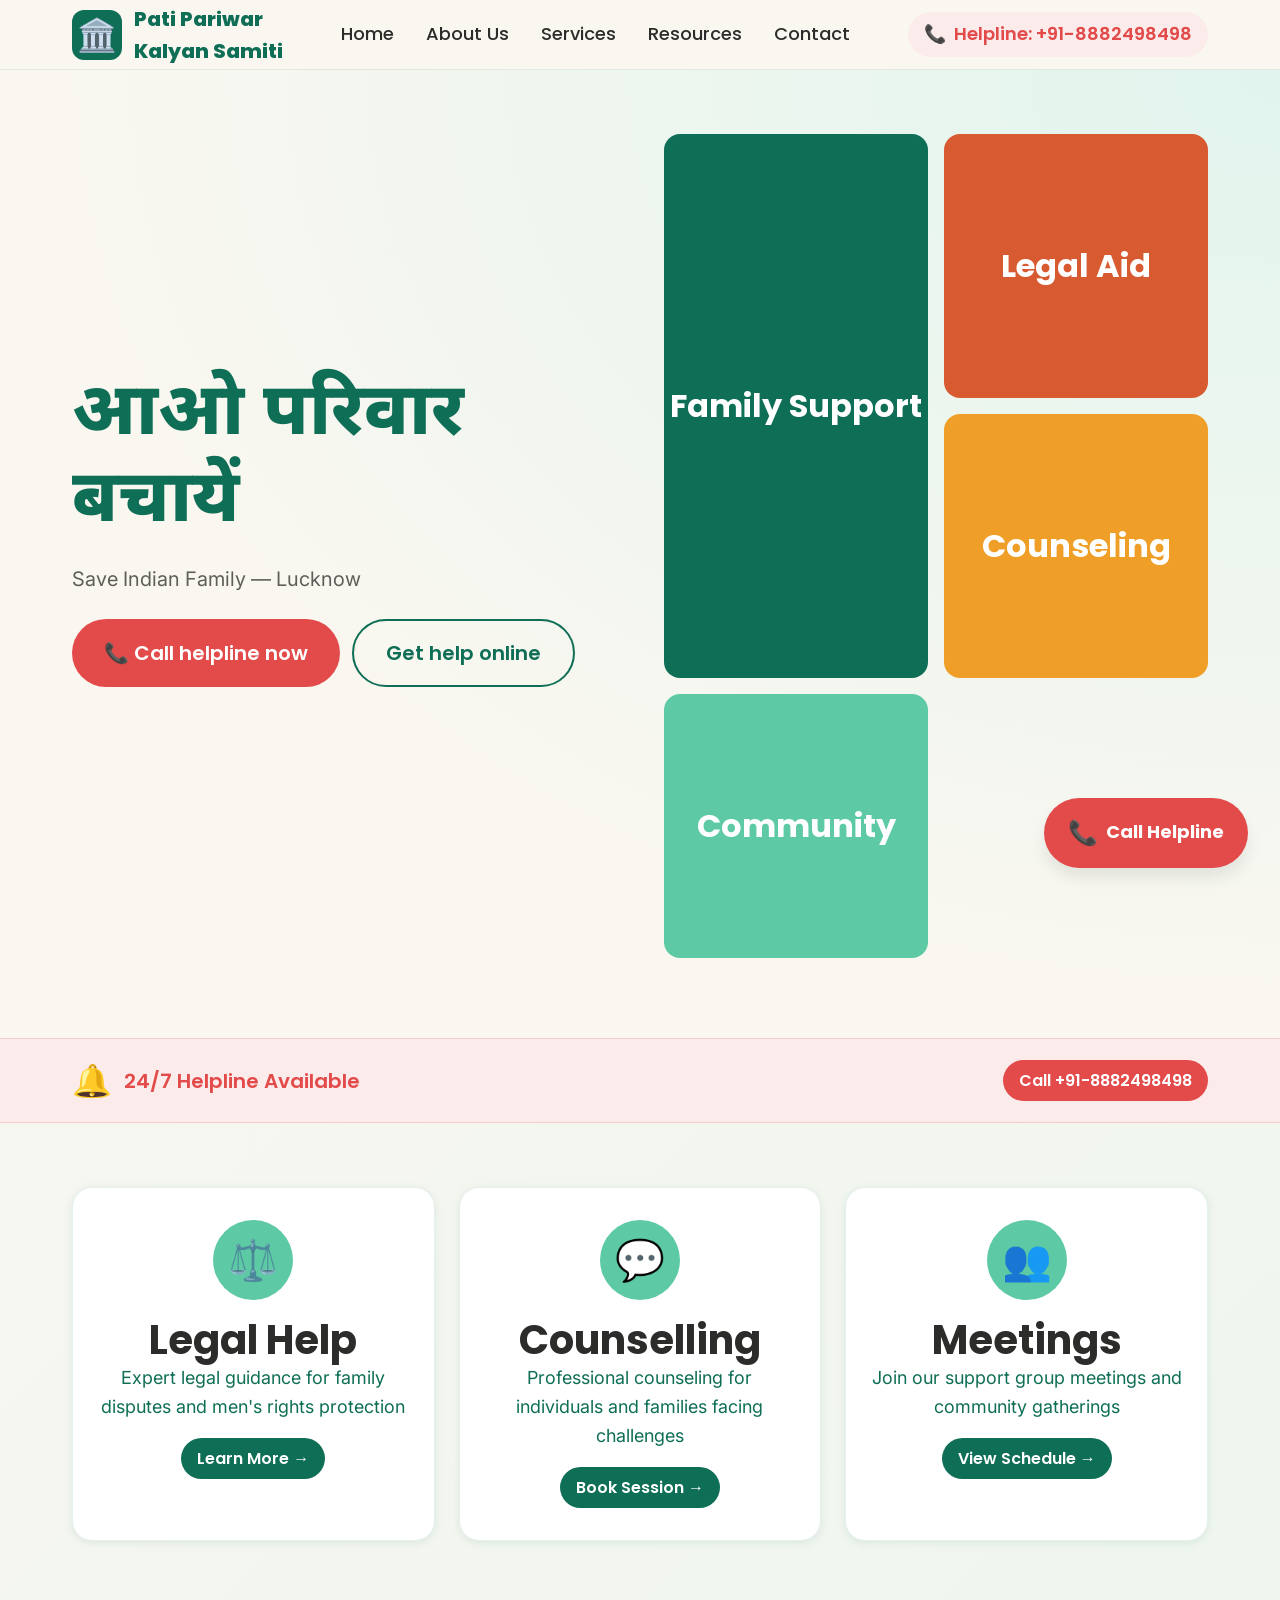
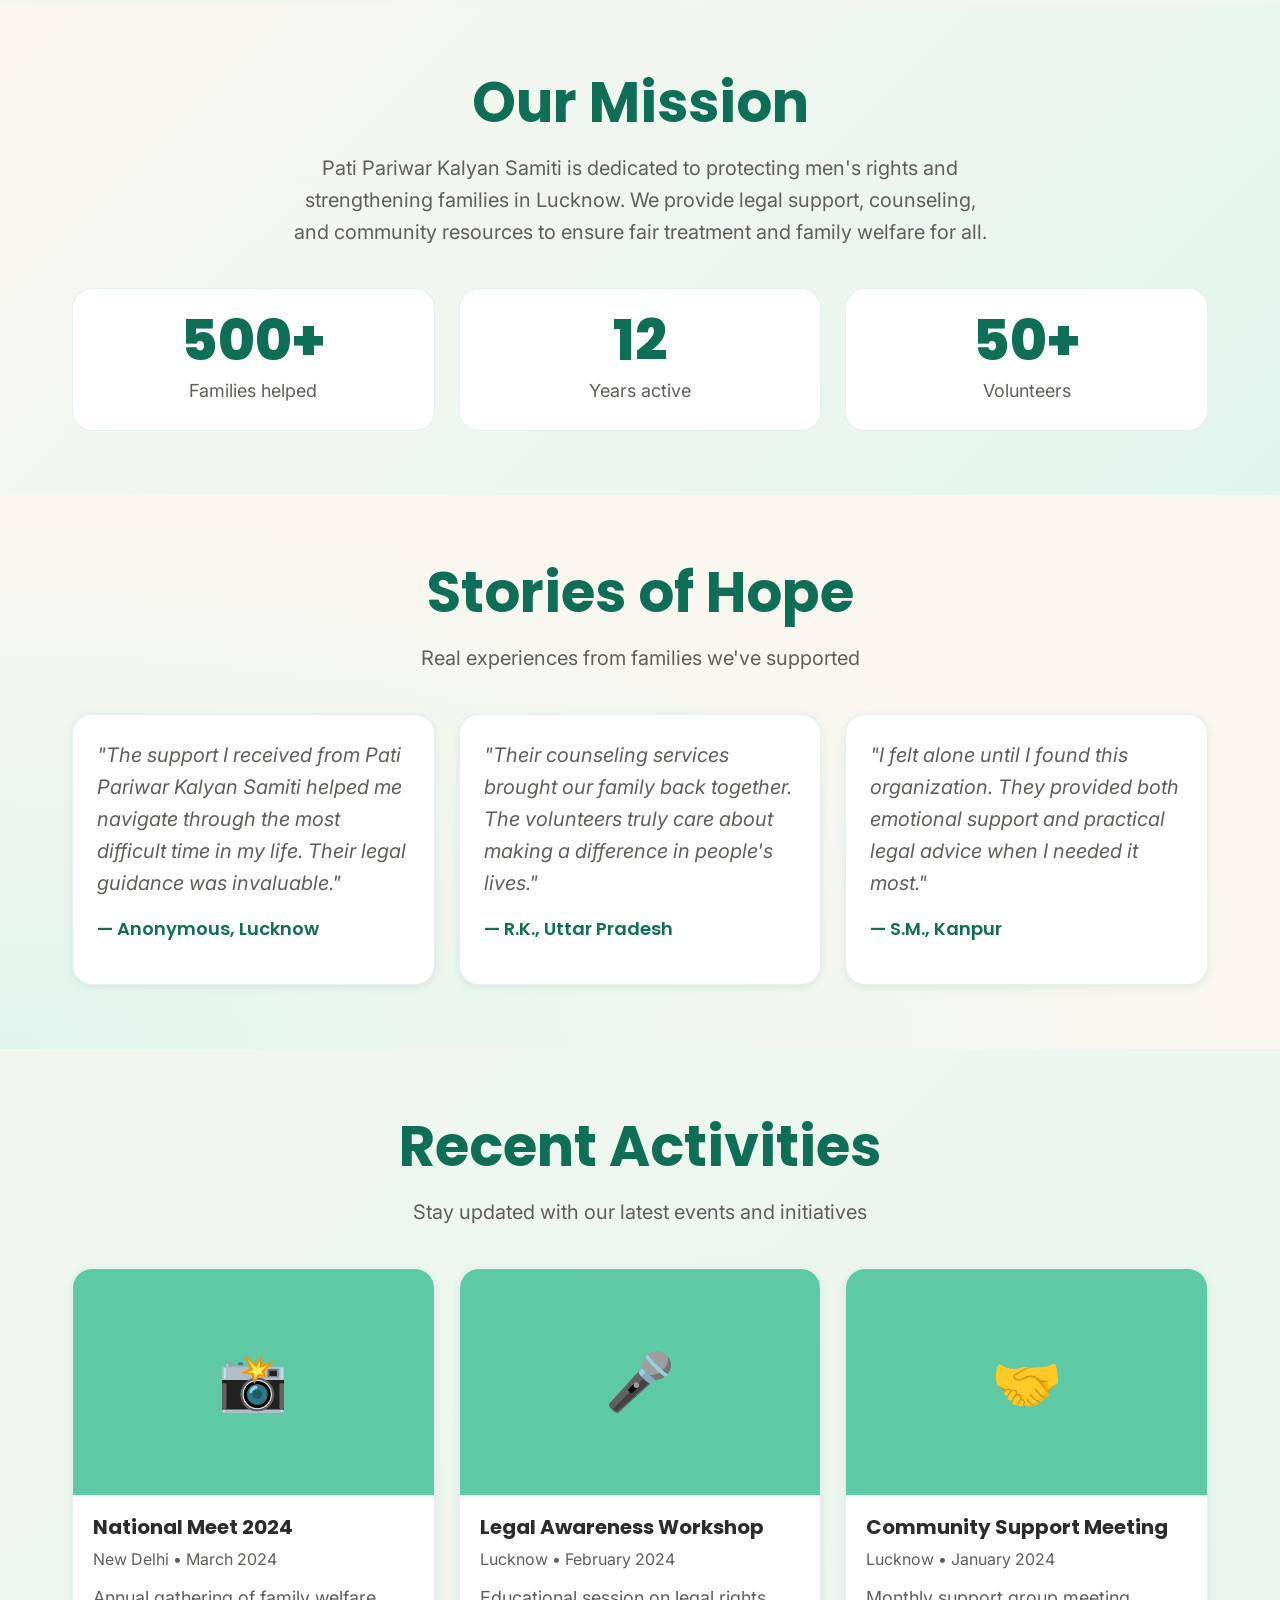
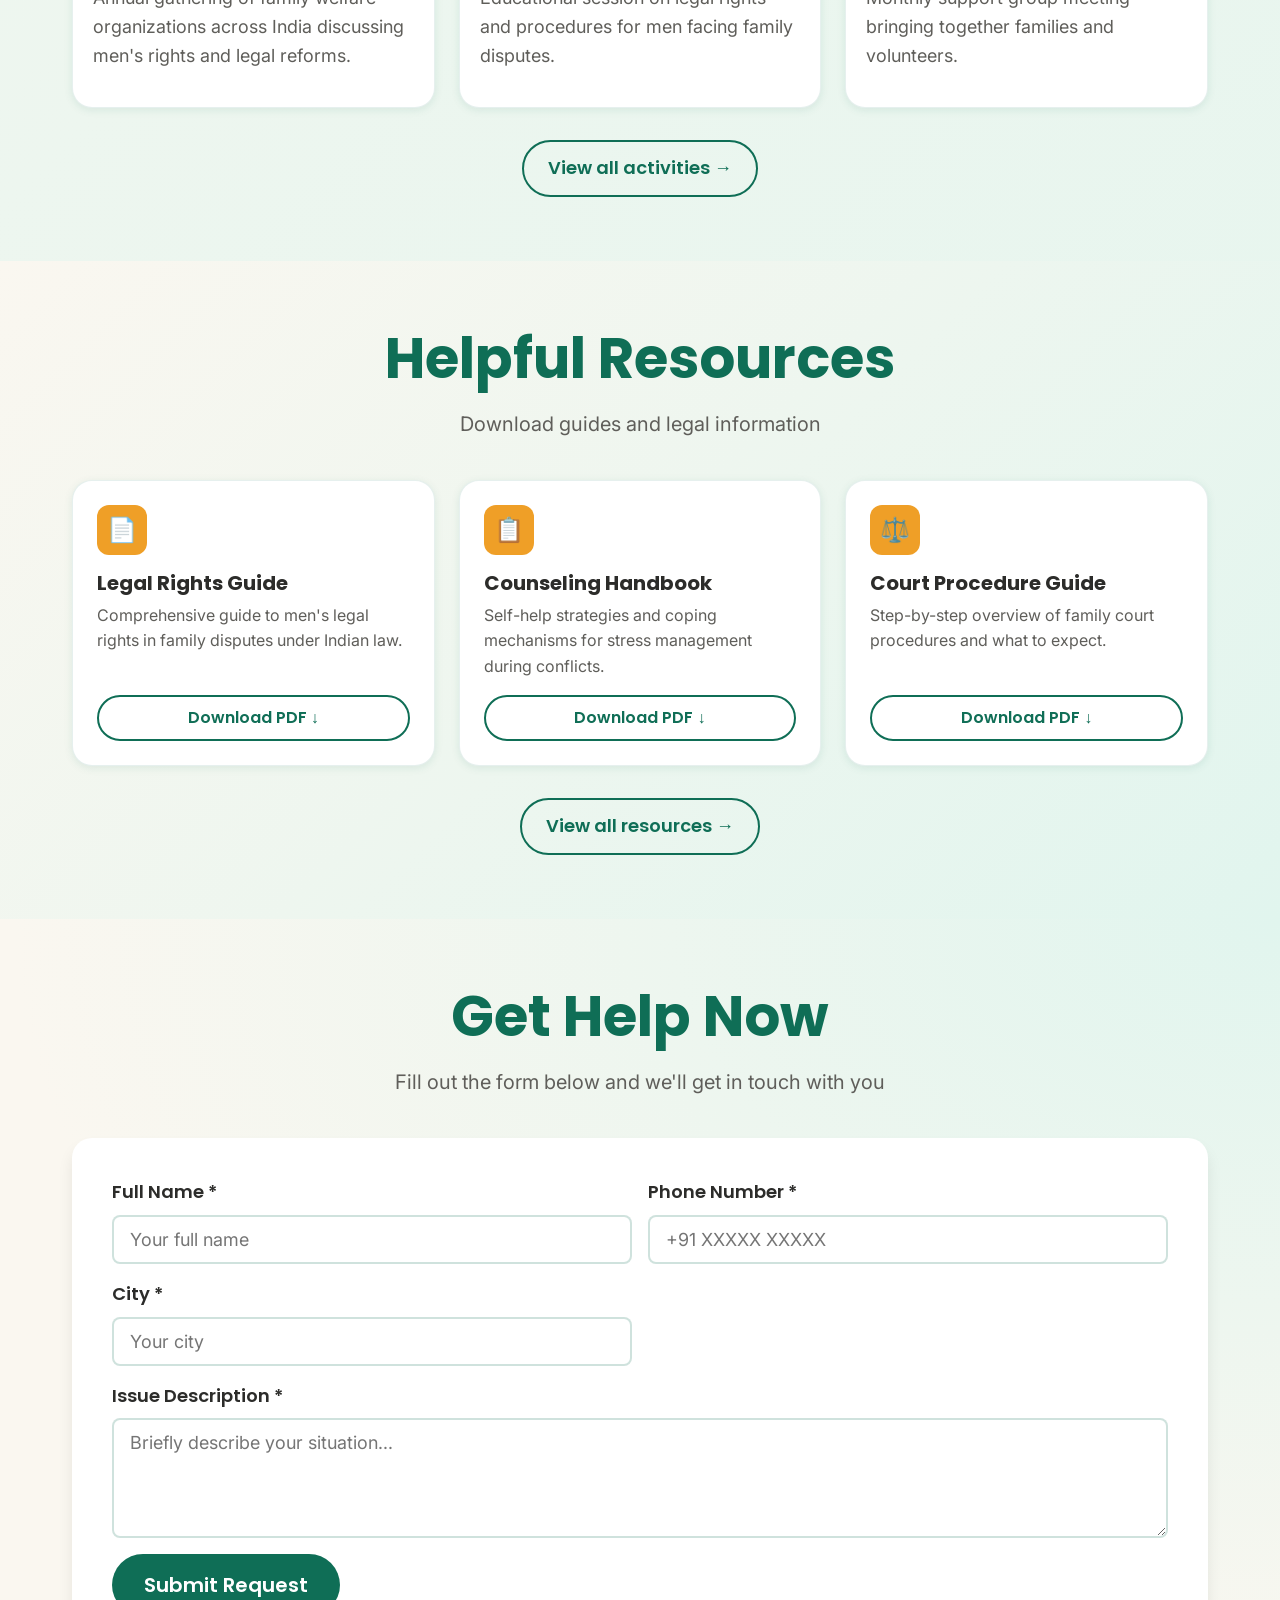
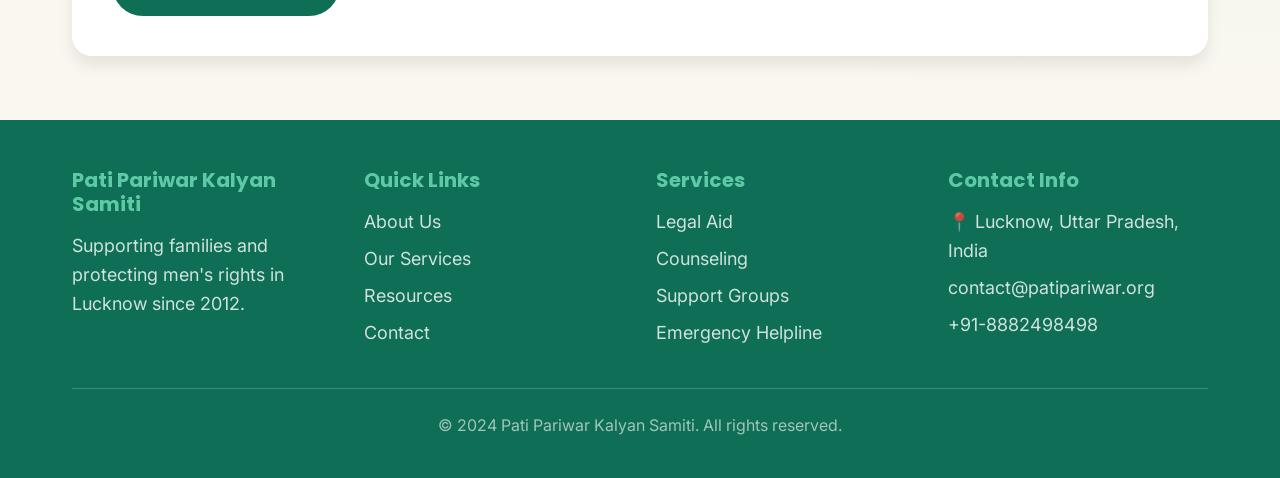
==== pati-pariwar-kalyan-samiti/index.html @ 97df4955 "### Build Pati Pariwar Kalyan Samiti Homepage with Design System Integration **Title:** Complete hom" ====
<!DOCTYPE html>
<html lang="en">
<head>
  <meta charset="UTF-8">
  <meta name="viewport" content="width=device-width, initial-scale=1.0">
  <meta name="description" content="Pati Pariwar Kalyan Samiti - Men's Rights and Family Welfare Support Organization in Lucknow, India. Helpline: 8882498498">
  <title>Pati Pariwar Kalyan Samiti | Save Indian Family — Lucknow</title>
  <link rel="preconnect" href="https://fonts.googleapis.com">
  <link rel="preconnect" href="https://fonts.gstatic.com" crossorigin>
  <link href="https://fonts.googleapis.com/css2?family=Inter:wght@400;500;600&family=Noto+Sans+Devanagari:wght@400;500;600;700&family=Poppins:wght@400;500;600;700;800&family=Sora:wght@400;500;600;700;800&family=Work+Sans:wght@400;500;600&display=swap" rel="stylesheet">
  <link rel="stylesheet" href="css/style.css">
  <style>
    .hero{padding:var(--space-12) 0;position:relative;overflow:hidden}
    @media(min-width:768px){.hero{padding:var(--space-16) 0 var(--space-20)}}
    .hero-grid{display:grid;grid-template-columns:1fr;gap:var(--space-8);align-items:center}
    @media(min-width:1024px){.hero-grid{grid-template-columns:1fr 1fr;gap:var(--space-12)}}
    .hero-content{order:1}
    .hero-tagline{font-family:var(--font-devanagari),var(--font-heading);font-size:var(--text-hero);font-weight:var(--weight-extrabold);color:var(--color-primary);line-height:var(--leading-tight);margin-bottom:var(--space-4)}
    .hero-subheading{font-size:var(--text-lg);color:var(--color-text-secondary);margin-bottom:var(--space-6)}
    .hero-buttons{display:flex;flex-direction:column;gap:var(--space-3);margin-bottom:var(--space-8)}
    @media(min-width:480px){.hero-buttons{flex-direction:row;flex-wrap:wrap}}
    .hero-image-grid{order:2;display:grid;grid-template-columns:repeat(2,1fr);gap:var(--space-3);width:100%}
    @media(min-width:768px){.hero-image-grid{gap:var(--space-4)}}
    .hero-image-block{aspect-ratio:1/1;border-radius:var(--radius-lg);display:flex;align-items:center;justify-content:center;font-family:var(--font-heading);font-weight:var(--weight-bold);color:white;font-size:var(--text-2xl);overflow:hidden;position:relative}
    .hero-image-block.placeholder{background:var(--color-primary)}
    .hero-image-block.placeholder-secondary{background:var(--color-secondary)}
    .hero-image-block.placeholder-accent{background:var(--color-accent)}
    .hero-image-block.placeholder-light{background:var(--color-primary-light)}
    .hero-image-block:nth-child(1){grid-row:span 2;aspect-ratio:auto}
    .helpline-bar{background:var(--color-urgent-bg);border-top:1px solid rgba(226,75,74,0.2);border-bottom:1px solid rgba(226,75,74,0.2);padding:var(--space-4) 0}
    .helpline-bar-inner{display:flex;flex-direction:column;align-items:center;gap:var(--space-3);text-align:center}
    @media(min-width:768px){.helpline-bar-inner{flex-direction:row;justify-content:space-between;text-align:left}}
    .helpline-bar-text{display:flex;align-items:center;gap:var(--space-3);font-family:var(--font-heading);font-weight:var(--weight-semibold);color:var(--color-urgent);font-size:var(--text-lg)}
    .helpline-bar-icon{font-size:var(--text-2xl);animation:ring 1s ease infinite}
    @keyframes ring{0%,100%{transform:rotate(0deg)}25%{transform:rotate(15deg)}75%{transform:rotate(-15deg)}}
    .quick-links-grid{display:grid;grid-template-columns:1fr;gap:var(--space-6)}
    @media(min-width:768px){.quick-links-grid{grid-template-columns:repeat(3,1fr)}}
    .quick-link-card{text-align:center;padding:var(--space-8) var(--space-6)}
    .quick-link-icon{width:80px;height:80px;margin:0 auto var(--space-4);background:var(--color-primary-light);border-radius:50%;display:flex;align-items:center;justify-content:center;font-size:var(--text-3xl)}
    .stats-grid{display:grid;grid-template-columns:1fr;gap:var(--space-6);margin-top:var(--space-8)}
    @media(min-width:768px){.stats-grid{grid-template-columns:repeat(3,1fr)}}
    .stat-card{text-align:center;padding:var(--space-6);background:white;border-radius:var(--radius-xl);border:1px solid rgba(15,110,86,0.1)}
    .stat-number{font-family:var(--font-heading);font-size:var(--text-4xl);font-weight:var(--weight-extrabold);color:var(--color-primary);line-height:1;margin-bottom:var(--space-2)}
    .stat-label{color:var(--color-text-secondary);font-size:var(--text-base)}
    .testimonials-grid{display:grid;grid-template-columns:1fr;gap:var(--space-6)}
    @media(min-width:768px){.testimonials-grid{grid-template-columns:repeat(3,1fr)}}
    .testimonial-quote{font-size:var(--text-lg);font-style:italic;color:var(--color-text-secondary);line-height:var(--leading-relaxed)}
    .testimonial-author{margin-top:var(--space-4);font-family:var(--font-heading);font-weight:var(--weight-semibold);color:var(--color-primary)}
    .activities-grid{display:grid;grid-template-columns:1fr;gap:var(--space-6)}
    @media(min-width:768px){.activities-grid{grid-template-columns:repeat(3,1fr)}}
    .activity-card{padding:0;overflow:hidden}
    .activity-image{width:100%;aspect-ratio:16/10;background:var(--color-primary-light);display:flex;align-items:center;justify-content:center;font-size:var(--text-4xl);color:white}
    .activity-content{padding:var(--space-5)}
    .activity-title{font-size:var(--text-lg);margin-bottom:var(--space-2)}
    .activity-meta{font-size:var(--text-sm);color:var(--color-text-secondary);margin-bottom:var(--space-3)}
    .resources-grid{display:grid;grid-template-columns:1fr;gap:var(--space-6)}
    @media(min-width:768px){.resources-grid{grid-template-columns:repeat(3,1fr)}}
    .resource-card{display:flex;flex-direction:column}
    .resource-icon{width:50px;height:50px;background:var(--color-accent);border-radius:var(--radius-md);display:flex;align-items:center;justify-content:center;font-size:var(--text-xl);margin-bottom:var(--space-4)}
    .resource-title{font-size:var(--text-lg);margin-bottom:var(--space-2)}
    .resource-desc{color:var(--color-text-secondary);font-size:var(--text-sm);margin-bottom:var(--space-4);flex-grow:1}
    .contact-form-section{background:white;border-radius:var(--radius-xl);padding:var(--space-8);box-shadow:var(--shadow-lg)}
    @media(min-width:768px){.contact-form-section{padding:var(--space-10)}}
    .form-grid{display:grid;grid-template-columns:1fr;gap:var(--space-4)}
    @media(min-width:768px){.form-grid{grid-template-columns:repeat(2,1fr)}}
    .form-group{display:flex;flex-direction:column}
    .form-group.full-width{grid-column:1/-1}
    .form-label{font-family:var(--font-heading);font-weight:var(--weight-semibold);margin-bottom:var(--space-2);color:var(--color-text-primary)}
    .form-input,.form-textarea{padding:var(--space-3) var(--space-4);border:2px solid rgba(15,110,86,0.2);border-radius:var(--radius-sm);font-family:var(--font-body);font-size:var(--text-base);transition:border-color var(--transition-fast);background:white}
    .form-input:focus,.form-textarea:focus{outline:none;border-color:var(--color-primary)}
    .form-input.error,.form-textarea.error{border-color:var(--color-urgent)}
    .form-error{font-size:var(--text-sm);color:var(--color-urgent);margin-top:var(--space-1);display:none}
    .form-input.error+.form-error,.form-textarea.error+.form-error{display:block}
    .form-textarea{min-height:120px;resize:vertical}
    .form-submit{margin-top:var(--space-4);width:100%;justify-content:center}
    @media(min-width:768px){.form-submit{width:auto;align-self:start}}
    .section-header{text-align:center;max-width:700px;margin:0 auto var(--space-10)}
    .section-title{color:var(--color-primary);margin-bottom:var(--space-4)}
    .section-subtitle{font-size:var(--text-lg);color:var(--color-text-secondary)}
    .view-all-link{display:inline-flex;align-items:center;gap:var(--space-2);font-family:var(--font-heading);font-weight:var(--weight-semibold);color:var(--color-primary);margin-top:var(--space-8);padding:var(--space-3) var(--space-6);border:2px solid var(--color-primary);border-radius:var(--radius-pill);transition:all var(--transition-normal)}
    .view-all-link:hover{background:var(--color-primary);color:white}
  </style>
</head>
<body class="gradient-diagonal">
  <header class="header">
    <div class="container">
      <div class="header-inner">
        <a href="#" class="logo"><div class="logo-icon">🏛️</div><span>Pati Pariwar<br>Kalyan Samiti</span></a>
        <nav class="nav">
          <a href="#" class="nav-link">Home</a>
          <a href="#" class="nav-link">About Us</a>
          <a href="#" class="nav-link">Services</a>
          <a href="#" class="nav-link">Resources</a>
          <a href="#get-help" class="nav-link">Contact</a>
        </nav>
        <div class="header-actions">
          <a href="tel:+918882498498" class="helpline-desktop"><span>📞</span><span>Helpline: +91-8882498498</span></a>
          <button class="hamburger" aria-label="Toggle menu"><span></span><span></span><span></span></button>
        </div>
      </div>
    </div>
  </header>
  <nav class="mobile-nav">
    <ul>
      <li><a href="#" class="mobile-nav-link">Home</a></li>
      <li><a href="#" class="mobile-nav-link">About Us</a></li>
      <li><a href="#" class="mobile-nav-link">Services</a></li>
      <li><a href="#" class="mobile-nav-link">Resources</a></li>
      <li><a href="#get-help" class="mobile-nav-link">Contact</a></li>
      <li style="margin-top:var(--space-6);"><a href="tel:+918882498498" class="btn btn-urgent" style="width:100%;justify-content:center;">📞 Call Helpline</a></li>
    </ul>
  </nav>
  <a href="tel:+918882498498" class="floating-helpline"><span class="floating-helpline-icon">📞</span><span>Call Helpline</span></a>

  <main>
    <section class="hero gradient-radial">
      <div class="container">
        <div class="hero-grid">
          <div class="hero-content">
            <h1 class="hero-tagline hindi">आओ परिवार बचायें</h1>
            <p class="hero-subheading">Save Indian Family — Lucknow</p>
            <div class="hero-buttons">
              <a href="tel:+918882498498" class="btn btn-urgent btn-lg">📞 Call helpline now</a>
              <a href="#get-help" class="btn btn-outline btn-lg">Get help online</a>
            </div>
          </div>
          <div class="hero-image-grid">
            <div class="hero-image-block placeholder"><span>Family Support</span></div>
            <div class="hero-image-block placeholder-secondary"><span>Legal Aid</span></div>
            <div class="hero-image-block placeholder-accent"><span>Counseling</span></div>
            <div class="hero-image-block placeholder-light"><span>Community</span></div>
          </div>
        </div>
      </div>
    </section>

    <div class="helpline-bar">
      <div class="container">
        <div class="helpline-bar-inner">
          <div class="helpline-bar-text"><span class="helpline-bar-icon">🔔</span><span>24/7 Helpline Available</span></div>
          <a href="tel:+918882498498" class="btn btn-urgent btn-sm">Call +91-8882498498</a>
        </div>
      </div>
    </div>

    <section class="section">
      <div class="container">
        <div class="quick-links-grid">
          <a href="#" class="card quick-link-card">
            <div class="quick-link-icon">⚖️</div>
            <h3>Legal Help</h3>
            <p>Expert legal guidance for family disputes and men's rights protection</p>
            <span class="btn btn-primary btn-sm">Learn More →</span>
          </a>
          <a href="#" class="card quick-link-card">
            <div class="quick-link-icon">💬</div>
            <h3>Counselling</h3>
            <p>Professional counseling for individuals and families facing challenges</p>
            <span class="btn btn-primary btn-sm">Book Session →</span>
          </a>
          <a href="#" class="card quick-link-card">
            <div class="quick-link-icon">👥</div>
            <h3>Meetings</h3>
            <p>Join our support group meetings and community gatherings</p>
            <span class="btn btn-primary btn-sm">View Schedule →</span>
          </a>
        </div>
      </div>
    </section>

    <section class="section gradient-diagonal">
      <div class="container">
        <div class="section-header">
          <h2 class="section-title">Our Mission</h2>
          <p class="section-subtitle">Pati Pariwar Kalyan Samiti is dedicated to protecting men's rights and strengthening families in Lucknow. We provide legal support, counseling, and community resources to ensure fair treatment and family welfare for all.</p>
        </div>
        <!-- Stats Cards - PLACEHOLDER DATA (client to supply real numbers) -->
        <div class="stats-grid">
          <div class="stat-card"><!-- TODO: Replace with actual statistics from client --><div class="stat-number">500+</div><div class="stat-label">Families helped</div></div>
          <div class="stat-card"><!-- TODO: Replace with actual statistics from client --><div class="stat-number">12</div><div class="stat-label">Years active</div></div>
          <div class="stat-card"><!-- TODO: Replace with actual statistics from client --><div class="stat-number">50+</div><div class="stat-label">Volunteers</div></div>
        </div>
      </div>
    </section>

    <section class="section gradient-radial-alt">
      <div class="container">
        <div class="section-header">
          <h2 class="section-title">Stories of Hope</h2>
          <p class="section-subtitle">Real experiences from families we've supported</p>
        </div>
        <div class="testimonials-grid">
          <!-- Testimonial cards - PLACEHOLDER CONTENT (client to supply real testimonials) -->
          <div class="card testimonial-card"><p class="testimonial-quote">"The support I received from Pati Pariwar Kalyan Samiti helped me navigate through the most difficult time in my life. Their legal guidance was invaluable."</p><p class="testimonial-author">— Anonymous, Lucknow</p></div>
          <div class="card testimonial-card"><p class="testimonial-quote">"Their counseling services brought our family back together. The volunteers truly care about making a difference in people's lives."</p><p class="testimonial-author">— R.K., Uttar Pradesh</p></div>
          <div class="card testimonial-card"><p class="testimonial-quote">"I felt alone until I found this organization. They provided both emotional support and practical legal advice when I needed it most."</p><p class="testimonial-author">— S.M., Kanpur</p></div>
        </div>
      </div>
    </section>

    <section class="section">
      <div class="container">
        <div class="section-header">
          <h2 class="section-title">Recent Activities</h2>
          <p class="section-subtitle">Stay updated with our latest events and initiatives</p>
        </div>
        <div class="activities-grid">
          <div class="card activity-card">
            <div class="activity-image">📸</div>
            <div class="activity-content">
              <h3 class="activity-title">National Meet 2024</h3>
              <p class="activity-meta">New Delhi • March 2024</p>
              <p class="text-secondary">Annual gathering of family welfare organizations across India discussing men's rights and legal reforms.</p>
            </div>
          </div>
          <div class="card activity-card">
            <div class="activity-image">🎤</div>
            <div class="activity-content">
              <h3 class="activity-title">Legal Awareness Workshop</h3>
              <p class="activity-meta">Lucknow • February 2024</p>
              <p class="text-secondary">Educational session on legal rights and procedures for men facing family disputes.</p>
            </div>
          </div>
          <div class="card activity-card">
            <div class="activity-image">🤝</div>
            <div class="activity-content">
              <h3 class="activity-title">Community Support Meeting</h3>
              <p class="activity-meta">Lucknow • January 2024</p>
              <p class="text-secondary">Monthly support group meeting bringing together families and volunteers.</p>
            </div>
          </div>
        </div>
        <div class="text-center"><a href="#" class="view-all-link">View all activities →</a></div>
      </div>
    </section>

    <section class="section gradient-diagonal">
      <div class="container">
        <div class="section-header">
          <h2 class="section-title">Helpful Resources</h2>
          <p class="section-subtitle">Download guides and legal information</p>
        </div>
        <div class="resources-grid">
          <a href="#" class="card resource-card">
            <div class="resource-icon">📄</div>
            <h3 class="resource-title">Legal Rights Guide</h3>
            <p class="resource-desc">Comprehensive guide to men's legal rights in family disputes under Indian law.</p>
            <span class="btn btn-outline btn-sm">Download PDF ↓</span>
          </a>
          <a href="#" class="card resource-card">
            <div class="resource-icon">📋</div>
            <h3 class="resource-title">Counseling Handbook</h3>
            <p class="resource-desc">Self-help strategies and coping mechanisms for stress management during conflicts.</p>
            <span class="btn btn-outline btn-sm">Download PDF ↓</span>
          </a>
          <a href="#" class="card resource-card">
            <div class="resource-icon">⚖️</div>
            <h3 class="resource-title">Court Procedure Guide</h3>
            <p class="resource-desc">Step-by-step overview of family court procedures and what to expect.</p>
            <span class="btn btn-outline btn-sm">Download PDF ↓</span>
          </a>
        </div>
        <div class="text-center"><a href="#" class="view-all-link">View all resources →</a></div>
      </div>
    </section>

    <section id="get-help" class="section gradient-radial">
      <div class="container">
        <div class="section-header">
          <h2 class="section-title">Get Help Now</h2>
          <p class="section-subtitle">Fill out the form below and we'll get in touch with you</p>
        </div>
        <div class="contact-form-section">
          <form id="helpForm" novalidate>
            <div class="form-grid">
              <div class="form-group"><label for="name" class="form-label">Full Name *</label><input type="text" id="name" name="name" class="form-input" required placeholder="Your full name"><span class="form-error">Please enter your name</span></div>
              <div class="form-group"><label for="phone" class="form-label">Phone Number *</label><input type="tel" id="phone" name="phone" class="form-input" required placeholder="+91 XXXXX XXXXX" pattern="[0-9+\-\s()]{10,15}"><span class="form-error">Please enter a valid phone number (10+ digits)</span></div>
              <div class="form-group"><label for="city" class="form-label">City *</label><input type="text" id="city" name="city" class="form-input" required placeholder="Your city"><span class="form-error">Please enter your city</span></div>
              <div class="form-group full-width"><label for="issue" class="form-label">Issue Description *</label><textarea id="issue" name="issue" class="form-textarea" required placeholder="Briefly describe your situation..."></textarea><span class="form-error">Please describe your issue</span></div>
            </div>
            <button type="submit" class="btn btn-primary btn-lg form-submit">Submit Request</button>
          </form>
        </div>
      </div>
    </section>
  </main>

  <footer class="footer">
    <div class="container">
      <div class="footer-grid">
        <div class="footer-section"><h4>Pati Pariwar Kalyan Samiti</h4><p>Supporting families and protecting men's rights in Lucknow since 2012.</p></div>
        <div class="footer-section"><h4>Quick Links</h4><p><a href="#">About Us</a></p><p><a href="#">Our Services</a></p><p><a href="#">Resources</a></p><p><a href="#get-help">Contact</a></p></div>
        <div class="footer-section"><h4>Services</h4><p><a href="#">Legal Aid</a></p><p><a href="#">Counseling</a></p><p><a href="#">Support Groups</a></p><p><a href="#">Emergency Helpline</a></p></div>
        <div class="footer-section"><h4>Contact Info</h4><p>📍 Lucknow, Uttar Pradesh, India</p><p><a href="mailto:contact@patipariwar.org">contact@patipariwar.org</a></p><p><a href="tel:+918882498498">+91-8882498498</a></p></div>
      </div>
      <div class="footer-bottom"><p>&copy; 2024 Pati Pariwar Kalyan Samiti. All rights reserved.</p></div>
    </div>
  </footer>

  <script src="js/main.js"></script>
  <script>
    document.addEventListener('DOMContentLoaded', function() {
      const form = document.getElementById('helpForm');
      if (form) {
        form.addEventListener('submit', function(e) {
          e.preventDefault();
          let isValid = true;
          const inputs = form.querySelectorAll('.form-input, .form-textarea');
          inputs.forEach(input => {
            const value = input.value.trim();
            input.classList.remove('error');
            if (!value && input.hasAttribute('required')) {
              input.classList.add('error');
              isValid = false;
              return;
            }
            if (input.id === 'phone' && value) {
              const phoneRegex = /^[0-9+\-\s()]{10,15}$/;
              if (!phoneRegex.test(value)) {
                input.classList.add('error');
                isValid = false;
              }
            }
          });
          if (isValid) {
            alert('Thank you for contacting us. We will get in touch with you soon.');
            form.reset();
          } else {
            const firstError = form.querySelector('.error');
            if (firstError) firstError.scrollIntoView({ behavior: 'smooth', block: 'center' });
          }
        });
        form.querySelectorAll('.form-input, .form-textarea').forEach(input => {
          input.addEventListener('input', function() { this.classList.remove('error'); });
        });
      }
    });
  </script>
</body>
</html>
---- pati-pariwar-kalyan-samiti/css/style.css ----
/* ============================================
   PATI PARIWAR KALYAN SAMITI - DESIGN SYSTEM
   Mobile-First Responsive CSS
   ============================================ */

/* --- CSS Custom Properties (Design Tokens) --- */
:root {
  /* Colors */
  --color-primary: #0F6E56;
  --color-primary-light: #5DCAA5;
  --color-secondary: #D85A30;
  --color-accent: #EF9F27;
  
  --color-bg-cream: #FAF7F0;
  --color-bg-mint: #E1F5EE;
  
  --color-text-primary: #2C2C2A;
  --color-text-secondary: #5F5E5A;
  
  --color-urgent: #E24B4A;
  --color-urgent-bg: #FCEBEB;
  
  /* Typography */
  --font-heading: 'Poppins', 'Sora', sans-serif;
  --font-body: 'Inter', 'Work Sans', sans-serif;
  --font-devanagari: 'Noto Sans Devanagari', sans-serif;
  
  /* Font Sizes - Fluid Scale */
  --text-xs: clamp(0.75rem, 0.7rem + 0.25vw, 0.875rem);
  --text-sm: clamp(0.875rem, 0.8rem + 0.375vw, 1rem);
  --text-base: clamp(1rem, 0.95rem + 0.25vw, 1.125rem);
  --text-lg: clamp(1.125rem, 1rem + 0.625vw, 1.25rem);
  --text-xl: clamp(1.25rem, 1.1rem + 0.75vw, 1.5rem);
  --text-2xl: clamp(1.5rem, 1.25rem + 1.25vw, 2rem);
  --text-3xl: clamp(1.75rem, 1.4rem + 1.75vw, 2.5rem);
  --text-4xl: clamp(2rem, 1.5rem + 2.5vw, 3.5rem);
  --text-hero: clamp(2.5rem, 1.75rem + 3.5vw, 5rem);
  
  /* Font Weights */
  --weight-normal: 400;
  --weight-medium: 500;
  --weight-semibold: 600;
  --weight-bold: 700;
  --weight-extrabold: 800;
  
  /* Line Heights */
  --leading-tight: 1.2;
  --leading-normal: 1.5;
  --leading-relaxed: 1.6;
  
  /* Spacing Scale */
  --space-1: 0.25rem;
  --space-2: 0.5rem;
  --space-3: 0.75rem;
  --space-4: 1rem;
  --space-5: 1.25rem;
  --space-6: 1.5rem;
  --space-8: 2rem;
  --space-10: 2.5rem;
  --space-12: 3rem;
  --space-16: 4rem;
  --space-20: 5rem;
  
  /* Border Radius */
  --radius-sm: 8px;
  --radius-md: 12px;
  --radius-lg: 16px;
  --radius-xl: 20px;
  --radius-pill: 9999px;
  
  /* Shadows */
  --shadow-sm: 0 1px 2px rgba(0, 0, 0, 0.05);
  --shadow-md: 0 4px 6px rgba(0, 0, 0, 0.07);
  --shadow-lg: 0 10px 15px rgba(0, 0, 0, 0.08);
  --shadow-soft: 0 2px 8px rgba(15, 110, 86, 0.1);
  
  /* Transitions */
  --transition-fast: 150ms ease;
  --transition-normal: 250ms ease;
  --transition-slow: 350ms ease;
  
  /* Header Height */
  --header-height: 70px;
  --header-height-mobile: 60px;
}

/* --- Reset & Base Styles --- */
*,
*::before,
*::after {
  box-sizing: border-box;
  margin: 0;
  padding: 0;
}

html {
  font-size: 16px;
  scroll-behavior: smooth;
  -webkit-text-size-adjust: 100%;
}

body {
  font-family: var(--font-body);
  font-size: var(--text-base);
  font-weight: var(--weight-normal);
  line-height: var(--leading-relaxed);
  color: var(--color-text-primary);
  background-color: var(--color-bg-cream);
  min-height: 100vh;
  overflow-x: hidden;
}

/* Hindi Text Support */
.hindi,
[lang="hi"] {
  font-family: var(--font-devanagari), var(--font-body);
}

/* Headings */
h1, h2, h3, h4, h5, h6 {
  font-family: var(--font-heading);
  font-weight: var(--weight-bold);
  line-height: var(--leading-tight);
  color: var(--color-text-primary);
}

h1 { font-size: var(--text-hero); }
h2 { font-size: var(--text-4xl); }
h3 { font-size: var(--text-3xl); }
h4 { font-size: var(--text-2xl); }
h5 { font-size: var(--text-xl); }
h6 { font-size: var(--text-lg); }

p {
  margin-bottom: var(--space-4);
}

a {
  color: var(--color-primary);
  text-decoration: none;
  transition: color var(--transition-fast);
}

a:hover {
  color: var(--color-secondary);
}

img {
  max-width: 100%;
  height: auto;
  display: block;
}

ul, ol {
  list-style: none;
}

button {
  font-family: inherit;
  cursor: pointer;
  border: none;
  background: none;
}

/* --- Utility Classes --- */
.container {
  width: 100%;
  max-width: 1200px;
  margin: 0 auto;
  padding: 0 var(--space-4);
}

@media (min-width: 768px) {
  .container {
    padding: 0 var(--space-6);
  }
}

@media (min-width: 1024px) {
  .container {
    padding: 0 var(--space-8);
  }
}

.text-center { text-align: center; }
.text-primary { color: var(--color-primary); }
.text-secondary { color: var(--color-text-secondary); }
.text-urgent { color: var(--color-urgent); }

.bg-cream { background-color: var(--color-bg-cream); }
.bg-mint { background-color: var(--color-bg-mint); }
.bg-urgent { background-color: var(--color-urgent-bg); }

/* Gradient Backgrounds */
.gradient-diagonal {
  background: linear-gradient(135deg, var(--color-bg-cream) 0%, var(--color-bg-mint) 100%);
}

.gradient-radial {
  background: radial-gradient(ellipse at top right, var(--color-bg-mint) 0%, var(--color-bg-cream) 70%);
}

.gradient-radial-alt {
  background: radial-gradient(ellipse at bottom left, var(--color-bg-mint) 0%, var(--color-bg-cream) 70%);
}

/* Section Spacing */
.section {
  padding: var(--space-12) 0;
}

@media (min-width: 768px) {
  .section {
    padding: var(--space-16) 0;
  }
}

/* --- Components --- */

/* BUTTONS */
.btn {
  display: inline-flex;
  align-items: center;
  justify-content: center;
  gap: var(--space-2);
  padding: var(--space-3) var(--space-6);
  font-family: var(--font-heading);
  font-size: var(--text-base);
  font-weight: var(--weight-semibold);
  border-radius: var(--radius-pill);
  transition: all var(--transition-normal);
  white-space: nowrap;
}

.btn-primary {
  background-color: var(--color-primary);
  color: white;
}

.btn-primary:hover {
  background-color: #0a5a46;
  transform: translateY(-2px);
  box-shadow: var(--shadow-md);
}

.btn-secondary {
  background-color: var(--color-secondary);
  color: white;
}

.btn-secondary:hover {
  background-color: #c04a25;
  transform: translateY(-2px);
  box-shadow: var(--shadow-md);
}

.btn-accent {
  background-color: var(--color-accent);
  color: white;
}

.btn-accent:hover {
  background-color: #d98b1a;
  transform: translateY(-2px);
  box-shadow: var(--shadow-md);
}

.btn-outline {
  background-color: transparent;
  border: 2px solid var(--color-primary);
  color: var(--color-primary);
}

.btn-outline:hover {
  background-color: var(--color-primary);
  color: white;
}

.btn-urgent {
  background-color: var(--color-urgent);
  color: white;
  animation: pulse-urgent 2s infinite;
}

.btn-urgent:hover {
  background-color: #c93d3c;
  transform: translateY(-2px);
}

@keyframes pulse-urgent {
  0%, 100% {
    box-shadow: 0 0 0 0 rgba(226, 75, 74, 0.4);
  }
  50% {
    box-shadow: 0 0 0 10px rgba(226, 75, 74, 0);
  }
}

.btn-sm {
  padding: var(--space-2) var(--space-4);
  font-size: var(--text-sm);
}

.btn-lg {
  padding: var(--space-4) var(--space-8);
  font-size: var(--text-lg);
}

/* CARDS */
.card {
  background: white;
  border-radius: var(--radius-xl);
  padding: var(--space-6);
  border: 1px solid rgba(15, 110, 86, 0.1);
  box-shadow: var(--shadow-soft);
  transition: all var(--transition-normal);
}

.card:hover {
  transform: translateY(-4px);
  box-shadow: var(--shadow-lg);
}

.card-header {
  margin-bottom: var(--space-4);
}

.card-title {
  font-size: var(--text-xl);
  font-weight: var(--weight-bold);
  margin-bottom: var(--space-2);
}

.card-body {
  color: var(--color-text-secondary);
  line-height: var(--leading-relaxed);
}

/* HEADER */
.header {
  position: sticky;
  top: 0;
  z-index: 1000;
  background: rgba(250, 247, 240, 0.95);
  backdrop-filter: blur(10px);
  border-bottom: 1px solid rgba(15, 110, 86, 0.1);
  height: var(--header-height-mobile);
  display: flex;
  align-items: center;
}

@media (min-width: 768px) {
  .header {
    height: var(--header-height);
  }
}

.header-inner {
  display: flex;
  align-items: center;
  justify-content: space-between;
  width: 100%;
}

.logo {
  display: flex;
  align-items: center;
  gap: var(--space-3);
  font-family: var(--font-heading);
  font-weight: var(--weight-extrabold);
  font-size: var(--text-lg);
  color: var(--color-primary);
}

.logo-icon {
  width: 40px;
  height: 40px;
  background: var(--color-primary);
  border-radius: var(--radius-md);
  display: flex;
  align-items: center;
  justify-content: center;
  color: white;
  font-size: var(--text-xl);
}

@media (min-width: 768px) {
  .logo-icon {
    width: 50px;
    height: 50px;
    font-size: var(--text-2xl);
  }
}

.nav {
  display: none;
}

@media (min-width: 1024px) {
  .nav {
    display: flex;
    align-items: center;
    gap: var(--space-8);
  }
}

.nav-link {
  font-family: var(--font-heading);
  font-weight: var(--weight-medium);
  color: var(--color-text-primary);
  padding: var(--space-2) 0;
  position: relative;
}

.nav-link::after {
  content: '';
  position: absolute;
  bottom: 0;
  left: 0;
  width: 0;
  height: 2px;
  background: var(--color-secondary);
  transition: width var(--transition-normal);
}

.nav-link:hover::after {
  width: 100%;
}

.header-actions {
  display: flex;
  align-items: center;
  gap: var(--space-3);
}

.helpline-desktop {
  display: none;
  align-items: center;
  gap: var(--space-2);
  font-family: var(--font-heading);
  font-weight: var(--weight-semibold);
  color: var(--color-urgent);
  background: var(--color-urgent-bg);
  padding: var(--space-2) var(--space-4);
  border-radius: var(--radius-pill);
  transition: all var(--transition-fast);
}

.helpline-desktop:hover {
  background: #fce0e0;
}

@media (min-width: 1024px) {
  .helpline-desktop {
    display: flex;
  }
}

/* HAMBURGER MENU */
.hamburger {
  display: flex;
  flex-direction: column;
  gap: 5px;
  padding: var(--space-2);
  z-index: 1001;
}

@media (min-width: 1024px) {
  .hamburger {
    display: none;
  }
}

.hamburger span {
  display: block;
  width: 24px;
  height: 2px;
  background: var(--color-text-primary);
  transition: all var(--transition-normal);
}

.hamburger.active span:nth-child(1) {
  transform: rotate(45deg) translate(5px, 5px);
}

.hamburger.active span:nth-child(2) {
  opacity: 0;
}

.hamburger.active span:nth-child(3) {
  transform: rotate(-45deg) translate(5px, -5px);
}

/* MOBILE NAV OVERLAY */
.mobile-nav {
  position: fixed;
  top: var(--header-height-mobile);
  left: 0;
  width: 100%;
  height: calc(100vh - var(--header-height-mobile));
  background: var(--color-bg-cream);
  padding: var(--space-6);
  transform: translateX(100%);
  transition: transform var(--transition-normal);
  z-index: 999;
}

.mobile-nav.active {
  transform: translateX(0);
}

.mobile-nav ul {
  display: flex;
  flex-direction: column;
  gap: var(--space-4);
}

.mobile-nav-link {
  font-family: var(--font-heading);
  font-size: var(--text-xl);
  font-weight: var(--weight-semibold);
  color: var(--color-text-primary);
  padding: var(--space-3) 0;
  border-bottom: 1px solid rgba(15, 110, 86, 0.1);
}

/* FLOATING HELPLINE BUTTON */
.floating-helpline {
  position: fixed;
  bottom: var(--space-6);
  right: var(--space-4);
  z-index: 998;
  display: flex;
  align-items: center;
  gap: var(--space-2);
  background: var(--color-urgent);
  color: white;
  padding: var(--space-3) var(--space-5);
  border-radius: var(--radius-pill);
  font-family: var(--font-heading);
  font-weight: var(--weight-bold);
  box-shadow: var(--shadow-lg);
  transition: all var(--transition-normal);
  animation: slide-in 0.5s ease-out 0.5s both;
}

.floating-helpline:hover {
  transform: scale(1.05);
  box-shadow: 0 8px 20px rgba(226, 75, 74, 0.4);
}

.floating-helpline-icon {
  font-size: var(--text-xl);
}

@media (min-width: 768px) {
  .floating-helpline {
    bottom: var(--space-8);
    right: var(--space-8);
    padding: var(--space-4) var(--space-6);
  }
}

@keyframes slide-in {
  from {
    transform: translateX(100%);
    opacity: 0;
  }
  to {
    transform: translateX(0);
    opacity: 1;
  }
}

/* FOOTER */
.footer {
  background: var(--color-primary);
  color: white;
  padding: var(--space-12) 0 var(--space-6);
}

.footer-grid {
  display: grid;
  grid-template-columns: 1fr;
  gap: var(--space-8);
  margin-bottom: var(--space-8);
}

@media (min-width: 768px) {
  .footer-grid {
    grid-template-columns: repeat(2, 1fr);
  }
}

@media (min-width: 1024px) {
  .footer-grid {
    grid-template-columns: repeat(4, 1fr);
  }
}

.footer-section h4 {
  color: var(--color-primary-light);
  margin-bottom: var(--space-4);
  font-size: var(--text-lg);
}

.footer-section p,
.footer-section a {
  color: rgba(255, 255, 255, 0.8);
  margin-bottom: var(--space-2);
}

.footer-section a:hover {
  color: var(--color-primary-light);
}

.footer-bottom {
  border-top: 1px solid rgba(255, 255, 255, 0.2);
  padding-top: var(--space-6);
  text-align: center;
  color: rgba(255, 255, 255, 0.6);
  font-size: var(--text-sm);
}

/* --- STYLE GUIDE SPECIFIC --- */
.style-guide {
  padding-top: var(--space-8);
}

.style-guide-section {
  margin-bottom: var(--space-16);
}

.style-guide-title {
  font-size: var(--text-2xl);
  color: var(--color-primary);
  margin-bottom: var(--space-6);
  padding-bottom: var(--space-2);
  border-bottom: 3px solid var(--color-accent);
  display: inline-block;
}

.color-grid {
  display: grid;
  grid-template-columns: repeat(auto-fill, minmax(200px, 1fr));
  gap: var(--space-4);
}

.color-swatch {
  border-radius: var(--radius-lg);
  overflow: hidden;
  box-shadow: var(--shadow-md);
}

.color-swatch-preview {
  height: 120px;
  display: flex;
  align-items: center;
  justify-content: center;
  font-size: var(--text-2xl);
}

.color-swatch-info {
  padding: var(--space-4);
  background: white;
}

.color-swatch-name {
  font-family: var(--font-heading);
  font-weight: var(--weight-semibold);
  margin-bottom: var(--space-1);
}

.color-swatch-hex {
  font-family: monospace;
  color: var(--color-text-secondary);
  font-size: var(--text-sm);
}

.typography-sample {
  margin-bottom: var(--space-6);
}

.button-grid {
  display: flex;
  flex-wrap: wrap;
  gap: var(--space-4);
  margin-bottom: var(--space-6);
}

.card-grid {
  display: grid;
  grid-template-columns: 1fr;
  gap: var(--space-6);
}

@media (min-width: 768px) {
  .card-grid {
    grid-template-columns: repeat(2, 1fr);
  }
}

@media (min-width: 1024px) {
  .card-grid {
    grid-template-columns: repeat(3, 1fr);
  }
}

.component-showcase {
  background: white;
  border-radius: var(--radius-xl);
  padding: var(--space-6);
  margin-bottom: var(--space-4);
  border: 1px solid rgba(15, 110, 86, 0.1);
}

.component-label {
  font-size: var(--text-sm);
  color: var(--color-text-secondary);
  margin-bottom: var(--space-4);
  text-transform: uppercase;
  letter-spacing: 0.05em;
}
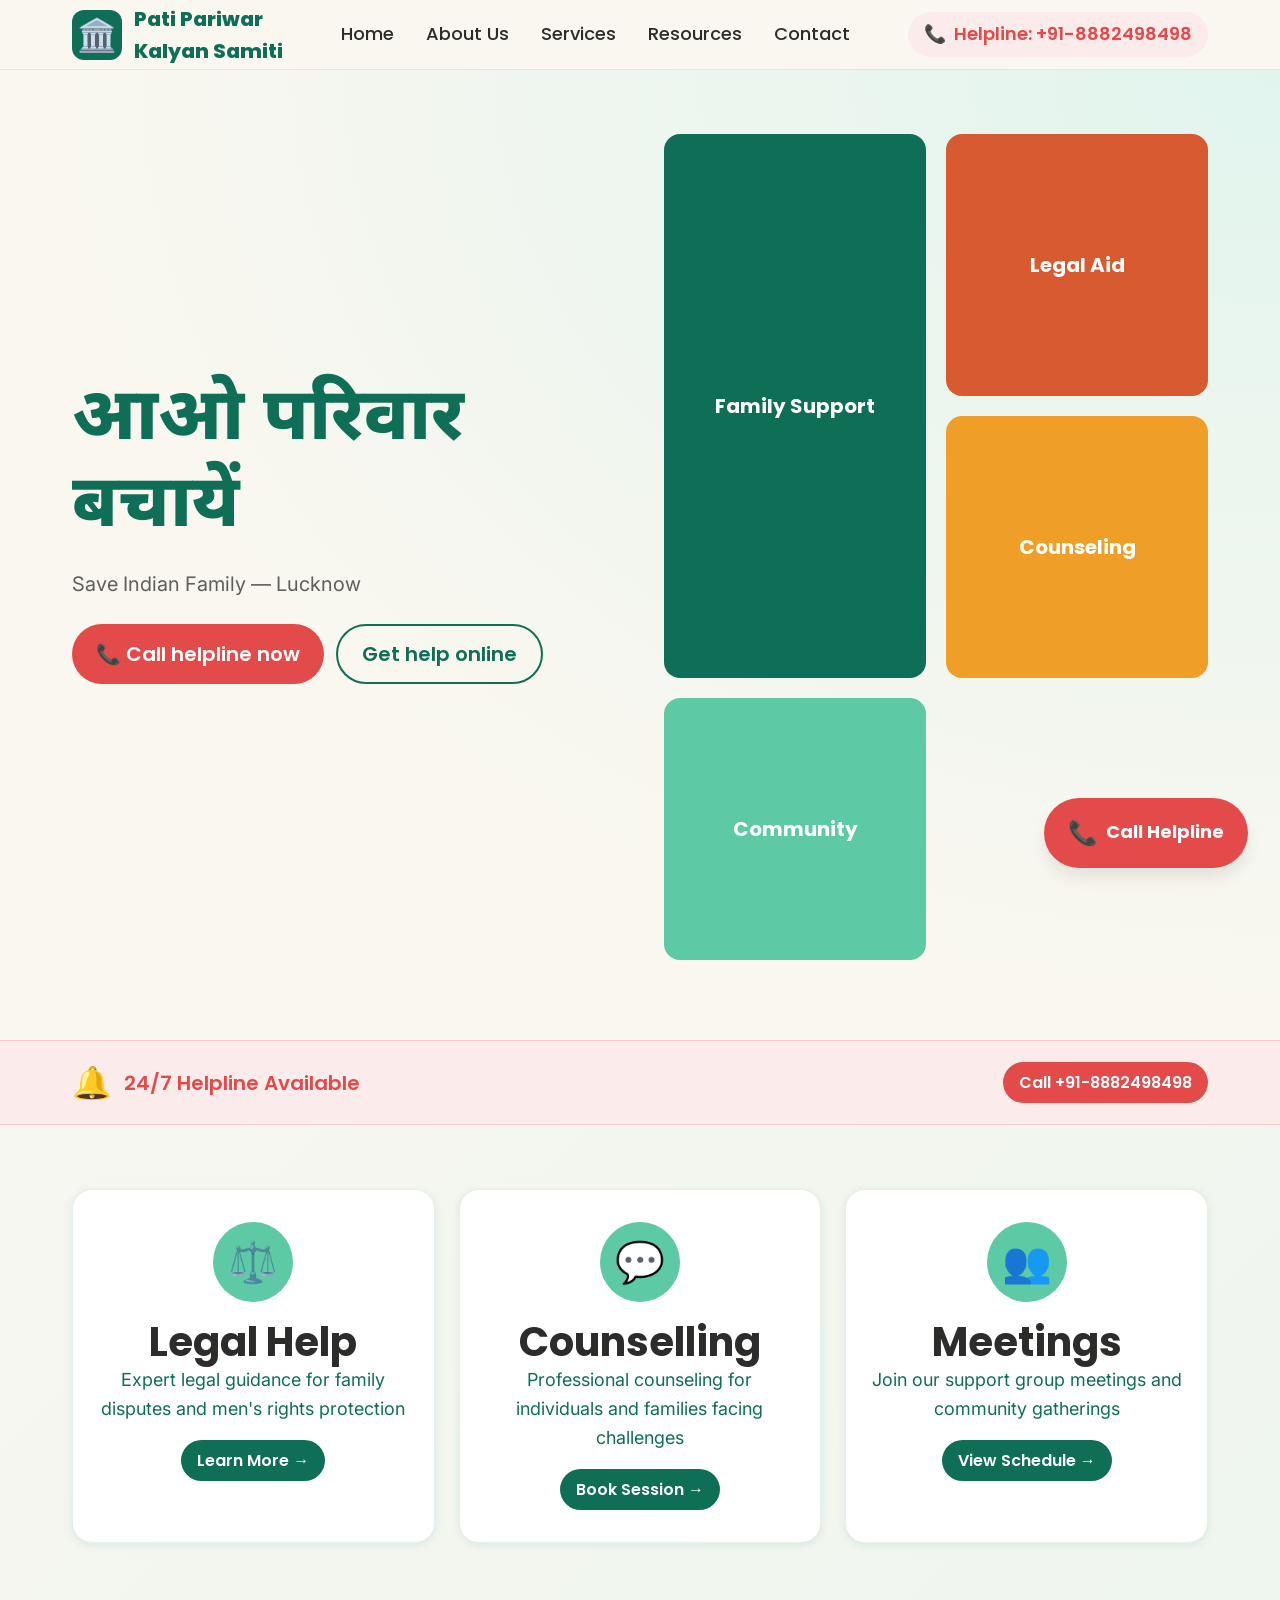
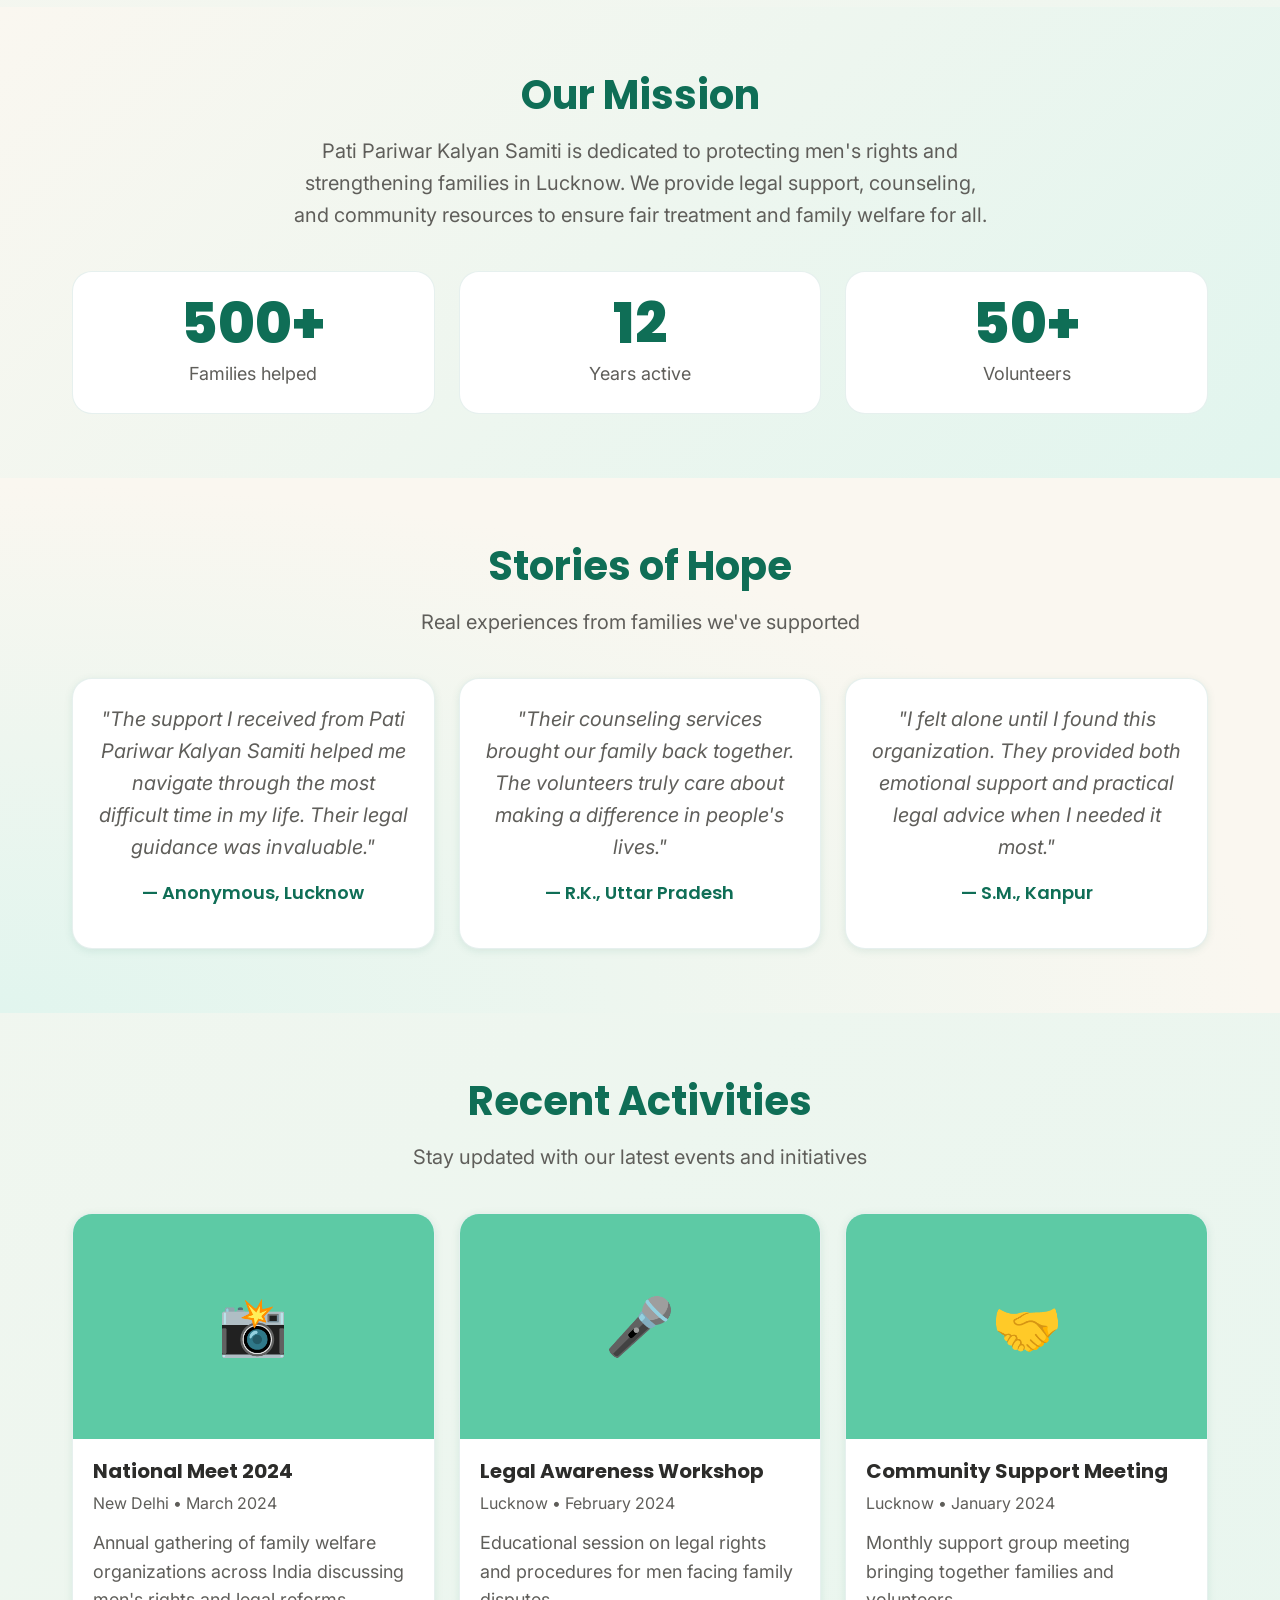
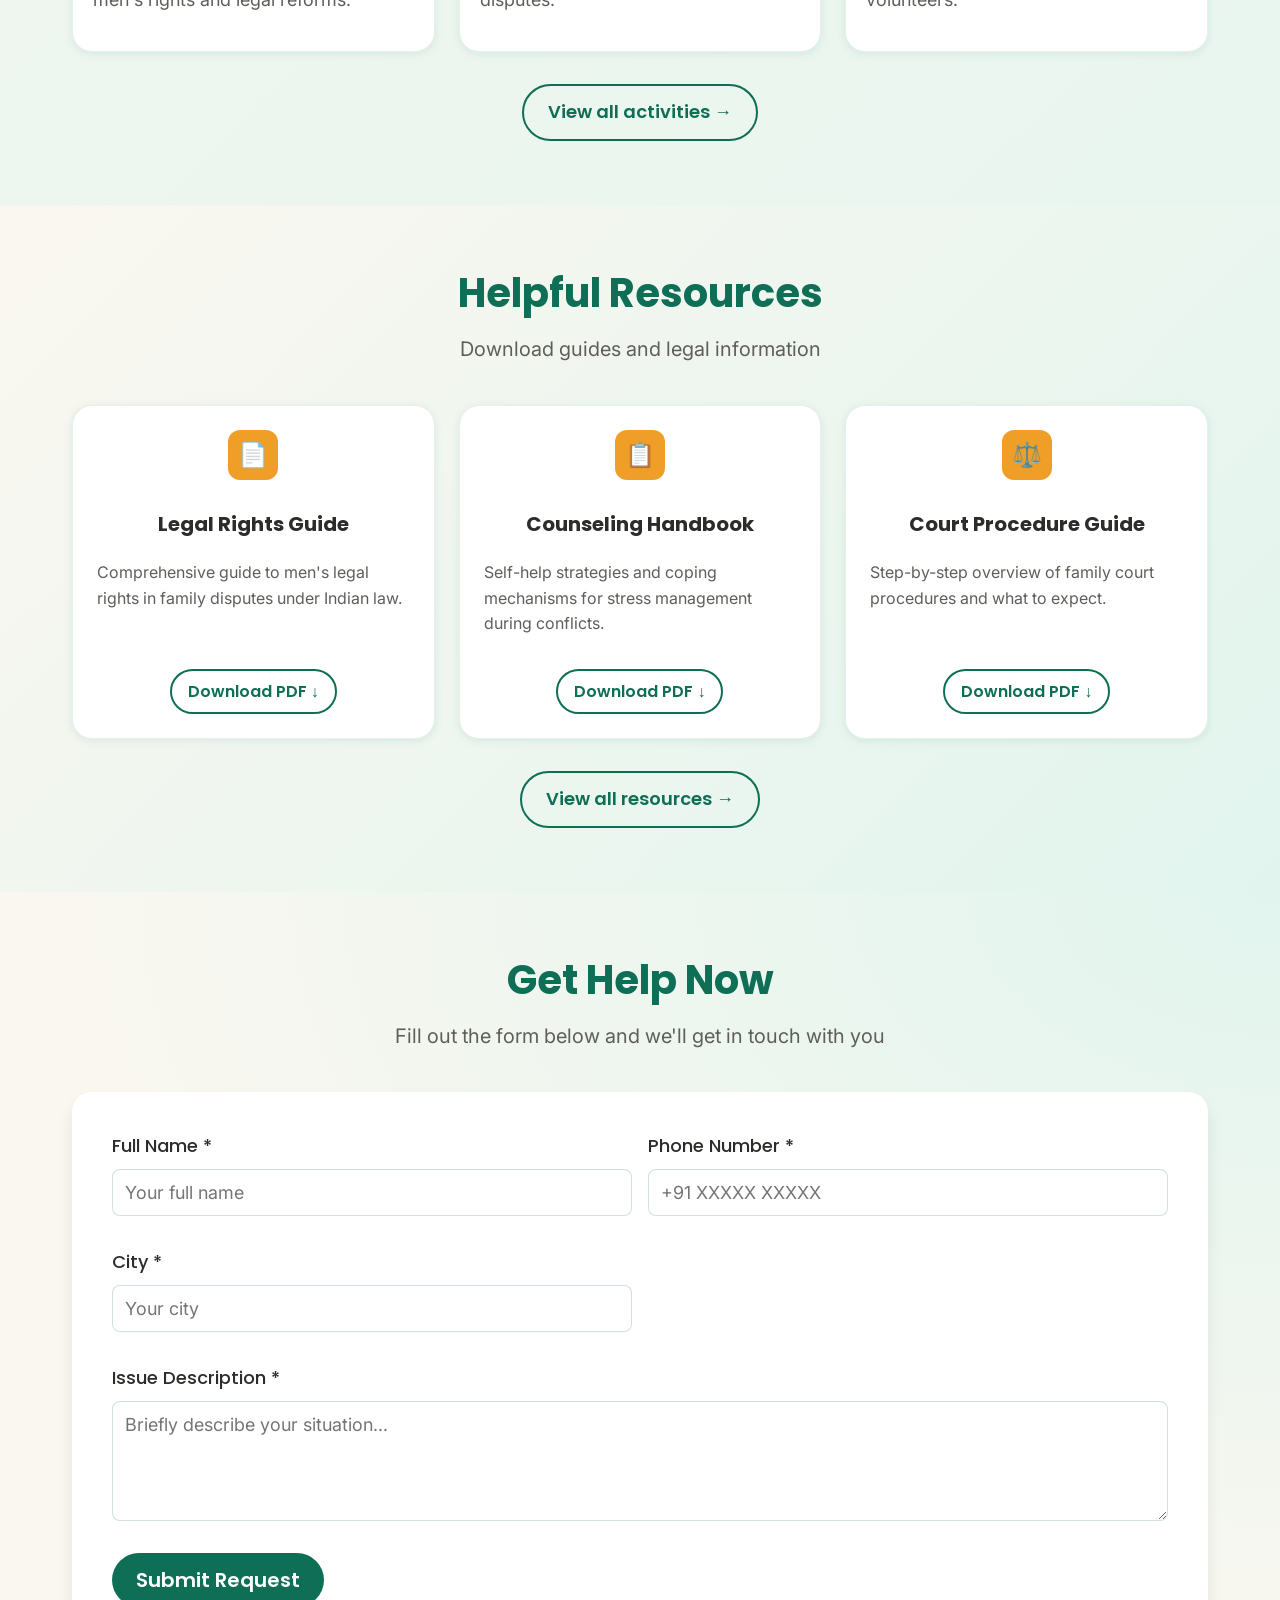
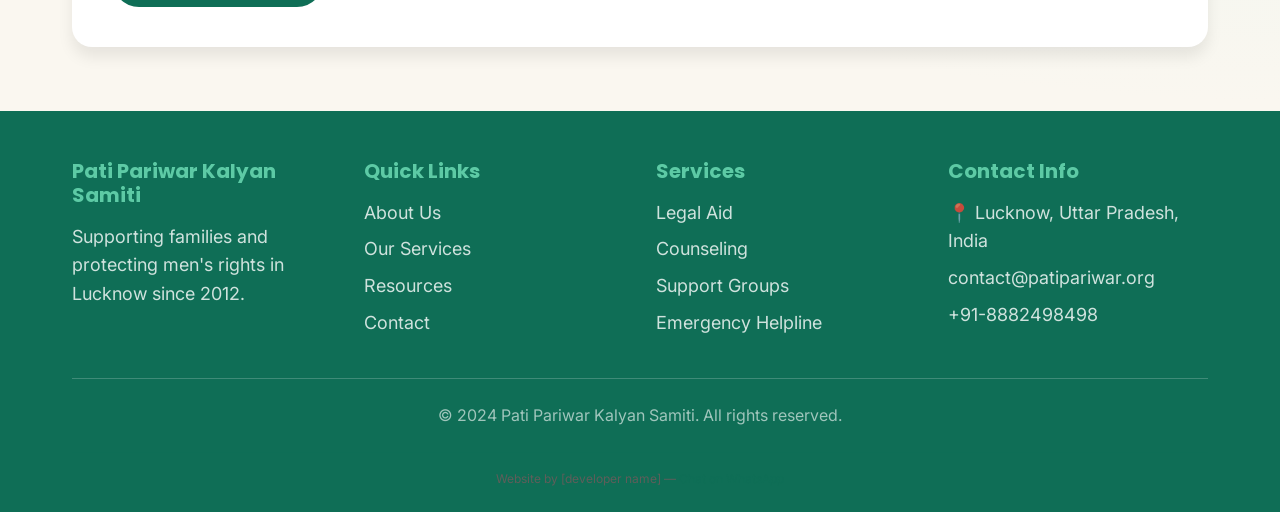
==== commit 67e19b37: "**Title:** Full Responsive and Performance Pass Implementation **Key features implemented:** - Added" ====
--- a/pati-pariwar-kalyan-samiti/index.html
+++ b/pati-pariwar-kalyan-samiti/index.html
@@ -13,15 +13,18 @@
     .hero{padding:var(--space-12) 0;position:relative;overflow:hidden}
     @media(min-width:768px){.hero{padding:var(--space-16) 0 var(--space-20)}}
     .hero-grid{display:grid;grid-template-columns:1fr;gap:var(--space-8);align-items:center}
-    @media(min-width:1024px){.hero-grid{grid-template-columns:1fr 1fr;gap:var(--space-12)}}
+    @media(min-width:641px){.hero-grid{grid-template-columns:1fr 1fr;gap:var(--space-10)}}
+    @media(min-width:1025px){.hero-grid{gap:var(--space-12)}}
     .hero-content{order:1}
     .hero-tagline{font-family:var(--font-devanagari),var(--font-heading);font-size:var(--text-hero);font-weight:var(--weight-extrabold);color:var(--color-primary);line-height:var(--leading-tight);margin-bottom:var(--space-4)}
     .hero-subheading{font-size:var(--text-lg);color:var(--color-text-secondary);margin-bottom:var(--space-6)}
     .hero-buttons{display:flex;flex-direction:column;gap:var(--space-3);margin-bottom:var(--space-8)}
     @media(min-width:480px){.hero-buttons{flex-direction:row;flex-wrap:wrap}}
     .hero-image-grid{order:2;display:grid;grid-template-columns:repeat(2,1fr);gap:var(--space-3);width:100%}
-    @media(min-width:768px){.hero-image-grid{gap:var(--space-4)}}
-    .hero-image-block{aspect-ratio:1/1;border-radius:var(--radius-lg);display:flex;align-items:center;justify-content:center;font-family:var(--font-heading);font-weight:var(--weight-bold);color:white;font-size:var(--text-2xl);overflow:hidden;position:relative}
+    @media(min-width:641px){.hero-image-grid{gap:var(--space-4)}}
+    @media(min-width:768px){.hero-image-grid{gap:var(--space-5)}}
+    .hero-image-block{aspect-ratio:1/1;border-radius:var(--radius-lg);display:flex;align-items:center;justify-content:center;font-family:var(--font-heading);font-weight:var(--weight-bold);color:white;font-size:var(--text-xl);overflow:hidden;position:relative}
+    @media(min-width:641px){.hero-image-block{font-size:var(--text-lg)}}
     .hero-image-block.placeholder{background:var(--color-primary)}
     .hero-image-block.placeholder-secondary{background:var(--color-secondary)}
     .hero-image-block.placeholder-accent{background:var(--color-accent)}
@@ -79,6 +82,10 @@
     .section-subtitle{font-size:var(--text-lg);color:var(--color-text-secondary)}
     .view-all-link{display:inline-flex;align-items:center;gap:var(--space-2);font-family:var(--font-heading);font-weight:var(--weight-semibold);color:var(--color-primary);margin-top:var(--space-8);padding:var(--space-3) var(--space-6);border:2px solid var(--color-primary);border-radius:var(--radius-pill);transition:all var(--transition-normal)}
     .view-all-link:hover{background:var(--color-primary);color:white}
+    .developer-credit{border-top:1px solid rgba(15,110,86,0.1);padding-top:var(--space-4);margin-top:var(--space-6);text-align:center}
+    .developer-credit p{font-size:12px;color:var(--color-text-secondary);margin:0}
+    .developer-credit a{color:var(--color-primary);text-decoration:none}
+    .developer-credit a:hover{text-decoration:underline}
   </style>
 </head>
 <body class="gradient-diagonal">
@@ -112,8 +119,10 @@
   </nav>
   <a href="tel:+918882498498" class="floating-helpline"><span class="floating-helpline-icon">📞</span><span>Call Helpline</span></a>
 
-  <main>
-    <section class="hero gradient-radial">
+  <!-- Skip link for accessibility -->
+  <a href="#main-content" class="skip-link">Skip to main content</a>
+  <main id="main-content">
+    <section class="hero gradient-radial reveal">
       <div class="container">
         <div class="hero-grid">
           <div class="hero-content">
@@ -134,7 +143,7 @@
       </div>
     </section>
 
-    <div class="helpline-bar">
+    <div class="helpline-bar reveal">
       <div class="container">
         <div class="helpline-bar-inner">
           <div class="helpline-bar-text"><span class="helpline-bar-icon">🔔</span><span>24/7 Helpline Available</span></div>
@@ -143,7 +152,7 @@
       </div>
     </div>
 
-    <section class="section">
+    <section class="section reveal">
       <div class="container">
         <div class="quick-links-grid">
           <a href="#" class="card quick-link-card">
@@ -168,7 +177,7 @@
       </div>
     </section>
 
-    <section class="section gradient-diagonal">
+    <section class="section gradient-diagonal reveal">
       <div class="container">
         <div class="section-header">
           <h2 class="section-title">Our Mission</h2>
@@ -183,7 +192,7 @@
       </div>
     </section>
 
-    <section class="section gradient-radial-alt">
+    <section class="section gradient-radial-alt reveal">
       <div class="container">
         <div class="section-header">
           <h2 class="section-title">Stories of Hope</h2>
@@ -198,7 +207,7 @@
       </div>
     </section>
 
-    <section class="section">
+    <section class="section reveal">
       <div class="container">
         <div class="section-header">
           <h2 class="section-title">Recent Activities</h2>
@@ -234,7 +243,7 @@
       </div>
     </section>
 
-    <section class="section gradient-diagonal">
+    <section class="section gradient-diagonal reveal">
       <div class="container">
         <div class="section-header">
           <h2 class="section-title">Helpful Resources</h2>
@@ -264,7 +273,7 @@
       </div>
     </section>
 
-    <section id="get-help" class="section gradient-radial">
+    <section id="get-help" class="section gradient-radial reveal">
       <div class="container">
         <div class="section-header">
           <h2 class="section-title">Get Help Now</h2>
@@ -294,6 +303,7 @@
         <div class="footer-section"><h4>Contact Info</h4><p>📍 Lucknow, Uttar Pradesh, India</p><p><a href="mailto:contact@patipariwar.org">contact@patipariwar.org</a></p><p><a href="tel:+918882498498">+91-8882498498</a></p></div>
       </div>
       <div class="footer-bottom"><p>&copy; 2024 Pati Pariwar Kalyan Samiti. All rights reserved.</p></div>
+      <div class="developer-credit"><p>Website by [developer name] — <a href="https://wa.me/918423010046" target="_blank" rel="noopener">Chat on WhatsApp</a></p></div>
     </div>
   </footer>
 
--- a/pati-pariwar-kalyan-samiti/css/style.css
+++ b/pati-pariwar-kalyan-samiti/css/style.css
@@ -99,6 +99,33 @@
   -webkit-text-size-adjust: 100%;
 }
 
+/* Scroll reveal utility class */
+.reveal {
+  opacity: 0;
+  transform: translateY(30px);
+  transition: opacity 0.6s ease-out, transform 0.6s ease-out;
+}
+
+.reveal.active {
+  opacity: 1;
+  transform: translateY(0);
+}
+
+/* Staggered reveal delays */
+.reveal-delay-1 { transition-delay: 0.1s; }
+.reveal-delay-2 { transition-delay: 0.2s; }
+.reveal-delay-3 { transition-delay: 0.3s; }
+.reveal-delay-4 { transition-delay: 0.4s; }
+
+/* Reduced motion preference */
+@media (prefers-reduced-motion: reduce) {
+  .reveal {
+    transition: none;
+    opacity: 1;
+    transform: none;
+  }
+}
+
 body {
   font-family: var(--font-body);
   font-size: var(--text-base);
@@ -457,21 +484,31 @@
 }
 
 /* HAMBURGER MENU */
-.hamburger {
+.hamburger,
+.menu-toggle {
   display: flex;
   flex-direction: column;
   gap: 5px;
   padding: var(--space-2);
   z-index: 1001;
+  background: transparent;
+  border: none;
+  cursor: pointer;
+  min-width: 44px;
+  min-height: 44px;
+  justify-content: center;
+  align-items: center;
 }
 
 @media (min-width: 1024px) {
-  .hamburger {
+  .hamburger,
+  .menu-toggle {
     display: none;
   }
 }
 
-.hamburger span {
+.hamburger span,
+.menu-toggle span {
   display: block;
   width: 24px;
   height: 2px;
@@ -479,15 +516,18 @@
   transition: all var(--transition-normal);
 }
 
-.hamburger.active span:nth-child(1) {
+.hamburger.active span:nth-child(1),
+.menu-toggle.active span:nth-child(1) {
   transform: rotate(45deg) translate(5px, 5px);
 }
 
-.hamburger.active span:nth-child(2) {
+.hamburger.active span:nth-child(2),
+.menu-toggle.active span:nth-child(2) {
   opacity: 0;
 }
 
-.hamburger.active span:nth-child(3) {
+.hamburger.active span:nth-child(3),
+.menu-toggle.active span:nth-child(3) {
   transform: rotate(-45deg) translate(5px, -5px);
 }
 
@@ -525,7 +565,8 @@
 }
 
 /* FLOATING HELPLINE BUTTON */
-.floating-helpline {
+.floating-helpline,
+.mobile-helpline-btn {
   position: fixed;
   bottom: var(--space-6);
   right: var(--space-4);
@@ -542,9 +583,13 @@
   box-shadow: var(--shadow-lg);
   transition: all var(--transition-normal);
   animation: slide-in 0.5s ease-out 0.5s both;
-}
-
-.floating-helpline:hover {
+  text-decoration: none;
+  min-height: 48px;
+  min-width: 48px;
+}
+
+.floating-helpline:hover,
+.mobile-helpline-btn:hover {
   transform: scale(1.05);
   box-shadow: 0 8px 20px rgba(226, 75, 74, 0.4);
 }
@@ -554,7 +599,8 @@
 }
 
 @media (min-width: 768px) {
-  .floating-helpline {
+  .floating-helpline,
+  .mobile-helpline-btn {
     bottom: var(--space-8);
     right: var(--space-8);
     padding: var(--space-4) var(--space-6);
@@ -721,3 +767,914 @@
   text-transform: uppercase;
   letter-spacing: 0.05em;
 }
+
+/* ============================================
+   INNER PAGES STYLES
+   ============================================ */
+
+/* Page Hero */
+.page-hero {
+  padding: var(--space-12) 0;
+  text-align: center;
+}
+
+@media (min-width: 768px) {
+  .page-hero {
+    padding: var(--space-16) 0;
+  }
+}
+
+.page-title {
+  font-size: var(--text-3xl);
+  margin-bottom: var(--space-2);
+}
+
+.page-subtitle {
+  font-size: var(--text-lg);
+  color: var(--color-text-secondary);
+}
+
+/* Content Block */
+.content-block {
+  max-width: 800px;
+}
+
+.max-width-narrow {
+  max-width: 700px;
+  margin: 0 auto;
+}
+
+.lead-text {
+  font-size: var(--text-lg);
+  line-height: var(--leading-relaxed);
+  color: var(--color-text-secondary);
+  margin-bottom: var(--space-6);
+}
+
+.section-title {
+  font-size: var(--text-3xl);
+  margin-bottom: var(--space-2);
+}
+
+.section-intro {
+  font-size: var(--text-lg);
+  color: var(--color-text-secondary);
+  margin-bottom: var(--space-8);
+}
+
+/* Grids */
+.grid-2-col {
+  display: grid;
+  grid-template-columns: 1fr;
+  gap: var(--space-6);
+}
+
+.grid-3-col {
+  display: grid;
+  grid-template-columns: 1fr;
+  gap: var(--space-6);
+}
+
+@media (min-width: 640px) {
+  .grid-2-col {
+    grid-template-columns: repeat(2, 1fr);
+  }
+  
+  .grid-3-col {
+    grid-template-columns: repeat(2, 1fr);
+  }
+}
+
+@media (min-width: 1024px) {
+  .grid-3-col {
+    grid-template-columns: repeat(3, 1fr);
+  }
+}
+
+/* Objective Cards */
+.objective-card {
+  text-align: center;
+}
+
+.card-icon {
+  font-size: 2.5rem;
+  margin-bottom: var(--space-4);
+}
+
+/* Help Cards */
+.help-card h3 {
+  font-size: var(--text-xl);
+  margin-bottom: var(--space-2);
+  color: var(--color-primary);
+}
+
+/* Activity Nav */
+.sticky-activity-nav {
+  position: sticky;
+  top: var(--header-height-mobile);
+  z-index: 100;
+  background: rgba(250, 247, 240, 0.95);
+  backdrop-filter: blur(10px);
+  border-bottom: 1px solid rgba(15, 110, 86, 0.1);
+  padding: var(--space-3) 0;
+}
+
+@media (min-width: 768px) {
+  .sticky-activity-nav {
+    top: var(--header-height);
+  }
+}
+
+.activity-nav {
+  display: flex;
+  gap: var(--space-4);
+  overflow-x: auto;
+  -webkit-overflow-scrolling: touch;
+  scrollbar-width: none;
+}
+
+.activity-nav::-webkit-scrollbar {
+  display: none;
+}
+
+.activity-nav a {
+  white-space: nowrap;
+  font-family: var(--font-heading);
+  font-weight: var(--weight-medium);
+  color: var(--color-text-secondary);
+  padding: var(--space-2) var(--space-4);
+  border-radius: var(--radius-pill);
+  transition: all var(--transition-fast);
+}
+
+.activity-nav a:hover,
+.activity-nav a.active {
+  background: var(--color-primary);
+  color: white;
+}
+
+/* Meeting Card */
+.meeting-card {
+  display: grid;
+  grid-template-columns: 1fr;
+  gap: var(--space-4);
+}
+
+@media (min-width: 768px) {
+  .meeting-card {
+    grid-template-columns: 2fr 1fr;
+    align-items: center;
+  }
+}
+
+.meeting-detail {
+  margin-bottom: var(--space-2);
+  font-size: var(--text-base);
+}
+
+.meeting-cta {
+  text-align: center;
+}
+
+@media (min-width: 768px) {
+  .meeting-cta {
+    text-align: right;
+  }
+}
+
+/* Photo Grid */
+.photo-grid {
+  display: grid;
+  grid-template-columns: repeat(auto-fill, minmax(250px, 1fr));
+  gap: var(--space-4);
+}
+
+.photo-card {
+  overflow: hidden;
+  border-radius: var(--radius-lg);
+}
+
+.photo-placeholder {
+  height: 200px;
+  display: flex;
+  align-items: center;
+  justify-content: center;
+  color: white;
+  font-family: var(--font-heading);
+  font-weight: var(--weight-semibold);
+  font-size: var(--text-lg);
+  transition: transform var(--transition-normal);
+}
+
+.photo-card:hover .photo-placeholder {
+  transform: scale(1.05);
+}
+
+.photo-caption {
+  padding: var(--space-3);
+  text-align: center;
+  font-size: var(--text-sm);
+  color: var(--color-text-secondary);
+}
+
+/* Press List */
+.press-list {
+  display: flex;
+  flex-direction: column;
+  gap: var(--space-4);
+}
+
+.press-item {
+  display: flex;
+  flex-direction: column;
+  gap: var(--space-3);
+}
+
+@media (min-width: 768px) {
+  .press-item {
+    flex-direction: row;
+    align-items: flex-start;
+    justify-content: space-between;
+  }
+}
+
+.press-source {
+  font-weight: var(--weight-semibold);
+  color: var(--color-primary);
+}
+
+.press-date {
+  font-size: var(--text-sm);
+  color: var(--color-text-secondary);
+}
+
+.press-excerpt {
+  color: var(--color-text-secondary);
+  margin-top: var(--space-2);
+}
+
+/* Outreach Card */
+.outreach-options {
+  margin: var(--space-4) 0;
+}
+
+.option {
+  padding: var(--space-3) 0;
+  border-bottom: 1px solid rgba(15, 110, 86, 0.1);
+}
+
+.option:last-child {
+  border-bottom: none;
+}
+
+.btn-full {
+  width: 100%;
+}
+
+/* Resource Filter */
+.sticky-resource-nav {
+  position: sticky;
+  top: var(--header-height-mobile);
+  z-index: 100;
+  background: rgba(250, 247, 240, 0.95);
+  backdrop-filter: blur(10px);
+  border-bottom: 1px solid rgba(15, 110, 86, 0.1);
+  padding: var(--space-3) 0;
+}
+
+@media (min-width: 768px) {
+  .sticky-resource-nav {
+    top: var(--header-height);
+  }
+}
+
+.resource-filter {
+  display: flex;
+  gap: var(--space-2);
+  flex-wrap: wrap;
+  justify-content: center;
+}
+
+.filter-btn {
+  padding: var(--space-2) var(--space-4);
+  font-family: var(--font-heading);
+  font-weight: var(--weight-medium);
+  font-size: var(--text-sm);
+  color: var(--color-text-secondary);
+  background: transparent;
+  border: 1px solid rgba(15, 110, 86, 0.2);
+  border-radius: var(--radius-pill);
+  transition: all var(--transition-fast);
+}
+
+.filter-btn:hover,
+.filter-btn.active {
+  background: var(--color-primary);
+  color: white;
+  border-color: var(--color-primary);
+}
+
+/* Resource Card */
+.resource-card {
+  display: flex;
+  align-items: center;
+  gap: var(--space-4);
+}
+
+.resource-icon {
+  font-size: 2rem;
+  flex-shrink: 0;
+}
+
+.resource-info {
+  flex: 1;
+}
+
+.resource-info h3 {
+  font-size: var(--text-lg);
+  margin-bottom: var(--space-1);
+}
+
+.resource-info p {
+  font-size: var(--text-sm);
+  color: var(--color-text-secondary);
+  margin: 0;
+}
+
+.download-btn {
+  flex-shrink: 0;
+}
+
+/* Event Stats */
+.event-stats {
+  display: grid;
+  grid-template-columns: repeat(2, 1fr);
+  gap: var(--space-4);
+  margin: var(--space-8) 0;
+}
+
+@media (min-width: 640px) {
+  .event-stats {
+    grid-template-columns: repeat(4, 1fr);
+  }
+}
+
+.stat-card {
+  background: var(--color-bg-mint);
+  padding: var(--space-4);
+  border-radius: var(--radius-lg);
+  text-align: center;
+}
+
+.stat-number {
+  display: block;
+  font-family: var(--font-heading);
+  font-size: var(--text-3xl);
+  font-weight: var(--weight-extrabold);
+  color: var(--color-primary);
+  line-height: 1;
+  margin-bottom: var(--space-2);
+}
+
+.stat-label {
+  font-size: var(--text-sm);
+  color: var(--color-text-secondary);
+}
+
+/* Gallery Grid */
+.gallery-grid {
+  display: grid;
+  grid-template-columns: repeat(auto-fill, minmax(200px, 1fr));
+  gap: var(--space-4);
+}
+
+.gallery-item {
+  cursor: pointer;
+  border-radius: var(--radius-lg);
+  overflow: hidden;
+  aspect-ratio: 4/3;
+}
+
+.gallery-thumb {
+  width: 100%;
+  height: 100%;
+  display: flex;
+  align-items: center;
+  justify-content: center;
+  color: white;
+  font-family: var(--font-heading);
+  font-weight: var(--weight-semibold);
+  font-size: var(--text-sm);
+  text-align: center;
+  padding: var(--space-2);
+  transition: transform var(--transition-normal);
+}
+
+.gallery-item:hover .gallery-thumb {
+  transform: scale(1.05);
+}
+
+/* Lightbox */
+.lightbox {
+  position: fixed;
+  top: 0;
+  left: 0;
+  width: 100%;
+  height: 100%;
+  background: rgba(0, 0, 0, 0.9);
+  display: none;
+  align-items: center;
+  justify-content: center;
+  z-index: 2000;
+  opacity: 0;
+  transition: opacity var(--transition-normal);
+}
+
+.lightbox.active {
+  display: flex;
+  opacity: 1;
+}
+
+.lightbox-content {
+  max-width: 90%;
+  max-height: 90%;
+}
+
+.lightbox-content img {
+  max-width: 100%;
+  max-height: 90vh;
+  object-fit: contain;
+}
+
+.lightbox-close {
+  position: absolute;
+  top: var(--space-4);
+  right: var(--space-4);
+  font-size: 3rem;
+  color: white;
+  background: none;
+  border: none;
+  cursor: pointer;
+  z-index: 2001;
+}
+
+.lightbox-prev,
+.lightbox-next {
+  position: absolute;
+  top: 50%;
+  transform: translateY(-50%);
+  font-size: 3rem;
+  color: white;
+  background: rgba(255, 255, 255, 0.1);
+  border: none;
+  cursor: pointer;
+  padding: var(--space-2);
+  border-radius: var(--radius-sm);
+  transition: background var(--transition-fast);
+}
+
+.lightbox-prev:hover,
+.lightbox-next:hover {
+  background: rgba(255, 255, 255, 0.2);
+}
+
+.lightbox-prev {
+  left: var(--space-4);
+}
+
+.lightbox-next {
+  right: var(--space-4);
+}
+
+/* Highlight Card */
+.highlight-card h3 {
+  color: var(--color-primary);
+  margin-bottom: var(--space-2);
+}
+
+/* Testimonial Card */
+.testimonial-card {
+  text-align: center;
+}
+
+.testimonial-card blockquote {
+  font-style: italic;
+  color: var(--color-text-secondary);
+  margin-bottom: var(--space-4);
+  line-height: var(--leading-relaxed);
+}
+
+.testimonial-card cite {
+  font-family: var(--font-heading);
+  font-weight: var(--weight-semibold);
+  color: var(--color-primary);
+  font-style: normal;
+}
+
+/* Contact Layout */
+.contact-layout {
+  display: grid;
+  grid-template-columns: 1fr;
+  gap: var(--space-8);
+}
+
+@media (min-width: 1024px) {
+  .contact-layout {
+    grid-template-columns: 1fr 1fr;
+  }
+}
+
+.contact-details {
+  margin: var(--space-6) 0;
+}
+
+.contact-item {
+  display: flex;
+  gap: var(--space-4);
+  margin-bottom: var(--space-4);
+}
+
+.contact-icon {
+  font-size: 1.5rem;
+  flex-shrink: 0;
+}
+
+.office-hours {
+  background: var(--color-bg-mint);
+  padding: var(--space-4);
+  border-radius: var(--radius-lg);
+}
+
+.office-hours h3 {
+  font-size: var(--text-lg);
+  margin-bottom: var(--space-2);
+}
+
+/* Contact Form */
+.form-group {
+  margin-bottom: var(--space-4);
+}
+
+.form-group label {
+  display: block;
+  font-family: var(--font-heading);
+  font-weight: var(--weight-medium);
+  margin-bottom: var(--space-2);
+}
+
+.required {
+  color: var(--color-urgent);
+}
+
+.form-group input,
+.form-group textarea {
+  width: 100%;
+  padding: var(--space-3);
+  font-family: var(--font-body);
+  font-size: var(--text-base);
+  border: 1px solid rgba(15, 110, 86, 0.2);
+  border-radius: var(--radius-sm);
+  transition: border-color var(--transition-fast);
+}
+
+.form-group input:focus,
+.form-group textarea:focus {
+  outline: none;
+  border-color: var(--color-primary);
+}
+
+.form-group.error input,
+.form-group.error textarea {
+  border-color: var(--color-urgent);
+}
+
+.error-message {
+  display: none;
+  color: var(--color-urgent);
+  font-size: var(--text-sm);
+  margin-top: var(--space-1);
+}
+
+.form-group.error .error-message {
+  display: block;
+}
+
+.form-note {
+  font-size: var(--text-sm);
+  color: var(--color-text-secondary);
+  margin-top: var(--space-4);
+}
+
+.form-success {
+  text-align: center;
+  padding: var(--space-8);
+}
+
+.success-icon {
+  width: 60px;
+  height: 60px;
+  margin: 0 auto var(--space-4);
+  background: var(--color-primary);
+  color: white;
+  border-radius: 50%;
+  display: flex;
+  align-items: center;
+  justify-content: center;
+  font-size: 2rem;
+}
+
+/* Map Placeholder */
+.map-container {
+  margin-top: var(--space-6);
+}
+
+.map-placeholder {
+  background: var(--color-bg-mint);
+  border-radius: var(--radius-lg);
+  padding: var(--space-8);
+  text-align: center;
+  min-height: 300px;
+  display: flex;
+  flex-direction: column;
+  align-items: center;
+  justify-content: center;
+  gap: var(--space-2);
+}
+
+.map-address {
+  font-weight: var(--weight-medium);
+  color: var(--color-text-primary);
+}
+
+.map-note {
+  font-size: var(--text-sm);
+  color: var(--color-text-secondary);
+  font-style: italic;
+}
+
+.directions-link {
+  margin-top: var(--space-4);
+}
+
+/* ========================================
+   LIGHTBOX STYLES
+   ======================================== */
+
+.lightbox {
+  position: fixed;
+  top: 0;
+  left: 0;
+  width: 100%;
+  height: 100%;
+  background: rgba(0, 0, 0, 0.9);
+  display: flex;
+  align-items: center;
+  justify-content: center;
+  z-index: 10000;
+  opacity: 0;
+  visibility: hidden;
+  transition: opacity 0.3s ease, visibility 0.3s ease;
+}
+
+.lightbox.active {
+  opacity: 1;
+  visibility: visible;
+}
+
+.lightbox-content {
+  position: relative;
+  max-width: 90%;
+  max-height: 90%;
+  display: flex;
+  align-items: center;
+  justify-content: center;
+}
+
+.lightbox-img {
+  max-width: 100%;
+  max-height: 85vh;
+  object-fit: contain;
+  border-radius: 4px;
+}
+
+.lightbox-caption {
+  position: absolute;
+  bottom: -40px;
+  left: 0;
+  right: 0;
+  text-align: center;
+  color: white;
+  font-size: var(--text-sm);
+  padding: var(--space-2);
+  background: rgba(0, 0, 0, 0.7);
+  border-radius: 4px;
+  display: none;
+}
+
+.lightbox-close,
+.lightbox-prev,
+.lightbox-next {
+  position: absolute;
+  background: rgba(255, 255, 255, 0.2);
+  border: none;
+  color: white;
+  font-size: 2rem;
+  width: 50px;
+  height: 50px;
+  border-radius: 50%;
+  cursor: pointer;
+  display: flex;
+  align-items: center;
+  justify-content: center;
+  transition: background 0.2s ease;
+  min-width: 44px;
+  min-height: 44px;
+}
+
+.lightbox-close:hover,
+.lightbox-prev:hover,
+.lightbox-next:hover {
+  background: rgba(255, 255, 255, 0.4);
+}
+
+.lightbox-close {
+  top: -60px;
+  right: 0;
+}
+
+.lightbox-prev {
+  left: -60px;
+  top: 50%;
+  transform: translateY(-50%);
+}
+
+.lightbox-next {
+  right: -60px;
+  top: 50%;
+  transform: translateY(-50%);
+}
+
+@media (max-width: 768px) {
+  .lightbox-prev {
+    left: 10px;
+  }
+  
+  .lightbox-next {
+    right: 10px;
+  }
+  
+  .lightbox-close {
+    top: 10px;
+    right: 10px;
+  }
+}
+
+/* ========================================
+   FORM ERROR STATES
+   ======================================== */
+
+.form-group.error input,
+.form-group.error textarea {
+  border-color: var(--color-urgent);
+  background-color: #FFF5F5;
+}
+
+.form-group.error .error-message {
+  display: block;
+  color: var(--color-urgent);
+  font-size: var(--text-sm);
+  margin-top: var(--space-2);
+  font-weight: var(--weight-medium);
+}
+
+.error-message {
+  display: none;
+}
+
+/* ========================================
+   RESOURCE FILTER BUTTONS
+   ======================================== */
+
+.filter-btn {
+  background: white;
+  border: 2px solid var(--color-primary-light);
+  color: var(--color-primary);
+  padding: 10px 20px;
+  border-radius: var(--radius-pill);
+  font-weight: var(--weight-medium);
+  cursor: pointer;
+  transition: all var(--transition-fast);
+  font-size: var(--text-sm);
+  white-space: nowrap;
+}
+
+.filter-btn:hover,
+.filter-btn.active {
+  background: var(--color-primary);
+  border-color: var(--color-primary);
+  color: white;
+}
+
+.filter-btn:focus-visible {
+  outline: 3px solid var(--color-primary);
+  outline-offset: 2px;
+}
+
+/* Emergency Box */
+.emergency-box {
+  background: var(--color-urgent-bg);
+  border: 2px solid var(--color-urgent);
+  border-radius: var(--radius-xl);
+  padding: var(--space-8);
+  max-width: 600px;
+  margin: 0 auto;
+}
+
+.emergency-box h2 {
+  color: var(--color-urgent);
+  margin-bottom: var(--space-4);
+}
+
+/* Utility Classes */
+.mt-4 {
+  margin-top: var(--space-4);
+}
+
+.text-center {
+  text-align: center;
+}
+
+/* Button Group */
+.button-group {
+  display: flex;
+  flex-direction: column;
+  gap: var(--space-4);
+  justify-content: center;
+  margin-top: var(--space-6);
+}
+
+@media (min-width: 640px) {
+  .button-group {
+    flex-direction: row;
+  }
+}
+
+/* ========================================
+   ACCESSIBILITY & FOCUS STATES
+   ======================================== */
+
+/* Visible focus states for all interactive elements */
+a:focus-visible,
+button:focus-visible,
+input:focus-visible,
+textarea:focus-visible,
+select:focus-visible,
+.card-link:focus-visible,
+.menu-toggle:focus-visible {
+  outline: 3px solid var(--color-primary);
+  outline-offset: 2px;
+  border-radius: 4px;
+}
+
+/* Ensure minimum tap target size (44x44px) */
+.btn,
+.card-link,
+.nav-link,
+.helpline-btn,
+.mobile-helpline-btn,
+.menu-toggle,
+.filter-btn {
+  min-height: 44px;
+  min-width: 44px;
+  display: inline-flex;
+  align-items: center;
+  justify-content: center;
+}
+
+.btn {
+  padding: 12px 24px;
+}
+
+.btn-sm {
+  min-height: 36px;
+  padding: 8px 16px;
+}
+
+/* Skip link for keyboard navigation */
+.skip-link {
+  position: absolute;
+  top: -100px;
+  left: 50%;
+  transform: translateX(-50%);
+  background: var(--color-primary);
+  color: white;
+  padding: 12px 24px;
+  z-index: 10001;
+  text-decoration: none;
+  border-radius: 0 0 8px 8px;
+  font-weight: 600;
+}
+
+.skip-link:focus {
+  top: 0;
+}
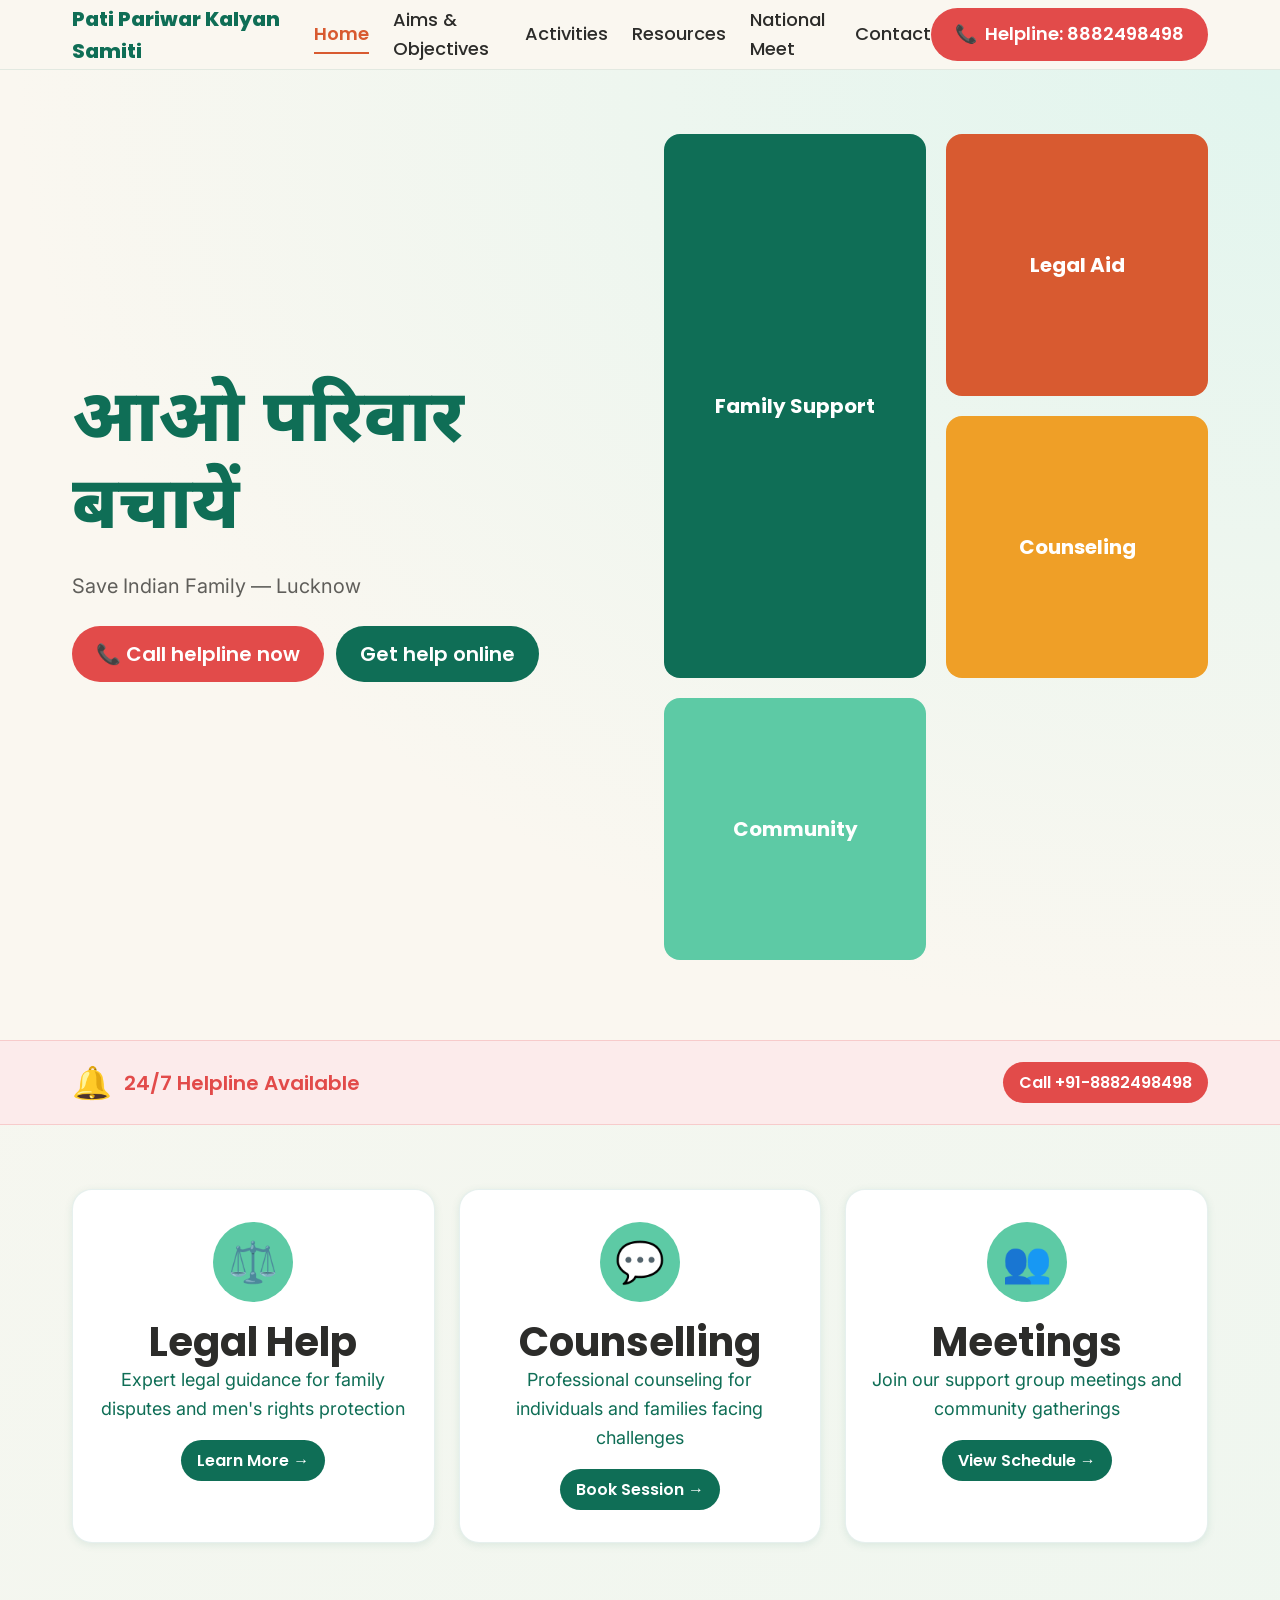
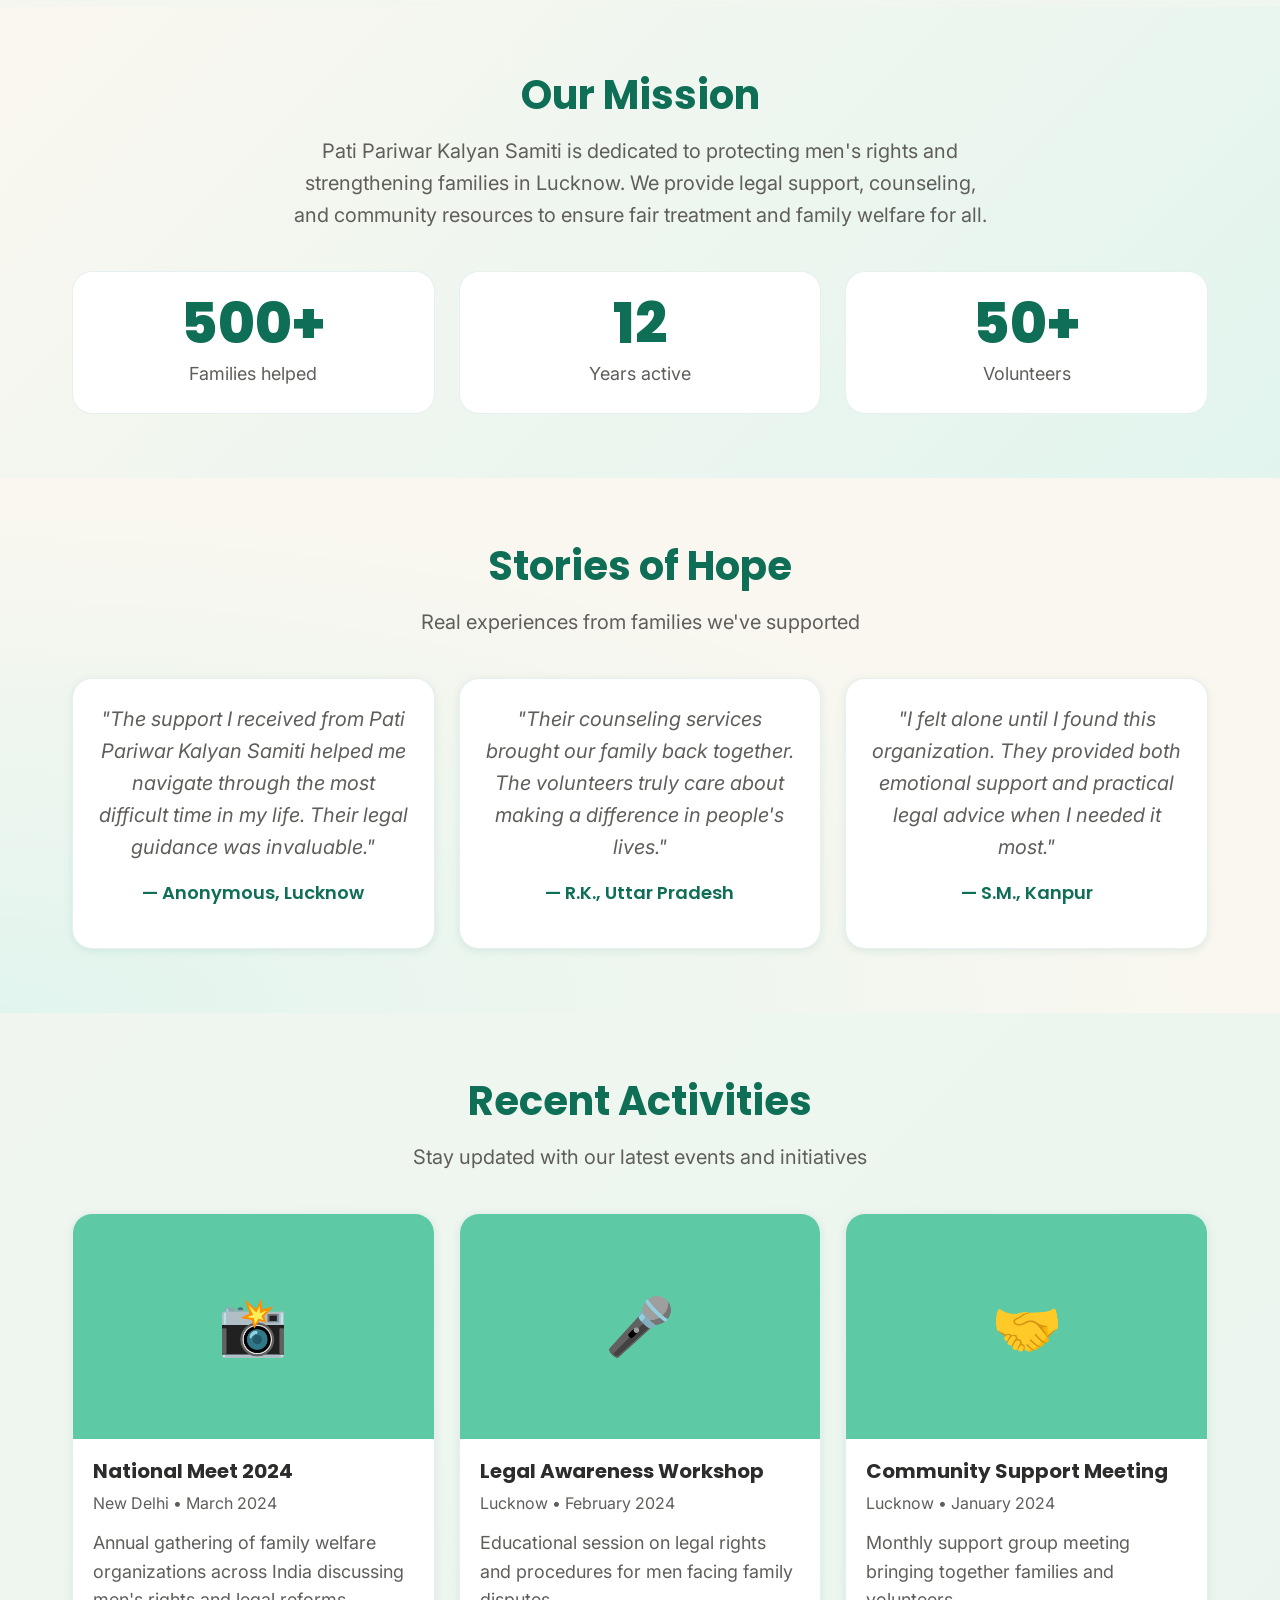
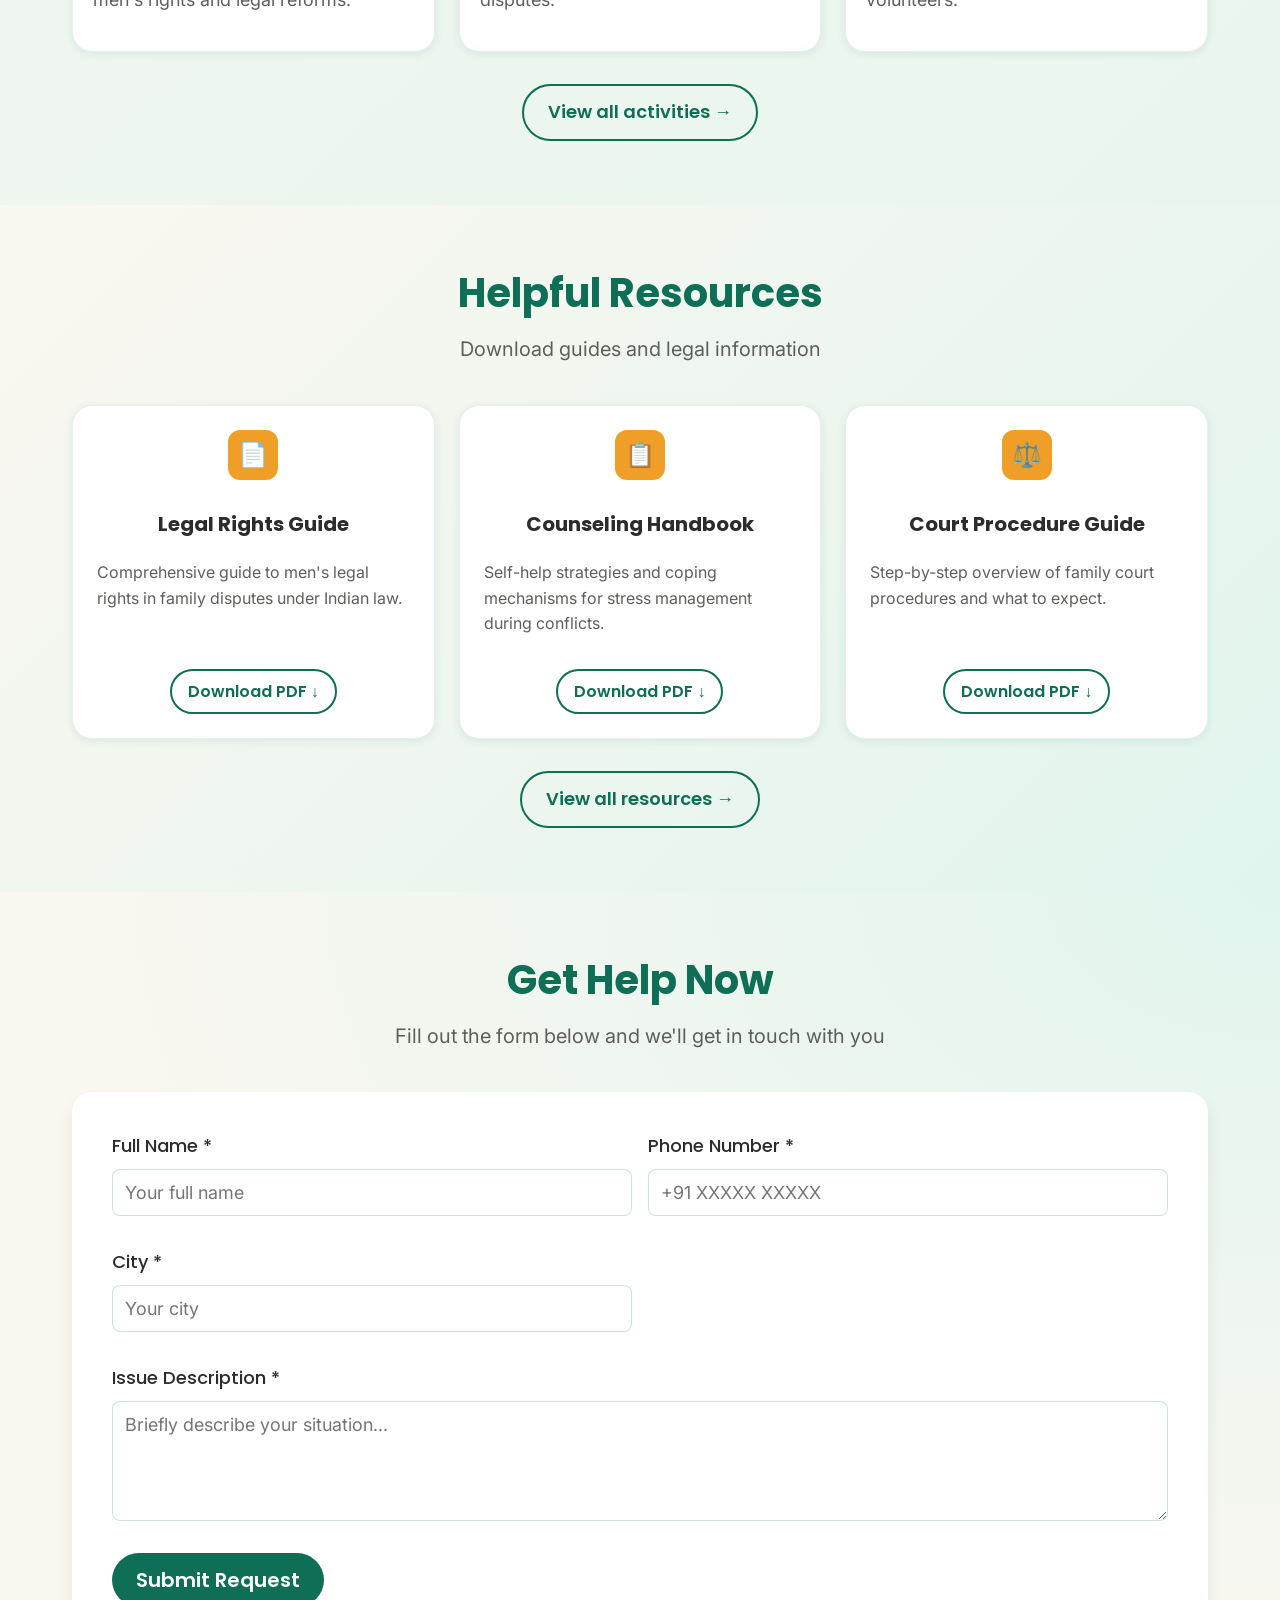
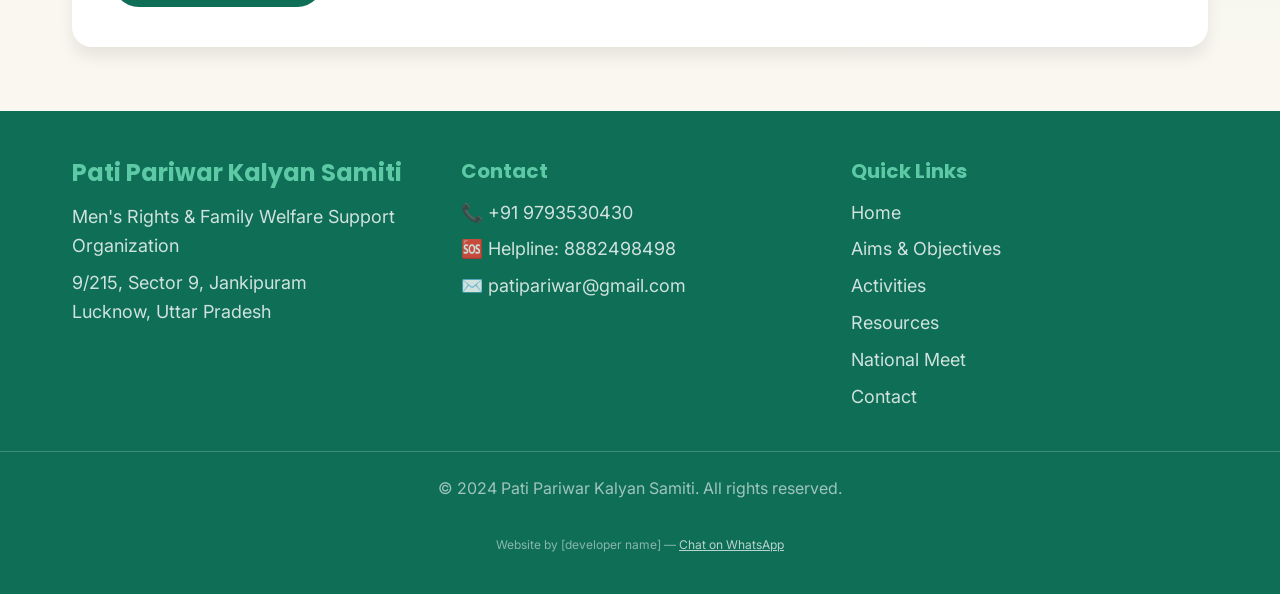
==== commit d5d94156: "Fix site-wide header footer duplication and add contact modal - Create shared header component with " ====
--- a/pati-pariwar-kalyan-samiti/index.html
+++ b/pati-pariwar-kalyan-samiti/index.html
@@ -89,38 +89,14 @@
   </style>
 </head>
 <body class="gradient-diagonal">
-  <header class="header">
-    <div class="container">
-      <div class="header-inner">
-        <a href="#" class="logo"><div class="logo-icon">🏛️</div><span>Pati Pariwar<br>Kalyan Samiti</span></a>
-        <nav class="nav">
-          <a href="#" class="nav-link">Home</a>
-          <a href="#" class="nav-link">About Us</a>
-          <a href="#" class="nav-link">Services</a>
-          <a href="#" class="nav-link">Resources</a>
-          <a href="#get-help" class="nav-link">Contact</a>
-        </nav>
-        <div class="header-actions">
-          <a href="tel:+918882498498" class="helpline-desktop"><span>📞</span><span>Helpline: +91-8882498498</span></a>
-          <button class="hamburger" aria-label="Toggle menu"><span></span><span></span><span></span></button>
-        </div>
-      </div>
-    </div>
-  </header>
-  <nav class="mobile-nav">
-    <ul>
-      <li><a href="#" class="mobile-nav-link">Home</a></li>
-      <li><a href="#" class="mobile-nav-link">About Us</a></li>
-      <li><a href="#" class="mobile-nav-link">Services</a></li>
-      <li><a href="#" class="mobile-nav-link">Resources</a></li>
-      <li><a href="#get-help" class="mobile-nav-link">Contact</a></li>
-      <li style="margin-top:var(--space-6);"><a href="tel:+918882498498" class="btn btn-urgent" style="width:100%;justify-content:center;">📞 Call Helpline</a></li>
-    </ul>
-  </nav>
-  <a href="tel:+918882498498" class="floating-helpline"><span class="floating-helpline-icon">📞</span><span>Call Helpline</span></a>
-
-  <!-- Skip link for accessibility -->
+  <!-- Shared Header Component Container -->
+  <div id="header-container"></div>
+  
+  <!-- Contact Modal Component Container -->
+  <div id="modal-container"></div>
+  
   <a href="#main-content" class="skip-link">Skip to main content</a>
+  
   <main id="main-content">
     <section class="hero gradient-radial reveal">
       <div class="container">
@@ -130,7 +106,7 @@
             <p class="hero-subheading">Save Indian Family — Lucknow</p>
             <div class="hero-buttons">
               <a href="tel:+918882498498" class="btn btn-urgent btn-lg">📞 Call helpline now</a>
-              <a href="#get-help" class="btn btn-outline btn-lg">Get help online</a>
+              <button type="button" class="btn btn-primary btn-lg" data-open-modal="contact">Get help online</button>
             </div>
           </div>
           <div class="hero-image-grid">
@@ -294,18 +270,8 @@
     </section>
   </main>
 
-  <footer class="footer">
-    <div class="container">
-      <div class="footer-grid">
-        <div class="footer-section"><h4>Pati Pariwar Kalyan Samiti</h4><p>Supporting families and protecting men's rights in Lucknow since 2012.</p></div>
-        <div class="footer-section"><h4>Quick Links</h4><p><a href="#">About Us</a></p><p><a href="#">Our Services</a></p><p><a href="#">Resources</a></p><p><a href="#get-help">Contact</a></p></div>
-        <div class="footer-section"><h4>Services</h4><p><a href="#">Legal Aid</a></p><p><a href="#">Counseling</a></p><p><a href="#">Support Groups</a></p><p><a href="#">Emergency Helpline</a></p></div>
-        <div class="footer-section"><h4>Contact Info</h4><p>📍 Lucknow, Uttar Pradesh, India</p><p><a href="mailto:contact@patipariwar.org">contact@patipariwar.org</a></p><p><a href="tel:+918882498498">+91-8882498498</a></p></div>
-      </div>
-      <div class="footer-bottom"><p>&copy; 2024 Pati Pariwar Kalyan Samiti. All rights reserved.</p></div>
-      <div class="developer-credit"><p>Website by [developer name] — <a href="https://wa.me/918423010046" target="_blank" rel="noopener">Chat on WhatsApp</a></p></div>
-    </div>
-  </footer>
+  <!-- Shared Footer Component Container -->
+  <div id="footer-container"></div>
 
   <script src="js/main.js"></script>
   <script>
--- a/pati-pariwar-kalyan-samiti/css/style.css
+++ b/pati-pariwar-kalyan-samiti/css/style.css
@@ -1678,3 +1678,411 @@
 .skip-link:focus {
   top: 0;
 }
+
+/* ============================================
+   SHARED COMPONENT STYLES (Header/Footer/Modal)
+   ============================================ */
+
+/* Site Header Component */
+.site-header {
+  position: sticky;
+  top: 0;
+  z-index: 1000;
+  background: rgba(250, 247, 240, 0.95);
+  backdrop-filter: blur(10px);
+  border-bottom: 1px solid rgba(15, 110, 86, 0.1);
+  height: var(--header-height-mobile);
+  display: flex;
+  align-items: center;
+}
+
+@media (min-width: 768px) {
+  .site-header {
+    height: var(--header-height);
+  }
+}
+
+.site-header .header-inner {
+  display: flex;
+  align-items: center;
+  justify-content: space-between;
+  width: 100%;
+}
+
+.site-header .logo {
+  display: flex;
+  align-items: center;
+  gap: var(--space-3);
+  font-family: var(--font-heading);
+  font-weight: var(--weight-extrabold);
+  font-size: var(--text-lg);
+  color: var(--color-primary);
+  text-decoration: none;
+}
+
+.site-header .logo:hover {
+  color: var(--color-secondary);
+}
+
+.site-header .main-nav {
+  display: none;
+}
+
+@media (min-width: 1024px) {
+  .site-header .main-nav {
+    display: block;
+  }
+}
+
+.site-header .nav-list {
+  display: flex;
+  gap: var(--space-6);
+  align-items: center;
+}
+
+.site-header .nav-list a {
+  font-family: var(--font-heading);
+  font-weight: var(--weight-medium);
+  color: var(--color-text-primary);
+  padding: var(--space-2) 0;
+  position: relative;
+  text-decoration: none;
+  transition: color var(--transition-fast);
+}
+
+.site-header .nav-list a:hover {
+  color: var(--color-secondary);
+}
+
+.site-header .nav-list a::after {
+  content: '';
+  position: absolute;
+  bottom: 0;
+  left: 0;
+  width: 0;
+  height: 2px;
+  background: var(--color-secondary);
+  transition: width var(--transition-normal);
+}
+
+.site-header .nav-list a:hover::after,
+.site-header .nav-list a.active::after {
+  width: 100%;
+}
+
+.site-header .nav-list a.active {
+  color: var(--color-secondary);
+  font-weight: var(--weight-semibold);
+}
+
+.site-header .header-actions {
+  display: flex;
+  align-items: center;
+  gap: var(--space-3);
+}
+
+.site-header .header-helpline {
+  display: none;
+}
+
+@media (min-width: 1024px) {
+  .site-header .header-helpline {
+    display: inline-flex;
+  }
+}
+
+/* Hamburger in header */
+.site-header .hamburger {
+  display: flex;
+  flex-direction: column;
+  gap: 5px;
+  padding: var(--space-2);
+  z-index: 1001;
+  background: transparent;
+  border: none;
+  cursor: pointer;
+  min-width: 44px;
+  min-height: 44px;
+  justify-content: center;
+  align-items: center;
+}
+
+@media (min-width: 1024px) {
+  .site-header .hamburger {
+    display: none;
+  }
+}
+
+.site-header .hamburger span {
+  display: block;
+  width: 24px;
+  height: 2px;
+  background: var(--color-text-primary);
+  transition: all var(--transition-normal);
+}
+
+.site-header .hamburger.active span:nth-child(1) {
+  transform: rotate(45deg) translate(5px, 5px);
+}
+
+.site-header .hamburger.active span:nth-child(2) {
+  opacity: 0;
+}
+
+.site-header .hamburger.active span:nth-child(3) {
+  transform: rotate(-45deg) translate(5px, -5px);
+}
+
+/* Mobile nav for shared header */
+.site-header .main-nav.nav-open .nav-list {
+  position: fixed;
+  top: var(--header-height-mobile);
+  left: 0;
+  width: 100%;
+  height: calc(100vh - var(--header-height-mobile));
+  background: var(--color-bg-cream);
+  padding: var(--space-6);
+  flex-direction: column;
+  transform: translateX(100%);
+  transition: transform var(--transition-normal);
+}
+
+.site-header .main-nav.nav-open .nav-list {
+  transform: translateX(0);
+}
+
+@media (min-width: 1024px) {
+  .site-header .main-nav.nav-open .nav-list {
+    position: static;
+    height: auto;
+    transform: none;
+    padding: 0;
+    background: transparent;
+  }
+}
+
+/* Site Footer Component */
+.site-footer {
+  background: var(--color-primary);
+  color: white;
+  padding: var(--space-12) 0 var(--space-6);
+}
+
+.site-footer .footer-content {
+  display: grid;
+  grid-template-columns: 1fr;
+  gap: var(--space-8);
+  margin-bottom: var(--space-8);
+}
+
+@media (min-width: 768px) {
+  .site-footer .footer-content {
+    grid-template-columns: repeat(2, 1fr);
+  }
+}
+
+@media (min-width: 1024px) {
+  .site-footer .footer-content {
+    grid-template-columns: repeat(3, 1fr);
+  }
+}
+
+.site-footer .footer-section h3 {
+  color: var(--color-primary-light);
+  margin-bottom: var(--space-4);
+  font-size: var(--text-xl);
+}
+
+.site-footer .footer-section h4 {
+  color: var(--color-primary-light);
+  margin-bottom: var(--space-4);
+  font-size: var(--text-lg);
+}
+
+.site-footer .footer-section p,
+.site-footer .footer-section address,
+.site-footer .footer-section a {
+  color: rgba(255, 255, 255, 0.8);
+  margin-bottom: var(--space-2);
+  font-style: normal;
+}
+
+.site-footer .footer-section a:hover {
+  color: var(--color-primary-light);
+}
+
+.site-footer .contact-list,
+.site-footer .footer-nav {
+  list-style: none;
+  padding: 0;
+}
+
+.site-footer .contact-list li,
+.site-footer .footer-nav li {
+  margin-bottom: var(--space-2);
+}
+
+.site-footer .footer-bottom {
+  border-top: 1px solid rgba(255, 255, 255, 0.2);
+  padding-top: var(--space-6);
+  text-align: center;
+  color: rgba(255, 255, 255, 0.6);
+  font-size: var(--text-sm);
+}
+
+.site-footer .developer-credit {
+  margin-top: var(--space-2);
+  font-size: 12px;
+  color: rgba(255, 255, 255, 0.5);
+}
+
+.site-footer .developer-credit a {
+  color: rgba(255, 255, 255, 0.7);
+  text-decoration: underline;
+}
+
+.site-footer .developer-credit a:hover {
+  color: var(--color-primary-light);
+}
+
+/* Contact Modal */
+.modal-overlay {
+  position: fixed;
+  top: 0;
+  left: 0;
+  width: 100%;
+  height: 100%;
+  background: rgba(0, 0, 0, 0.6);
+  display: flex;
+  align-items: center;
+  justify-content: center;
+  z-index: 2000;
+  opacity: 0;
+  visibility: hidden;
+  transition: opacity var(--transition-normal), visibility var(--transition-normal);
+  padding: var(--space-4);
+}
+
+.modal-overlay.active {
+  opacity: 1;
+  visibility: visible;
+}
+
+.modal {
+  background: white;
+  border-radius: var(--radius-lg);
+  padding: var(--space-8);
+  max-width: 500px;
+  width: 100%;
+  max-height: 90vh;
+  overflow-y: auto;
+  position: relative;
+  transform: translateY(20px);
+  transition: transform var(--transition-normal);
+}
+
+.modal-overlay.active .modal {
+  transform: translateY(0);
+}
+
+.modal-close {
+  position: absolute;
+  top: var(--space-4);
+  right: var(--space-4);
+  font-size: var(--text-2xl);
+  color: var(--color-text-secondary);
+  background: transparent;
+  border: none;
+  cursor: pointer;
+  width: 44px;
+  height: 44px;
+  display: flex;
+  align-items: center;
+  justify-content: center;
+  border-radius: 50%;
+  transition: background var(--transition-fast);
+}
+
+.modal-close:hover {
+  background: var(--color-bg-cream);
+}
+
+.modal-title {
+  font-family: var(--font-heading);
+  font-size: var(--text-2xl);
+  color: var(--color-primary);
+  margin-bottom: var(--space-2);
+}
+
+.modal-subtitle {
+  color: var(--color-text-secondary);
+  margin-bottom: var(--space-6);
+}
+
+.modal .form-group {
+  margin-bottom: var(--space-4);
+}
+
+.modal .form-group label {
+  display: block;
+  font-weight: var(--weight-medium);
+  margin-bottom: var(--space-2);
+  color: var(--color-text-primary);
+}
+
+.modal .form-group input,
+.modal .form-group textarea {
+  width: 100%;
+  padding: var(--space-3);
+  border: 1px solid #ddd;
+  border-radius: var(--radius-sm);
+  font-family: var(--font-body);
+  font-size: var(--text-base);
+  transition: border-color var(--transition-fast);
+}
+
+.modal .form-group input:focus,
+.modal .form-group textarea:focus {
+  outline: none;
+  border-color: var(--color-primary);
+  box-shadow: 0 0 0 3px rgba(15, 110, 86, 0.1);
+}
+
+.modal .form-group.error input,
+.modal .form-group.error textarea {
+  border-color: var(--color-urgent);
+}
+
+.modal .error-message {
+  color: var(--color-urgent);
+  font-size: var(--text-sm);
+  margin-top: var(--space-1);
+}
+
+.modal .form-note {
+  font-size: var(--text-sm);
+  color: var(--color-text-secondary);
+  margin-top: var(--space-4);
+  text-align: center;
+}
+
+.modal .btn-full {
+  width: 100%;
+  justify-content: center;
+}
+
+@media (max-width: 480px) {
+  .modal {
+    padding: var(--space-6);
+  }
+}
+
+/* Body class when modal is open */
+body.modal-open {
+  overflow: hidden;
+}
+
+/* Menu open body state */
+body.menu-open {
+  overflow: hidden;
+}
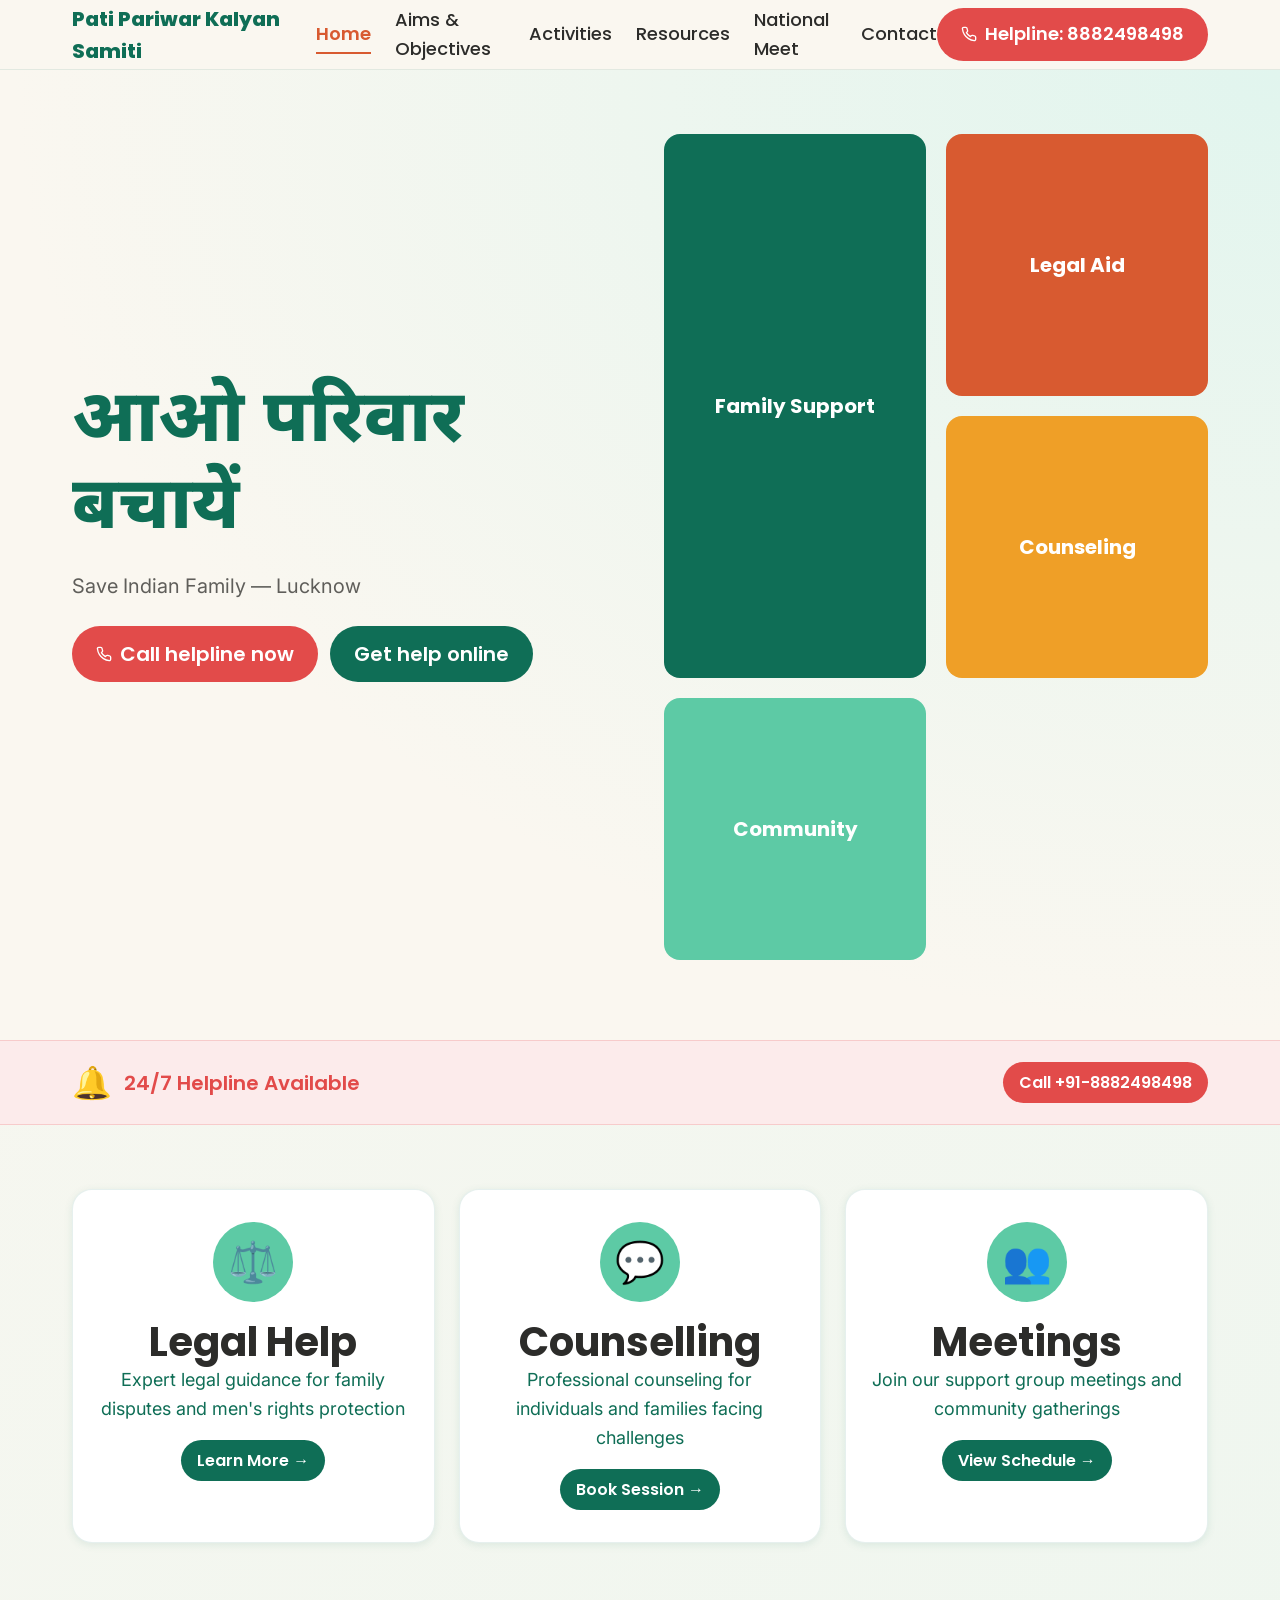
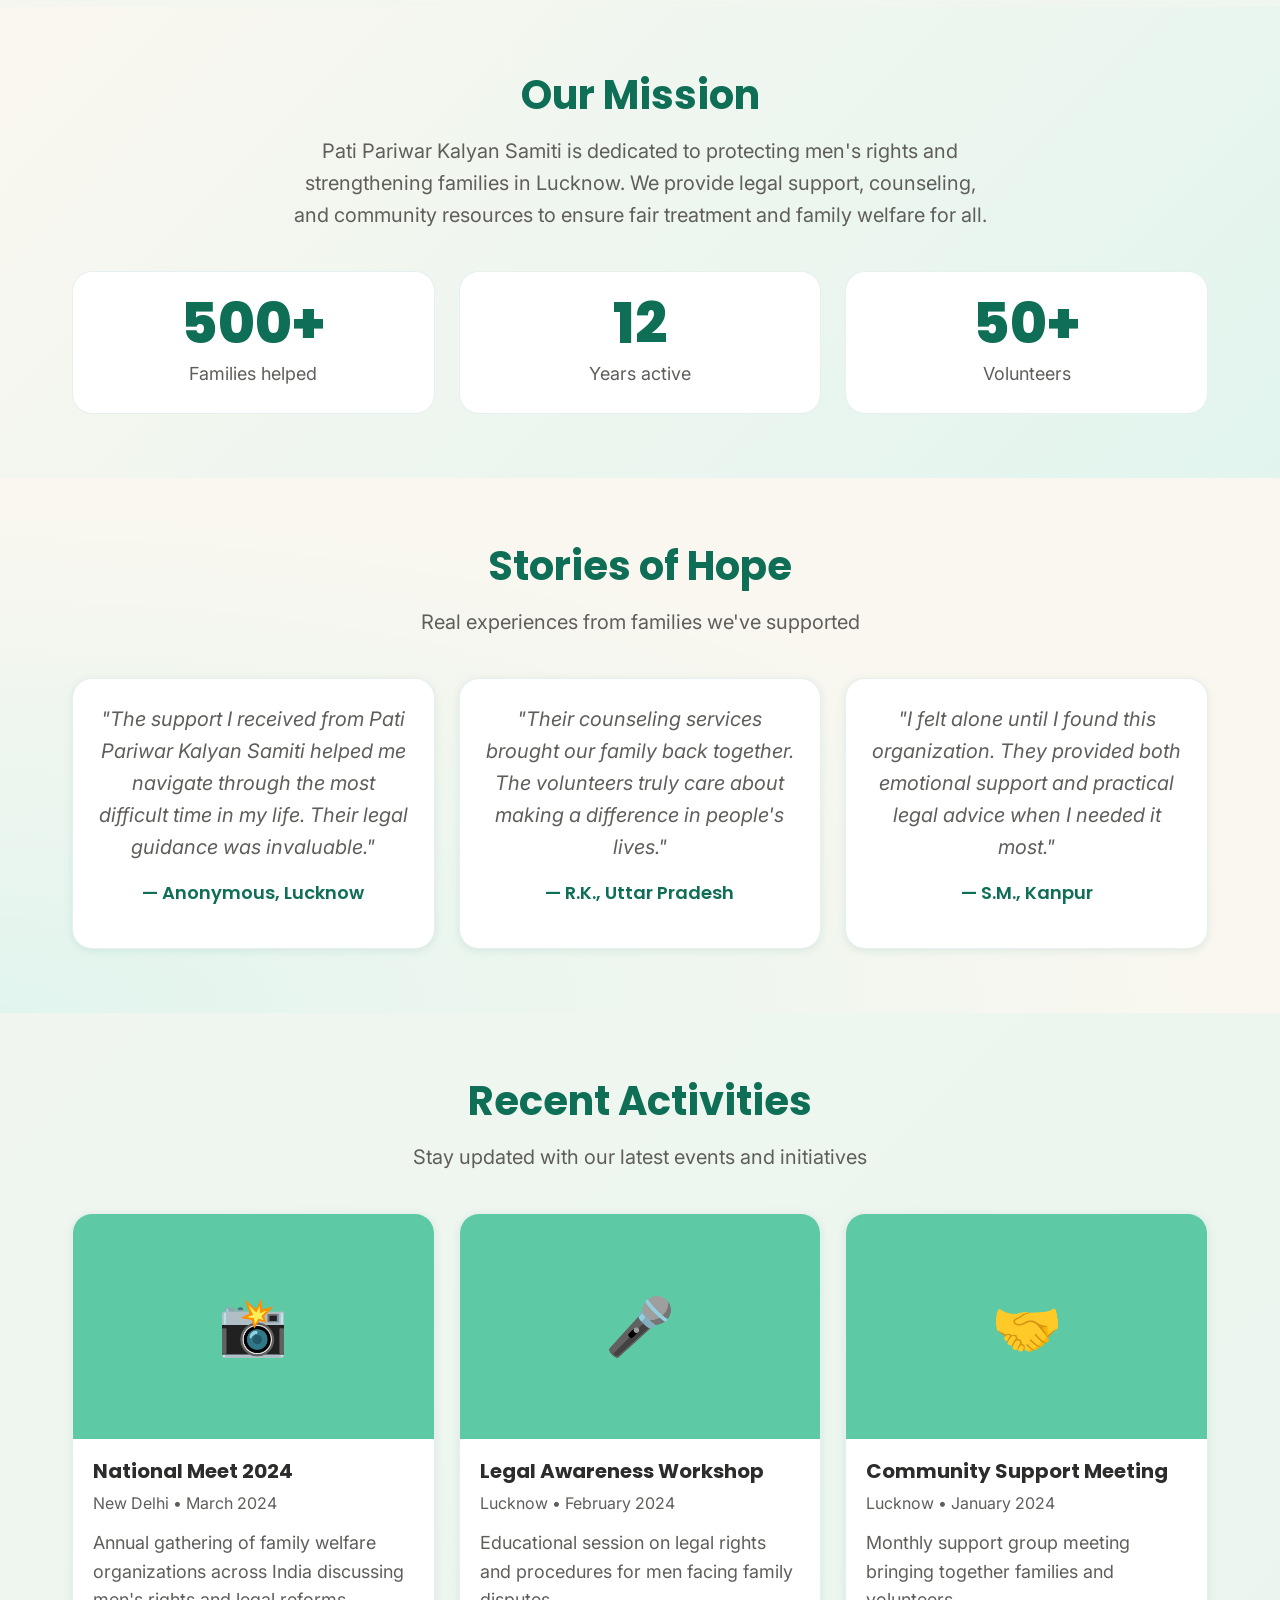
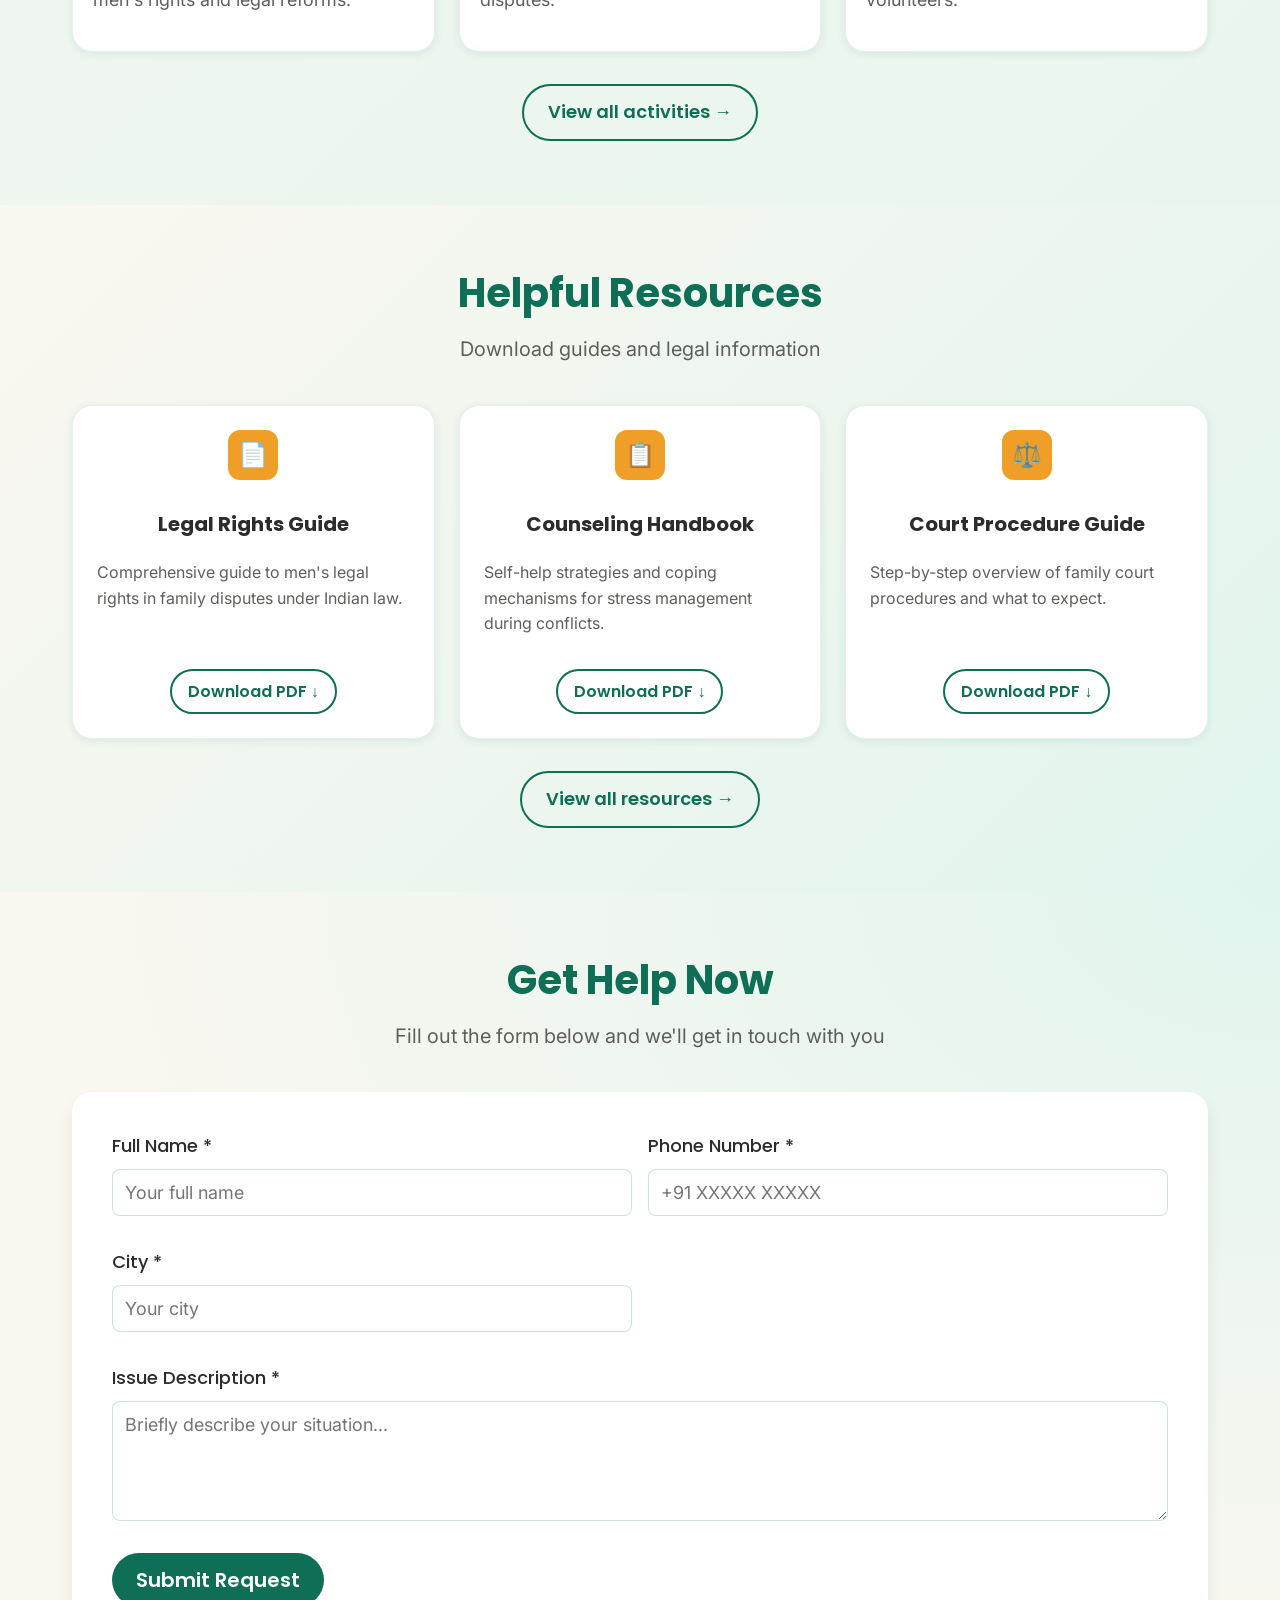
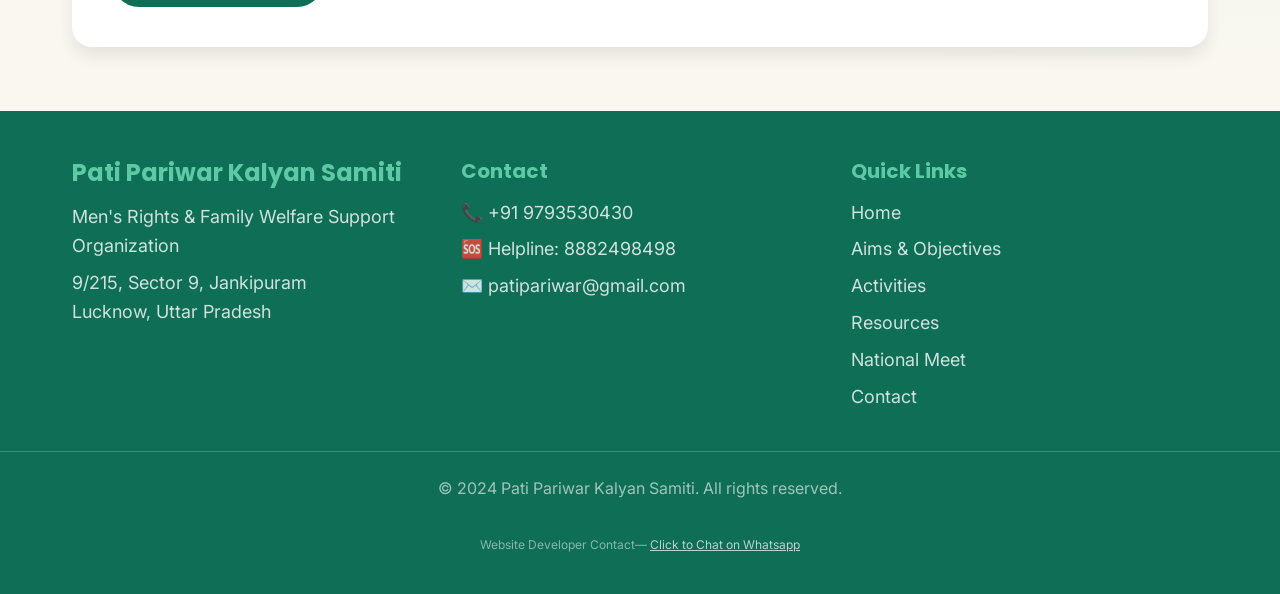
==== commit 62e20ecd: "Refactor footer and header components for improved accessibility and responsiveness; update resource" ====
--- a/pati-pariwar-kalyan-samiti/index.html
+++ b/pati-pariwar-kalyan-samiti/index.html
@@ -105,7 +105,10 @@
             <h1 class="hero-tagline hindi">आओ परिवार बचायें</h1>
             <p class="hero-subheading">Save Indian Family — Lucknow</p>
             <div class="hero-buttons">
-              <a href="tel:+918882498498" class="btn btn-urgent btn-lg">📞 Call helpline now</a>
+              <a href="tel:+918882498498" class="btn btn-urgent btn-lg">
+                <svg class="btn-icon" xmlns="http://www.w3.org/2000/svg" width="16" height="16" viewBox="0 0 24 24" fill="none" stroke="currentColor" stroke-width="2" stroke-linecap="round" stroke-linejoin="round"><path d="M22 16.92v3a2 2 0 0 1-2.18 2 19.79 19.79 0 0 1-8.63-3.07 19.5 19.5 0 0 1-6-6 19.79 19.79 0 0 1-3.07-8.67A2 2 0 0 1 4.11 2h3a2 2 0 0 1 2 1.72 12.84 12.84 0 0 0 .7 2.81 2 2 0 0 1-.45 2.11L8.09 9.91a16 16 0 0 0 6 6l1.27-1.27a2 2 0 0 1 2.11-.45 12.84 12.84 0 0 0 2.81.7A2 2 0 0 1 22 16.92z"/></svg>
+                Call helpline now
+              </a>
               <button type="button" class="btn btn-primary btn-lg" data-open-modal="contact">Get help online</button>
             </div>
           </div>
--- a/pati-pariwar-kalyan-samiti/css/style.css
+++ b/pati-pariwar-kalyan-samiti/css/style.css
@@ -134,7 +134,6 @@
   color: var(--color-text-primary);
   background-color: var(--color-bg-cream);
   min-height: 100vh;
-  overflow-x: hidden;
 }
 
 /* Hindi Text Support */
@@ -419,16 +418,32 @@
   }
 }
 
-.nav {
+.main-nav {
   display: none;
 }
 
 @media (min-width: 1024px) {
-  .nav {
+  .main-nav {
     display: flex;
     align-items: center;
     gap: var(--space-8);
   }
+}
+
+.nav-list {
+  display: flex;
+  flex-direction: column; /* Initially stack vertically for mobile */
+  gap: var(--space-2);
+}
+
+@media (min-width: 1024px) {
+  .nav-list {
+    flex-direction: row; /* Switch to row for desktop */
+  }
+}
+
+.nav-list li {
+  list-style: none;
 }
 
 .nav-link {
@@ -437,6 +452,12 @@
   color: var(--color-text-primary);
   padding: var(--space-2) 0;
   position: relative;
+  text-decoration: none;
+  transition: color var(--transition-fast);
+}
+
+.nav-link:hover {
+  color: var(--color-secondary);
 }
 
 .nav-link::after {
@@ -532,36 +553,34 @@
 }
 
 /* MOBILE NAV OVERLAY */
-.mobile-nav {
-  position: fixed;
-  top: var(--header-height-mobile);
+/* The .mobile-nav class is not used in the header.html. The .main-nav element itself is toggled. */
+/* We need to make .main-nav visible when .nav-open is added by JS. */
+.main-nav.nav-open {
+  display: flex !important; /* Override the default display: none; below 1024px */
+  flex-direction: column; /* Stack items vertically */
+  position: absolute; /* Position it relative to the header */
+  top: 100%; /* Place it directly below the header */
   left: 0;
-  width: 100%;
-  height: calc(100vh - var(--header-height-mobile));
+  right: 0;
   background: var(--color-bg-cream);
-  padding: var(--space-6);
-  transform: translateX(100%);
-  transition: transform var(--transition-normal);
-  z-index: 999;
-}
-
-.mobile-nav.active {
-  transform: translateX(0);
-}
-
-.mobile-nav ul {
-  display: flex;
-  flex-direction: column;
-  gap: var(--space-4);
-}
-
-.mobile-nav-link {
-  font-family: var(--font-heading);
-  font-size: var(--text-xl);
-  font-weight: var(--weight-semibold);
-  color: var(--color-text-primary);
-  padding: var(--space-3) 0;
-  border-bottom: 1px solid rgba(15, 110, 86, 0.1);
+  padding: var(--space-4);
+  border-top: 1px solid rgba(15, 110, 86, 0.1);
+  z-index: 999; /* Ensure it's above other content */
+  max-height: calc(100vh - var(--header-height-mobile)); /* Limit height */
+  overflow-y: auto; /* Allow scrolling if content is long */
+}
+
+@media (min-width: 1024px) {
+  .main-nav.nav-open {
+    position: static; /* Reset position on desktop */
+    display: flex !important; /* Ensure it remains visible */
+    flex-direction: row; /* Desktop layout */
+    max-height: none; /* Remove height limit */
+    overflow-y: visible; /* Remove scroll */
+    background: transparent; /* Remove background */
+    padding: 0; /* Remove padding */
+    border-top: none; /* Remove border */
+  }
 }
 
 /* FLOATING HELPLINE BUTTON */
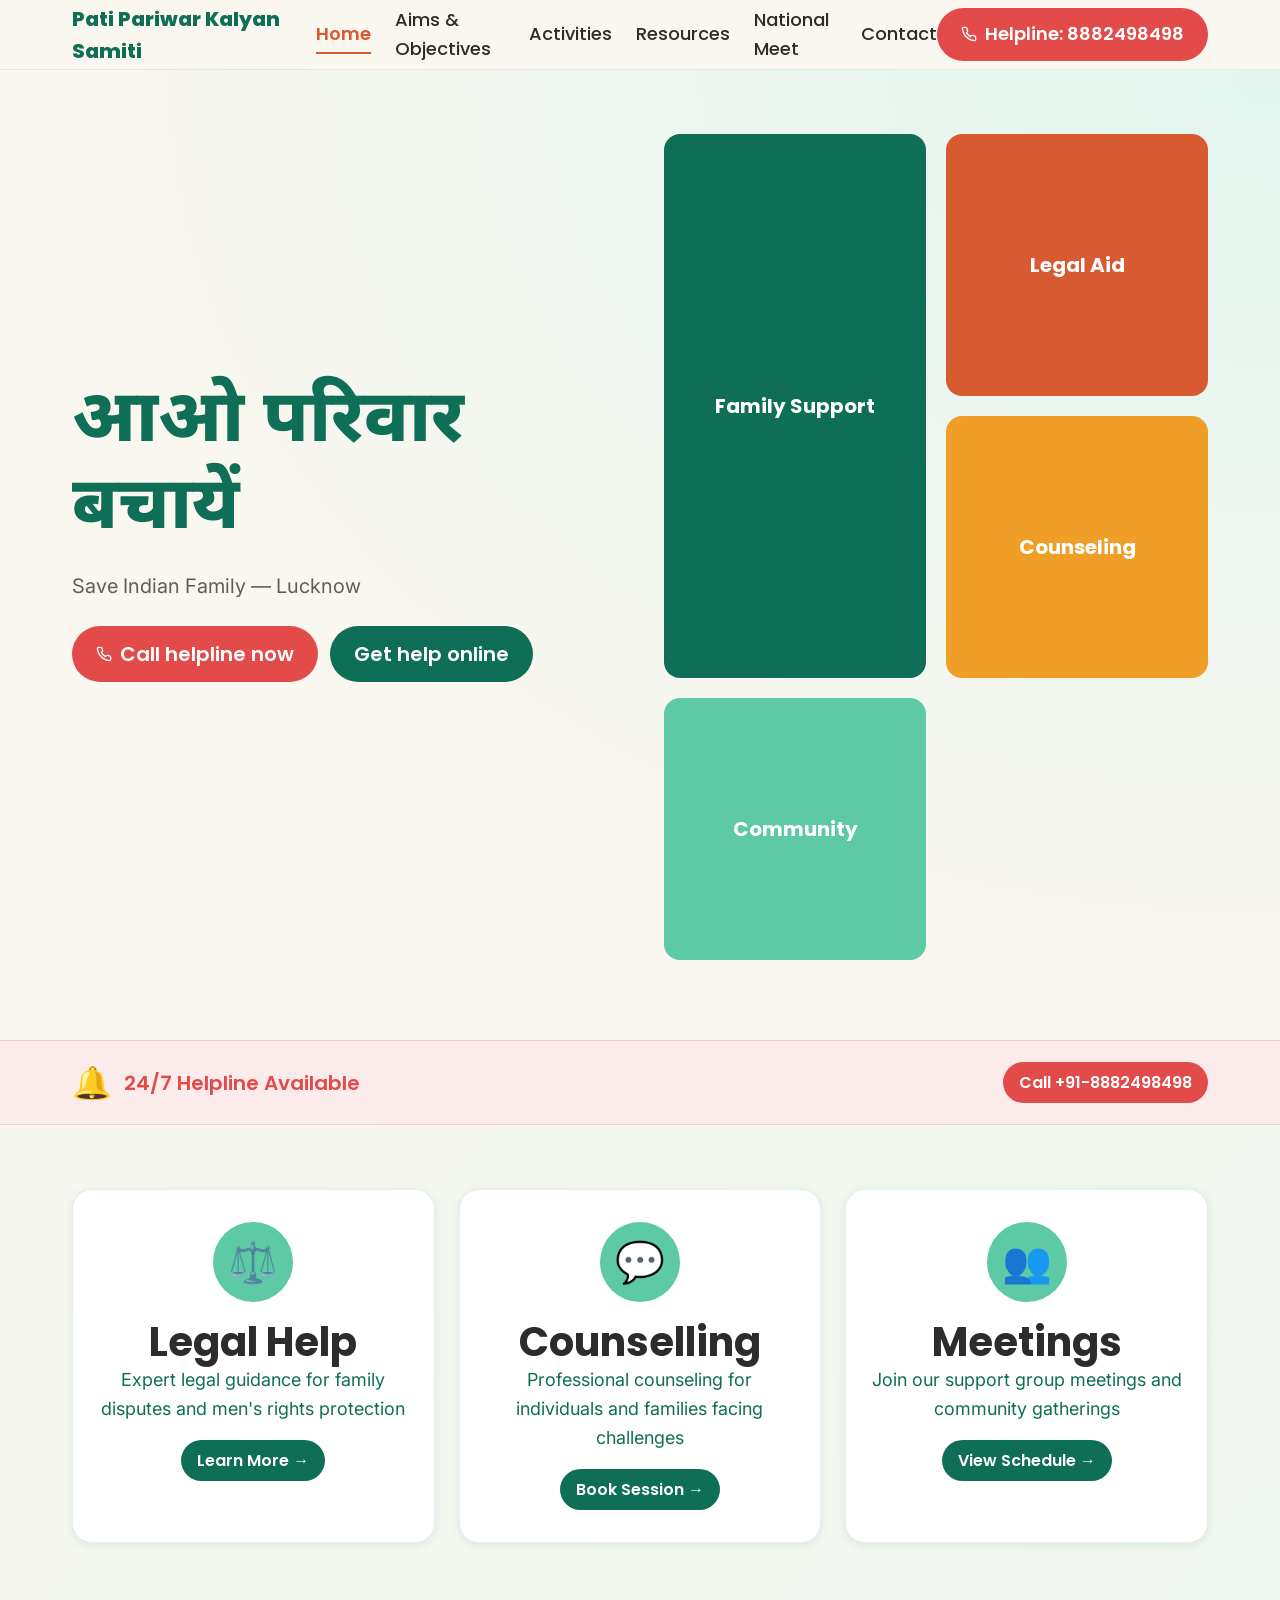
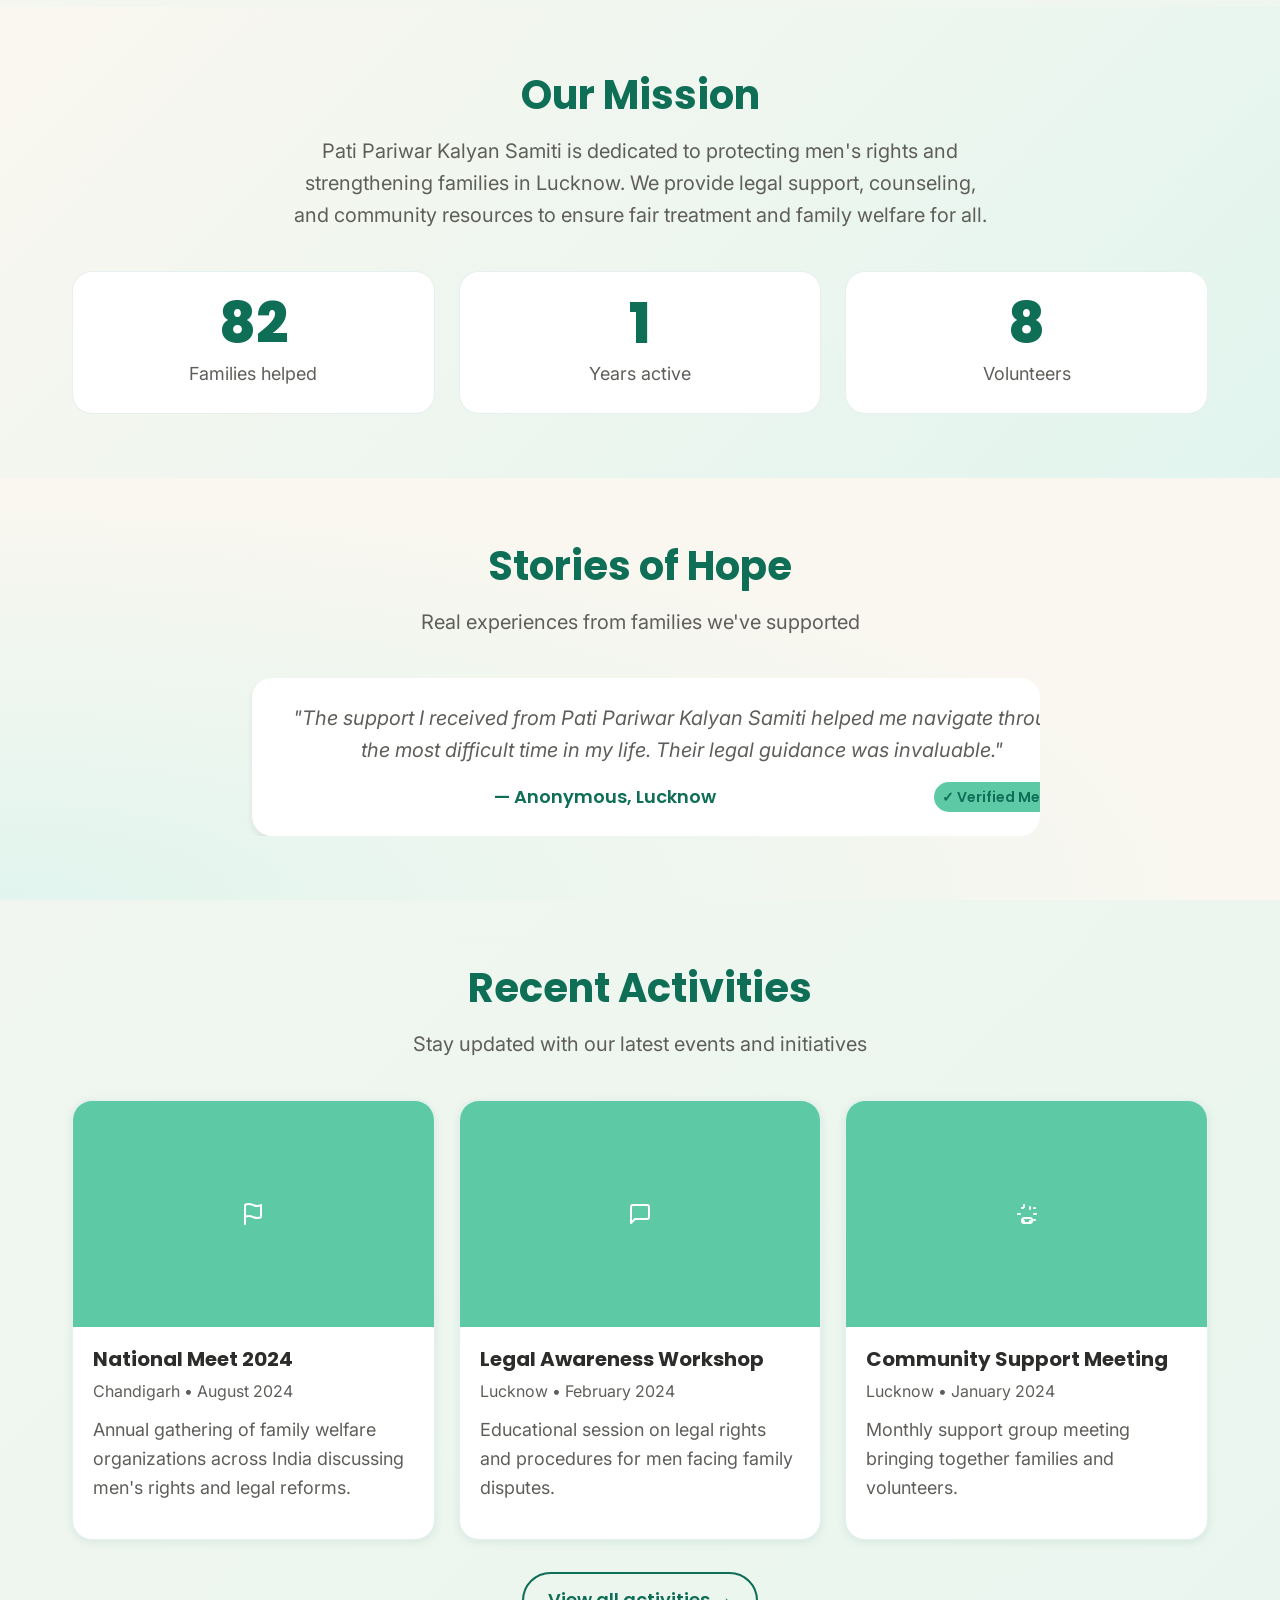
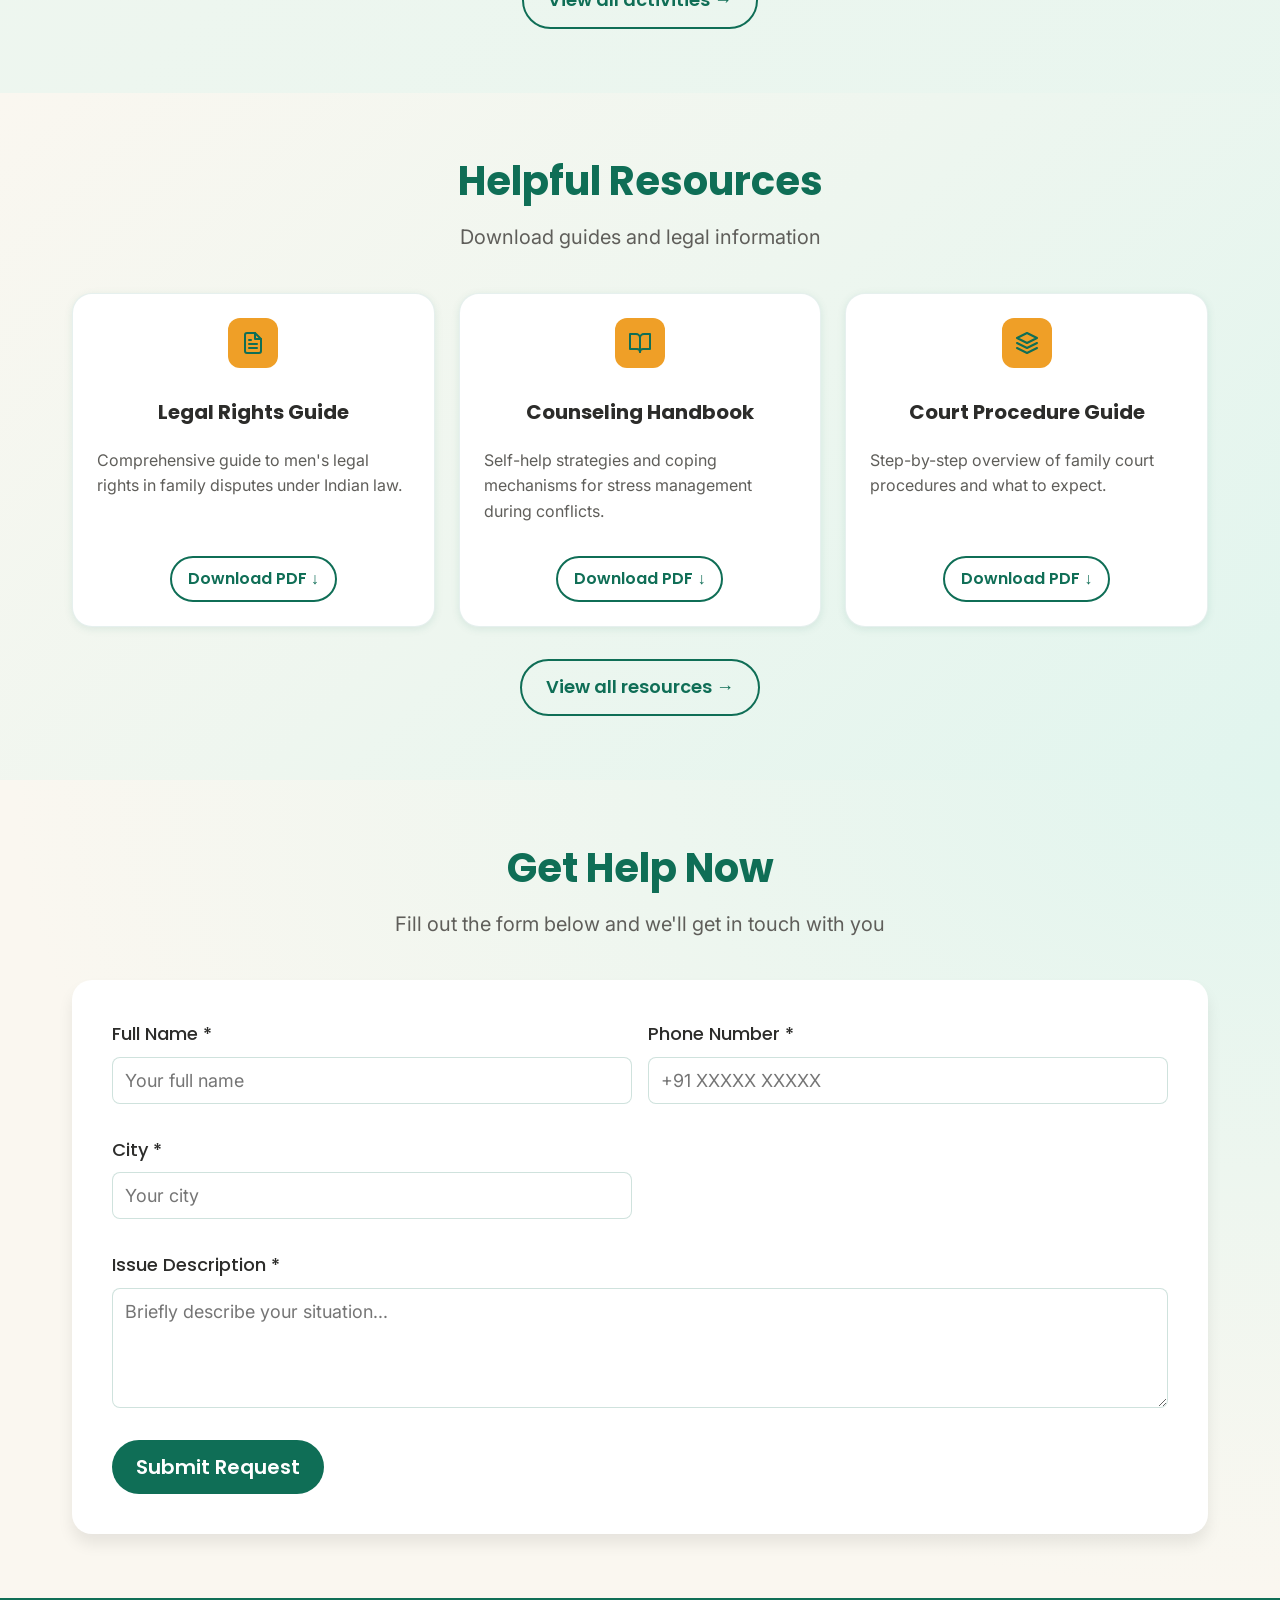
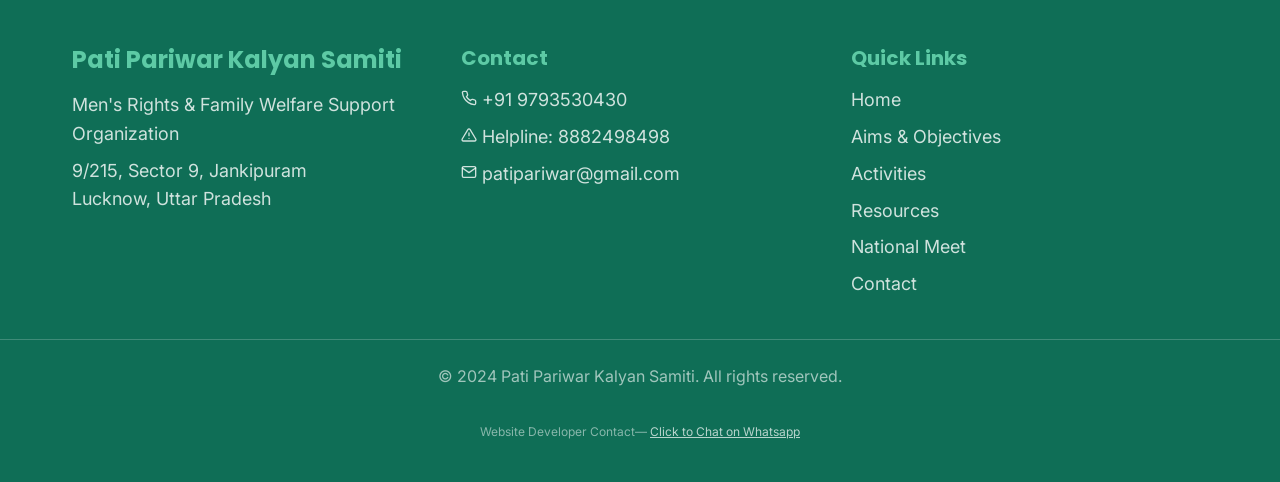
==== commit 76228e63: "Enhance resource cards with SVG icons and reveal animations for improved user experience in resource" ====
--- a/pati-pariwar-kalyan-samiti/index.html
+++ b/pati-pariwar-kalyan-samiti/index.html
@@ -86,6 +86,89 @@
     .developer-credit p{font-size:12px;color:var(--color-text-secondary);margin:0}
     .developer-credit a{color:var(--color-primary);text-decoration:none}
     .developer-credit a:hover{text-decoration:underline}
+
+    /* Testimonials Slider Styles */
+    .testimonials-slider-container {
+      position: relative;
+      max-width: 800px; /* Match the width of the section header */
+      margin: 0 auto;
+      overflow: hidden; /* Hide overflow */
+      border-radius: var(--radius-xl); /* Match card radius */
+    }
+
+    .testimonials-slider {
+      display: flex;
+      width: 300%; /* Ensure it's wide enough for all slides (slideCount * 100%) */
+      transition: transform 0.5s ease-in-out; /* Smooth transition for sliding */
+    }
+
+    .testimonial-card {
+      min-width: calc(800px / 3); /* Calculate width based on container and number of slides */
+      padding: var(--space-6);
+      background: white;
+      border-radius: var(--radius-xl);
+      box-shadow: var(--shadow-md);
+      margin: 0 var(--space-3); /* Add some side margin */
+    }
+
+    .testimonial-author {
+      margin-top: var(--space-4);
+      font-family: var(--font-heading);
+      font-weight: var(--weight-semibold);
+      color: var(--color-primary);
+      display: flex;
+      justify-content: space-between;
+      align-items: center;
+    }
+
+    .author-name {
+      flex-grow: 1; /* Allow name to take available space */
+    }
+
+    .verified-badge {
+      background: var(--color-primary-light);
+      color: var(--color-primary);
+      font-size: var(--text-xs);
+      padding: var(--space-1) var(--space-2);
+      border-radius: var(--radius-pill);
+      font-weight: var(--weight-semibold);
+    }
+
+    .slider-arrow {
+      position: absolute;
+      top: 50%;
+      transform: translateY(-50%);
+      background: rgba(255, 255, 255, 0.8);
+      border: none;
+      font-size: var(--text-2xl);
+      width: 50px;
+      height: 50px;
+      border-radius: 50%;
+      cursor: pointer;
+      display: flex;
+      align-items: center;
+      justify-content: center;
+      z-index: 10;
+      transition: background var(--transition-normal);
+    }
+    .slider-arrow:hover {
+      background: white;
+    }
+    .slider-prev {
+      left: -30px; /* Position slightly outside the container */
+    }
+    .slider-next {
+      right: -30px; /* Position slightly outside the container */
+    }
+
+    @media(min-width: 768px) {
+      .slider-prev {
+        left: -60px;
+      }
+      .slider-next {
+        right: -60px;
+      }
+    }
   </style>
 </head>
 <body class="gradient-diagonal">
@@ -164,9 +247,9 @@
         </div>
         <!-- Stats Cards - PLACEHOLDER DATA (client to supply real numbers) -->
         <div class="stats-grid">
-          <div class="stat-card"><!-- TODO: Replace with actual statistics from client --><div class="stat-number">500+</div><div class="stat-label">Families helped</div></div>
-          <div class="stat-card"><!-- TODO: Replace with actual statistics from client --><div class="stat-number">12</div><div class="stat-label">Years active</div></div>
-          <div class="stat-card"><!-- TODO: Replace with actual statistics from client --><div class="stat-number">50+</div><div class="stat-label">Volunteers</div></div>
+          <div class="stat-card"><span class="stat-number" id="counter-families" data-target="500">500+</span><div class="stat-label">Families helped</div></div>
+          <div class="stat-card"><span class="stat-number" id="counter-years" data-target="12">12</span><div class="stat-label">Years active</div></div>
+          <div class="stat-card"><span class="stat-number" id="counter-volunteers" data-target="50">50+</span><div class="stat-label">Volunteers</div></div>
         </div>
       </div>
     </section>
@@ -177,11 +260,33 @@
           <h2 class="section-title">Stories of Hope</h2>
           <p class="section-subtitle">Real experiences from families we've supported</p>
         </div>
-        <div class="testimonials-grid">
-          <!-- Testimonial cards - PLACEHOLDER CONTENT (client to supply real testimonials) -->
-          <div class="card testimonial-card"><p class="testimonial-quote">"The support I received from Pati Pariwar Kalyan Samiti helped me navigate through the most difficult time in my life. Their legal guidance was invaluable."</p><p class="testimonial-author">— Anonymous, Lucknow</p></div>
-          <div class="card testimonial-card"><p class="testimonial-quote">"Their counseling services brought our family back together. The volunteers truly care about making a difference in people's lives."</p><p class="testimonial-author">— R.K., Uttar Pradesh</p></div>
-          <div class="card testimonial-card"><p class="testimonial-quote">"I felt alone until I found this organization. They provided both emotional support and practical legal advice when I needed it most."</p><p class="testimonial-author">— S.M., Kanpur</p></div>
+        <!-- Testimonials Slider -->
+        <div class="testimonials-slider-container">
+          <div class="testimonials-slider">
+            <div class="testimonial-card">
+              <p class="testimonial-quote">"The support I received from Pati Pariwar Kalyan Samiti helped me navigate through the most difficult time in my life. Their legal guidance was invaluable."</p>
+              <div class="testimonial-author">
+                  <span class="author-name">— Anonymous, Lucknow</span>
+                  <span class="verified-badge">✓ Verified Member</span>
+              </div>
+            </div>
+            <div class="testimonial-card">
+              <p class="testimonial-quote">"Their counseling services brought our family back together. The volunteers truly care about making a difference in people's lives."</p>
+              <div class="testimonial-author">
+                  <span class="author-name">— R.K., Uttar Pradesh</span>
+                  <span class="verified-badge">✓ Verified Member</span>
+              </div>
+            </div>
+            <div class="testimonial-card">
+              <p class="testimonial-quote">"I felt alone until I found this organization. They provided both emotional support and practical legal advice when I needed it most."</p>
+              <div class="testimonial-author">
+                  <span class="author-name">— S.M., Kanpur</span>
+                  <span class="verified-badge">✓ Verified Member</span>
+              </div>
+            </div>
+          </div>
+          <button class="slider-arrow slider-prev" aria-label="Previous testimonial">‹</button>
+          <button class="slider-arrow slider-next" aria-label="Next testimonial">›</button>
         </div>
       </div>
     </section>
@@ -193,24 +298,24 @@
           <p class="section-subtitle">Stay updated with our latest events and initiatives</p>
         </div>
         <div class="activities-grid">
-          <div class="card activity-card">
-            <div class="activity-image">📸</div>
+          <div class="card activity-card reveal reveal-delay-1">
+            <div class="activity-image"><svg class="activity-icon-svg" xmlns="http://www.w3.org/2000/svg" width="24" height="24" viewBox="0 0 24 24" fill="none" stroke="currentColor" stroke-width="2" stroke-linecap="round" stroke-linejoin="round"><path d="M4 15s1-1 4-1 5 2 8 2 4-1 4-1V3s-1 1-4 1-5-2-8-2-4 1-4 1z"/><line x1="4" y1="22" x2="4" y2="15"/></svg></div>
             <div class="activity-content">
               <h3 class="activity-title">National Meet 2024</h3>
-              <p class="activity-meta">New Delhi • March 2024</p>
+              <p class="activity-meta">Chandigarh • August 2024</p>
               <p class="text-secondary">Annual gathering of family welfare organizations across India discussing men's rights and legal reforms.</p>
             </div>
           </div>
-          <div class="card activity-card">
-            <div class="activity-image">🎤</div>
+          <div class="card activity-card reveal reveal-delay-2">
+            <div class="activity-image"><svg class="activity-icon-svg" xmlns="http://www.w3.org/2000/svg" width="24" height="24" viewBox="0 0 24 24" fill="none" stroke="currentColor" stroke-width="2" stroke-linecap="round" stroke-linejoin="round"><path d="M21 15a2 2 0 0 1-2 2H7l-4 4V5a2 2 0 0 1 2-2h14a2 2 0 0 1 2 2z"/></svg></div>
             <div class="activity-content">
               <h3 class="activity-title">Legal Awareness Workshop</h3>
               <p class="activity-meta">Lucknow • February 2024</p>
               <p class="text-secondary">Educational session on legal rights and procedures for men facing family disputes.</p>
             </div>
           </div>
-          <div class="card activity-card">
-            <div class="activity-image">🤝</div>
+          <div class="card activity-card reveal reveal-delay-3">
+            <div class="activity-image"><svg class="activity-icon-svg" xmlns="http://www.w3.org/2000/svg" width="24" height="24" viewBox="0 0 24 24" fill="none" stroke="currentColor" stroke-width="2" stroke-linecap="round" stroke-linejoin="round"><path d="M17 18a2 2 0 0 0-2-2H9c-1.1 0-2 .9-2 2v1a2 2 0 0 0 2 2h6a2 2 0 0 0 2-2v-1ZM3 12h2m14 0h2M7 6h1m11 0h1M7 18h1m11 0h1M9 3v2m6 0v2M9 21v-2m6 2v-2"/></svg></div>
             <div class="activity-content">
               <h3 class="activity-title">Community Support Meeting</h3>
               <p class="activity-meta">Lucknow • January 2024</p>
@@ -229,20 +334,20 @@
           <p class="section-subtitle">Download guides and legal information</p>
         </div>
         <div class="resources-grid">
-          <a href="#" class="card resource-card">
-            <div class="resource-icon">📄</div>
+          <a href="#" class="card resource-card reveal reveal-delay-1">
+            <div class="resource-icon"><svg class="resource-icon-svg" xmlns="http://www.w3.org/2000/svg" width="24" height="24" viewBox="0 0 24 24" fill="none" stroke="currentColor" stroke-width="2" stroke-linecap="round" stroke-linejoin="round"><path d="M14 2H6a2 2 0 0 0-2 2v16a2 2 0 0 0 2 2h12a2 2 0 0 0 2-2V8z"/><polyline points="14 2 14 8 20 8"/><line x1="16" y1="13" x2="8" y2="13"/><line x1="16" y1="17" x2="8" y2="17"/><polyline points="10 9 9 9 8 9"/></svg></div>
             <h3 class="resource-title">Legal Rights Guide</h3>
             <p class="resource-desc">Comprehensive guide to men's legal rights in family disputes under Indian law.</p>
             <span class="btn btn-outline btn-sm">Download PDF ↓</span>
           </a>
-          <a href="#" class="card resource-card">
-            <div class="resource-icon">📋</div>
+          <a href="#" class="card resource-card reveal reveal-delay-2">
+            <div class="resource-icon"><svg class="resource-icon-svg" xmlns="http://www.w3.org/2000/svg" width="24" height="24" viewBox="0 0 24 24" fill="none" stroke="currentColor" stroke-width="2" stroke-linecap="round" stroke-linejoin="round"><path d="M2 3h6a4 4 0 0 1 4 4v14a3 3 0 0 0-3-3H2z"/><path d="M22 3h-6a4 4 0 0 0-4 4v14a3 3 0 0 1 3-3h7z"/></svg></div>
             <h3 class="resource-title">Counseling Handbook</h3>
             <p class="resource-desc">Self-help strategies and coping mechanisms for stress management during conflicts.</p>
             <span class="btn btn-outline btn-sm">Download PDF ↓</span>
           </a>
-          <a href="#" class="card resource-card">
-            <div class="resource-icon">⚖️</div>
+          <a href="#" class="card resource-card reveal reveal-delay-3">
+            <div class="resource-icon"><svg class="resource-icon-svg" xmlns="http://www.w3.org/2000/svg" width="24" height="24" viewBox="0 0 24 24" fill="none" stroke="currentColor" stroke-width="2" stroke-linecap="round" stroke-linejoin="round"><path d="M12 2L2 7l10 5 10-5-10-5z"/><path d="M2 17l10 5 10-5"/><path d="M2 12l10 5 10-5"/></svg></div>
             <h3 class="resource-title">Court Procedure Guide</h3>
             <p class="resource-desc">Step-by-step overview of family court procedures and what to expect.</p>
             <span class="btn btn-outline btn-sm">Download PDF ↓</span>
@@ -313,6 +418,104 @@
           input.addEventListener('input', function() { this.classList.remove('error'); });
         });
       }
+
+      // Counter Animation Script
+      const statsSection = document.querySelector('.stats-grid');
+      const counters = document.querySelectorAll('.stat-number');
+      let animationTriggered = false;
+
+      const animateCounters = () => {
+        if (animationTriggered) return; // Prevent re-running the animation
+        const sectionTop = statsSection.getBoundingClientRect().top;
+        const sectionVisible = sectionTop < window.innerHeight * 0.75; // Trigger when 75% of the section is visible
+
+        if (sectionVisible) {
+          counters.forEach(counter => {
+            const targetElement = counter;
+            const targetValue = parseInt(targetElement.getAttribute('data-target'));
+            const increment = targetValue / 200; // Adjust speed by changing the divisor
+            let currentValue = 0;
+
+            const updateCounter = () => {
+              currentValue += increment;
+              if (currentValue < targetValue) {
+                targetElement.textContent = Math.floor(currentValue);
+                requestAnimationFrame(updateCounter);
+              } else {
+                targetElement.textContent = targetValue + (targetValue === 500 ? '+' : ''); // Add '+' back for families and volunteers if needed, assuming only families has it for now
+              }
+            };
+
+            updateCounter();
+          });
+          animationTriggered = true; // Mark the animation as triggered
+        }
+      };
+
+      // Run the function on scroll and initial load
+      window.addEventListener('scroll', animateCounters);
+      animateCounters(); // Initial check in case the section is already visible on load
+    });
+
+    // Testimonials Slider Script
+    document.addEventListener('DOMContentLoaded', function() {
+      const sliderContainer = document.querySelector('.testimonials-slider');
+      const slides = document.querySelectorAll('.testimonial-card');
+      const prevBtn = document.querySelector('.slider-prev');
+      const nextBtn = document.querySelector('.slider-next');
+      let currentIndex = 0;
+      const slideCount = slides.length;
+
+      // Function to update the slider's position
+      const goToSlide = (index) => {
+        currentIndex = index;
+        sliderContainer.style.transform = `translateX(-${currentIndex * 100}%)`;
+      };
+
+      // Next button click handler
+      nextBtn.addEventListener('click', () => {
+        currentIndex = (currentIndex + 1) % slideCount; // Loop back to start
+        goToSlide(currentIndex);
+         // Reset auto-rotate timer on manual interaction
+        resetAutoRotate();
+      });
+
+      // Previous button click handler
+      prevBtn.addEventListener('click', () => {
+        currentIndex = (currentIndex - 1 + slideCount) % slideCount; // Loop to end
+        goToSlide(currentIndex);
+         // Reset auto-rotate timer on manual interaction
+        resetAutoRotate();
+      });
+
+      // Auto-rotate functionality
+      let autoRotateInterval;
+      const startAutoRotate = () => {
+        autoRotateInterval = setInterval(() => {
+          currentIndex = (currentIndex + 1) % slideCount;
+          goToSlide(currentIndex);
+        }, 5000); // Change slide every 5 seconds
+      };
+
+      const resetAutoRotate = () => {
+        clearInterval(autoRotateInterval);
+        startAutoRotate();
+      };
+
+      // Initialize slider and start auto-rotation
+      goToSlide(currentIndex);
+      startAutoRotate();
+
+      // Pause auto-rotate if the user hovers over the slider container
+      const sliderWrapper = document.querySelector('.testimonials-slider-container');
+      sliderWrapper.addEventListener('mouseenter', () => {
+          clearInterval(autoRotateInterval);
+      });
+
+      // Resume auto-rotate when mouse leaves
+      sliderWrapper.addEventListener('mouseleave', () => {
+          startAutoRotate();
+      });
     });
   </script>
 </body>
--- a/pati-pariwar-kalyan-samiti/css/style.css
+++ b/pati-pariwar-kalyan-samiti/css/style.css
@@ -241,6 +241,19 @@
   }
 }
 
+/* Override sticky behavior for resource filter nav and activity nav */
+.sticky-resource-nav {
+  position: static !important;
+  top: auto !important;
+  z-index: auto !important;
+}
+
+.sticky-activity-nav {
+  position: static !important;
+  top: auto !important;
+  z-index: auto !important;
+}
+
 /* --- Components --- */
 
 /* BUTTONS */
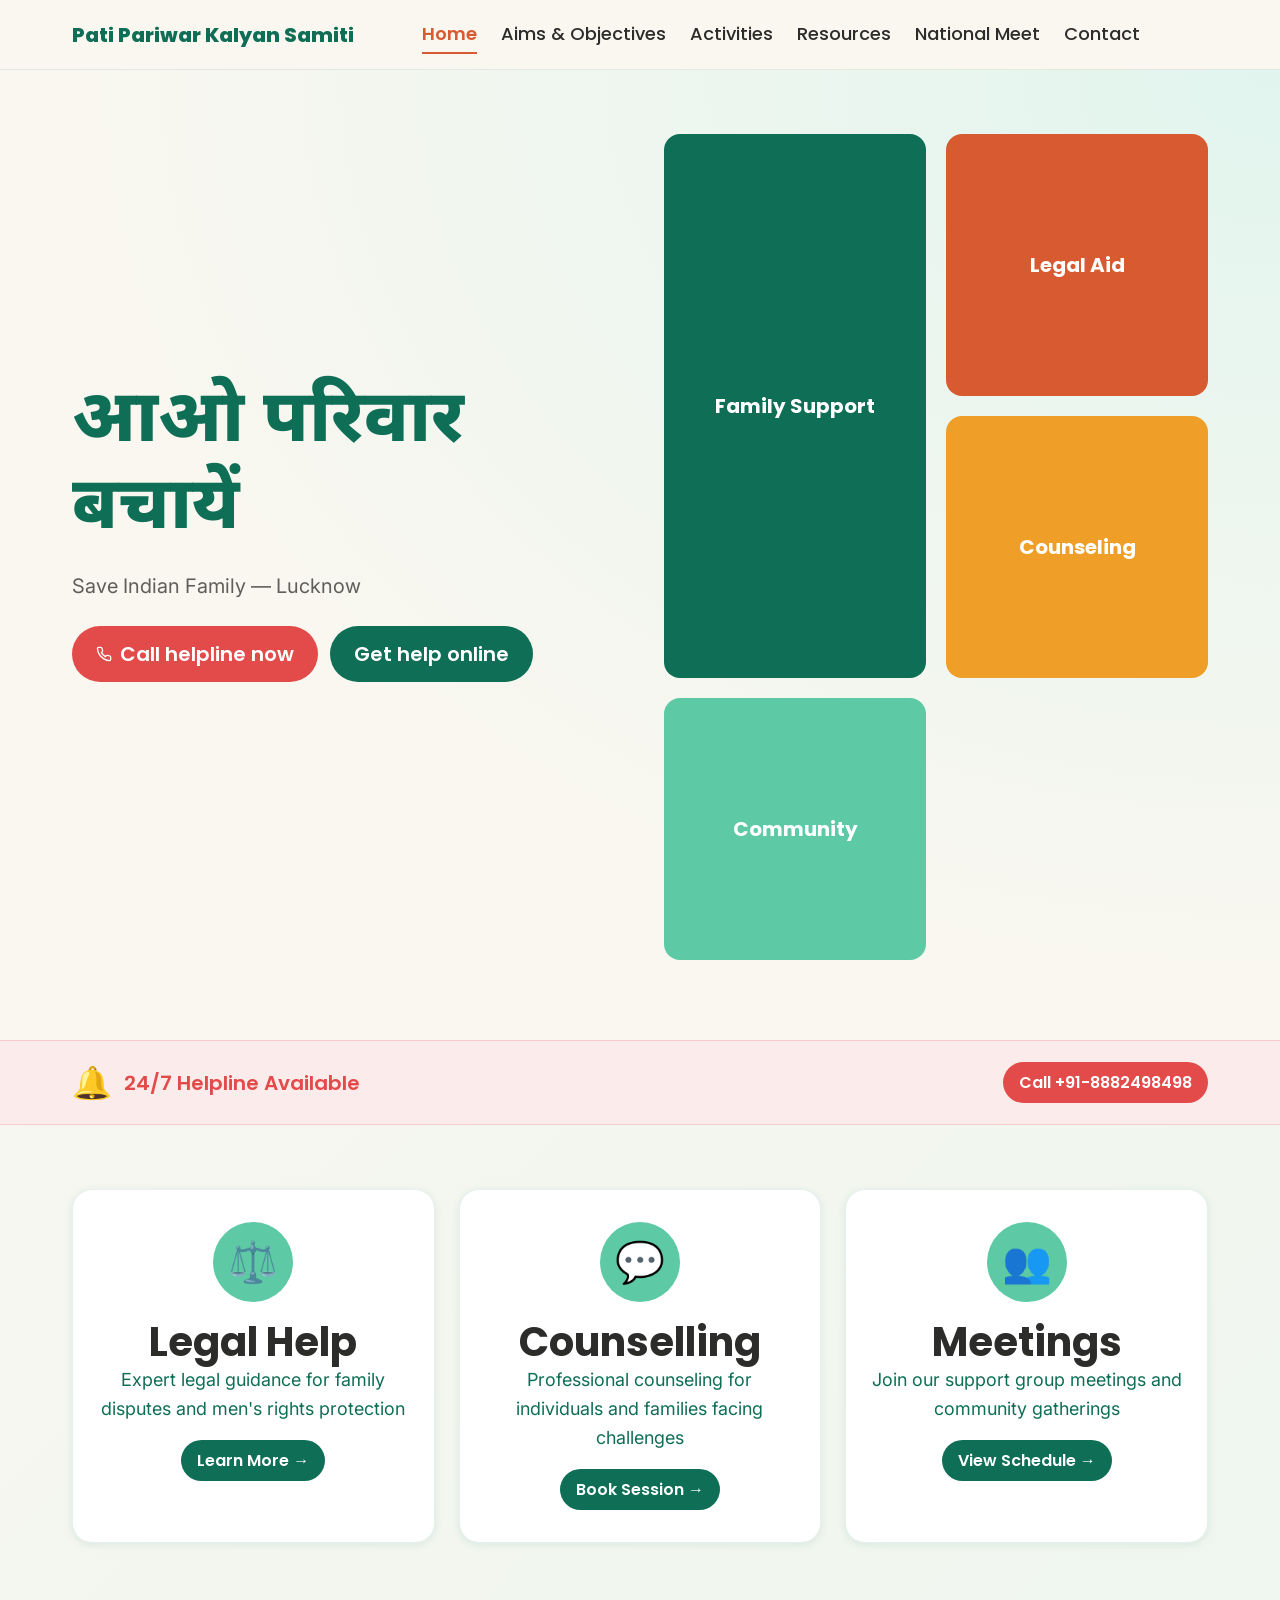
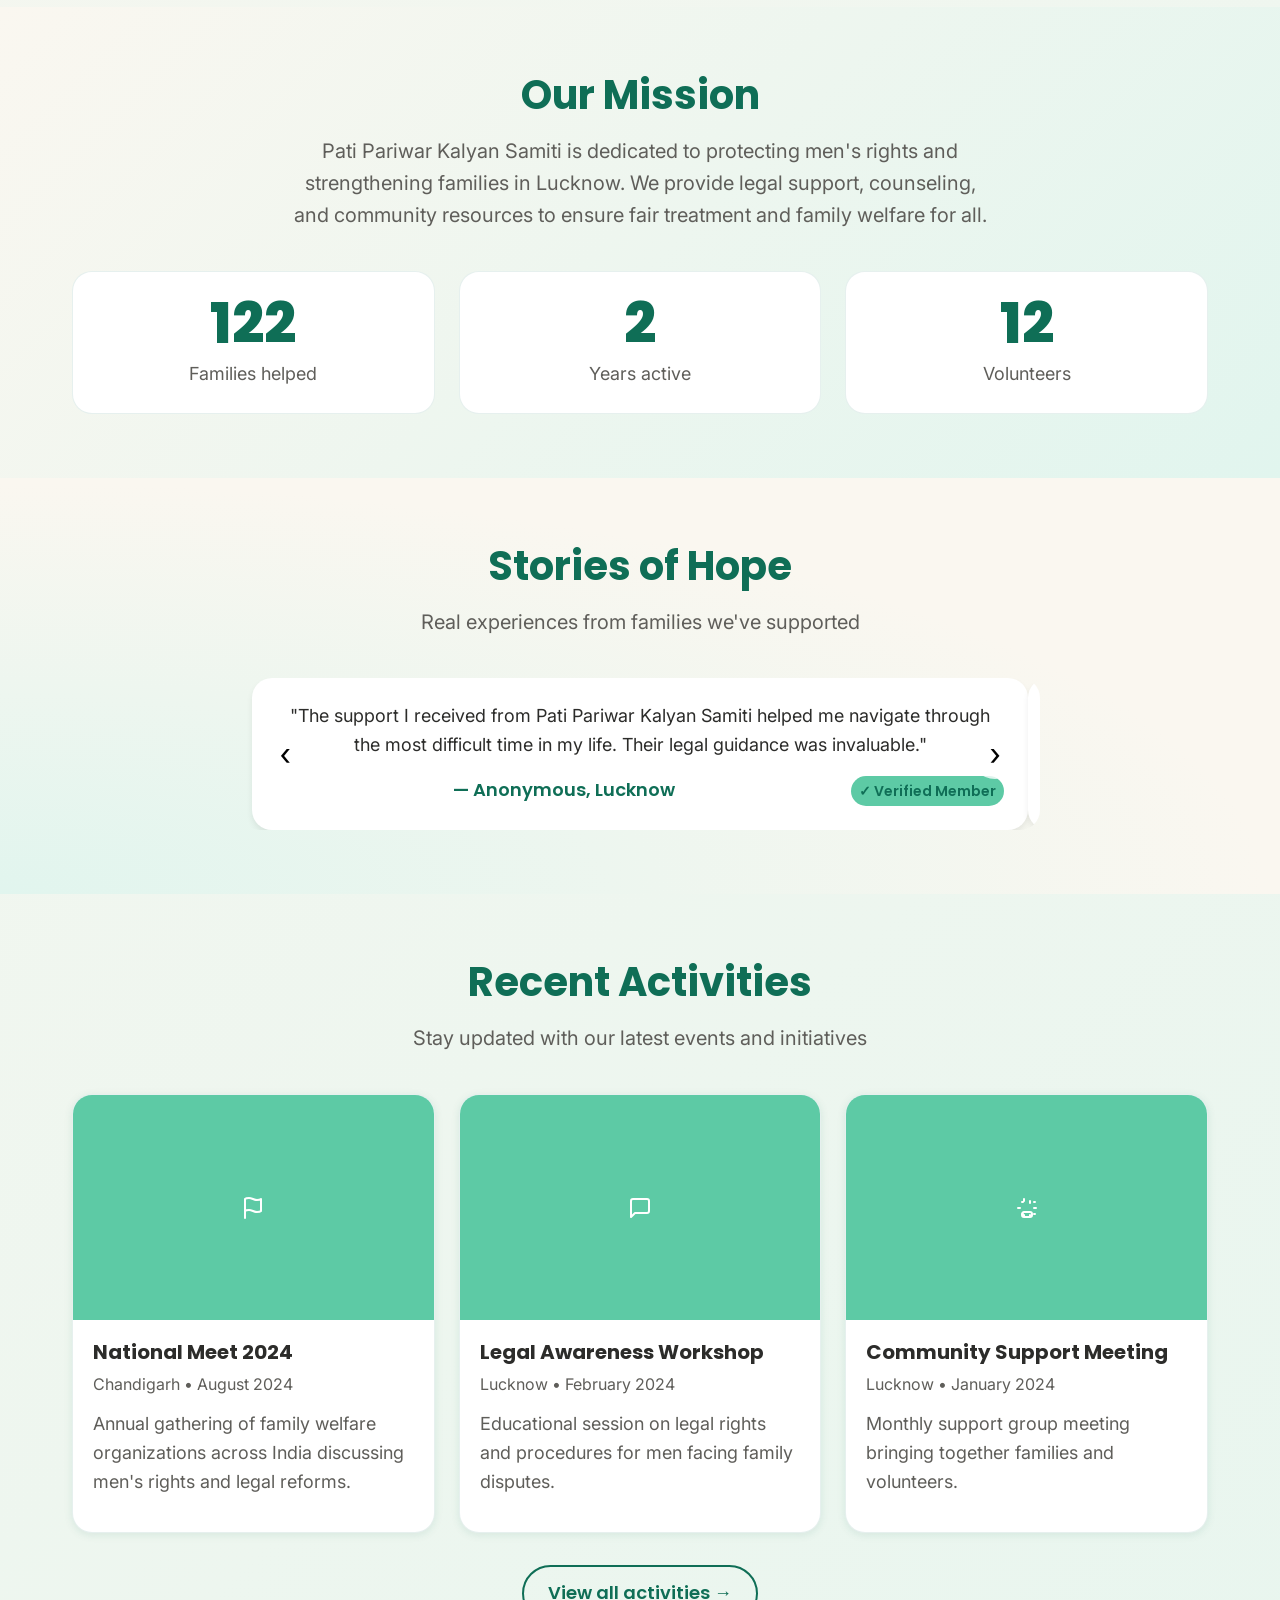
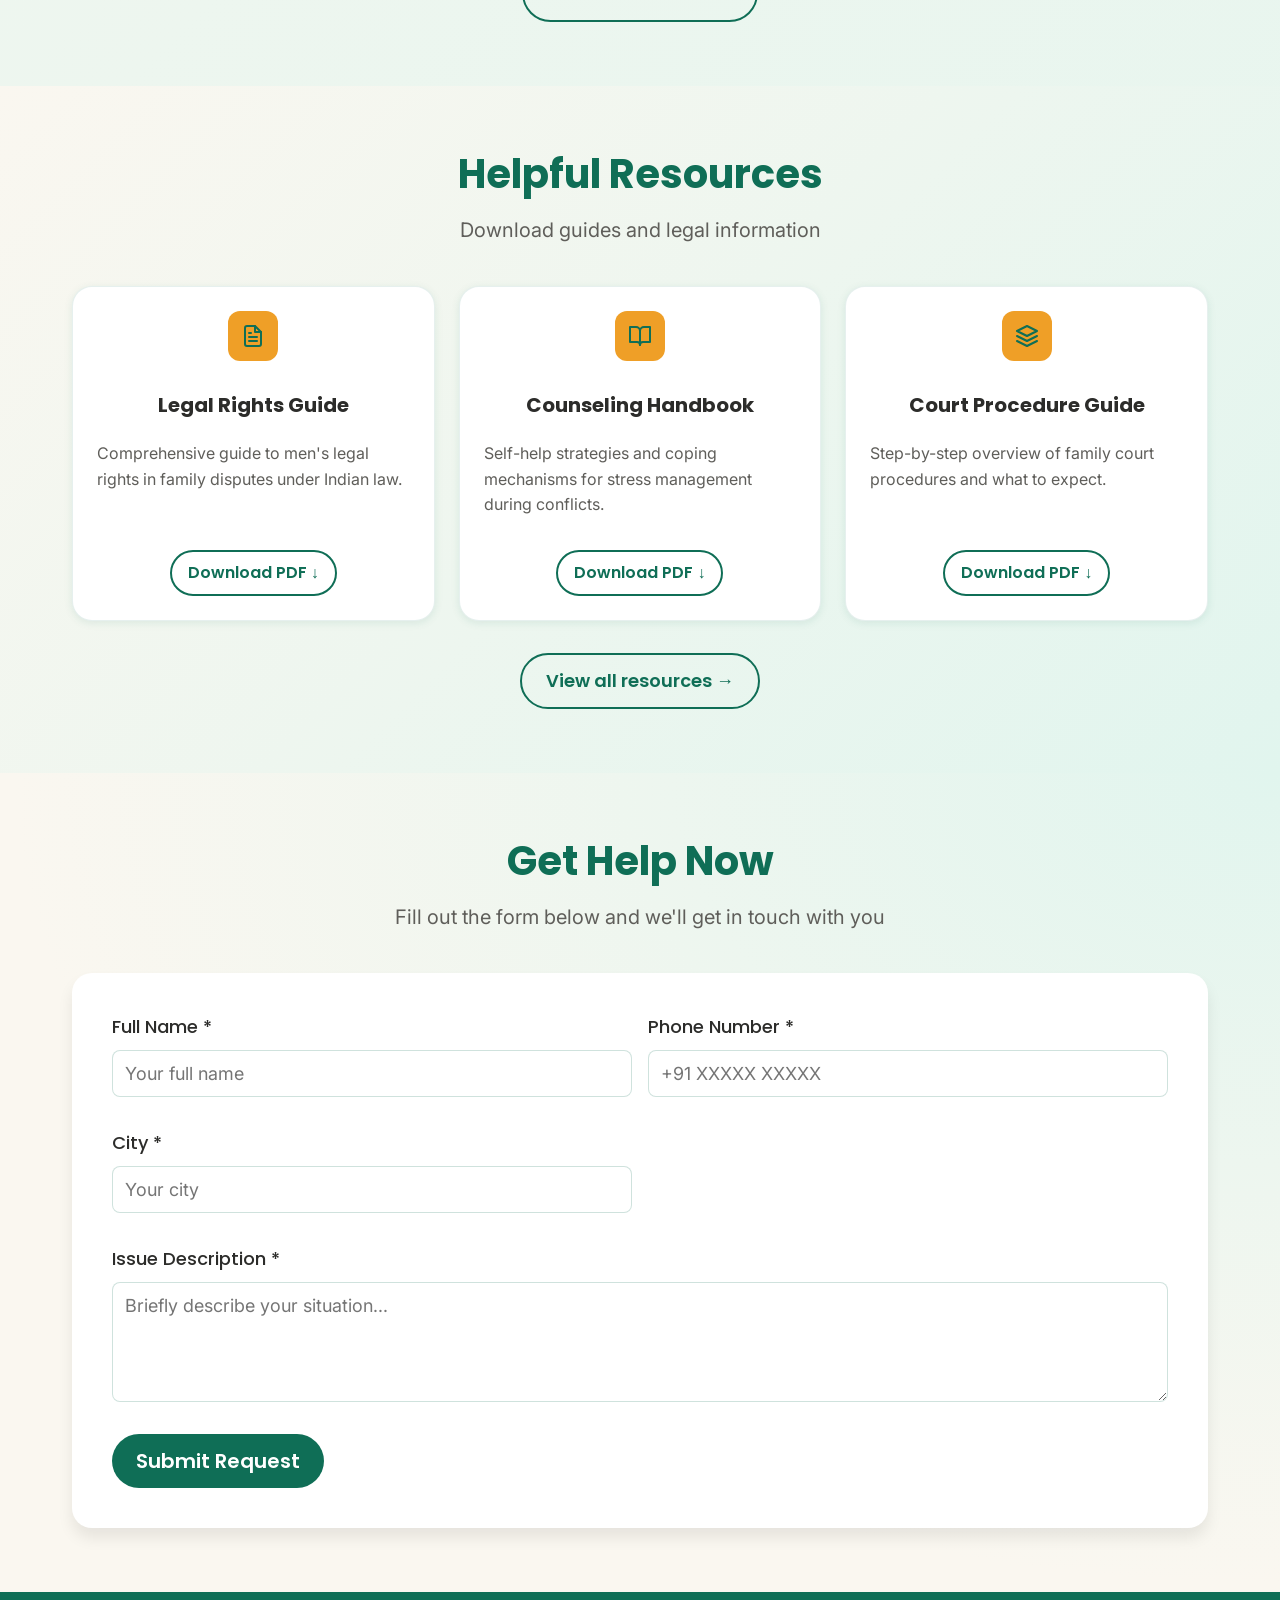
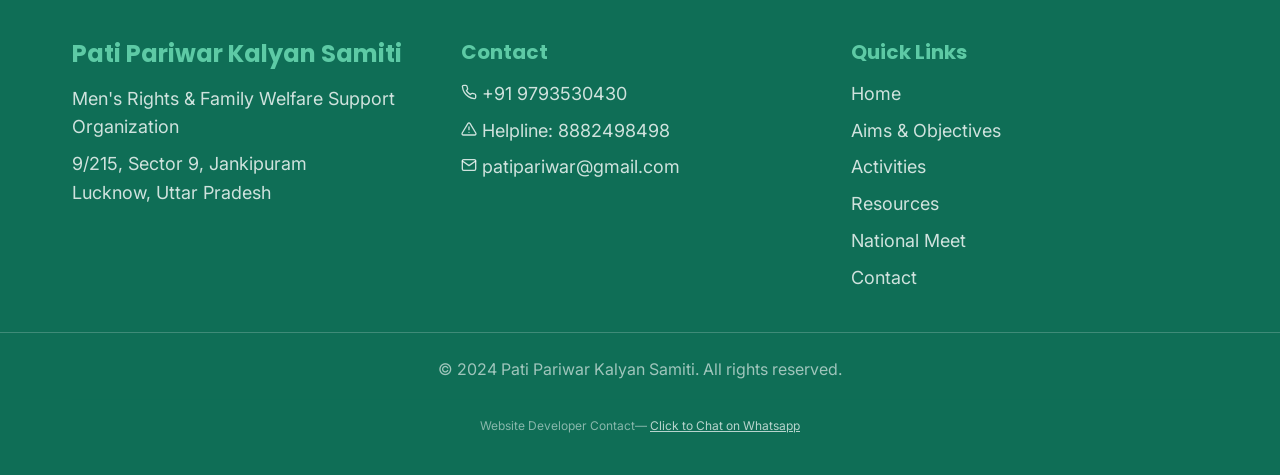
==== commit 94acf539: "Remove helpline button from header and adjust testimonial slider styles for improved layout and resp" ====
--- a/pati-pariwar-kalyan-samiti/index.html
+++ b/pati-pariwar-kalyan-samiti/index.html
@@ -45,10 +45,6 @@
     .stat-card{text-align:center;padding:var(--space-6);background:white;border-radius:var(--radius-xl);border:1px solid rgba(15,110,86,0.1)}
     .stat-number{font-family:var(--font-heading);font-size:var(--text-4xl);font-weight:var(--weight-extrabold);color:var(--color-primary);line-height:1;margin-bottom:var(--space-2)}
     .stat-label{color:var(--color-text-secondary);font-size:var(--text-base)}
-    .testimonials-grid{display:grid;grid-template-columns:1fr;gap:var(--space-6)}
-    @media(min-width:768px){.testimonials-grid{grid-template-columns:repeat(3,1fr)}}
-    .testimonial-quote{font-size:var(--text-lg);font-style:italic;color:var(--color-text-secondary);line-height:var(--leading-relaxed)}
-    .testimonial-author{margin-top:var(--space-4);font-family:var(--font-heading);font-weight:var(--weight-semibold);color:var(--color-primary)}
     .activities-grid{display:grid;grid-template-columns:1fr;gap:var(--space-6)}
     @media(min-width:768px){.activities-grid{grid-template-columns:repeat(3,1fr)}}
     .activity-card{padding:0;overflow:hidden}
@@ -73,7 +69,7 @@
     .form-input:focus,.form-textarea:focus{outline:none;border-color:var(--color-primary)}
     .form-input.error,.form-textarea.error{border-color:var(--color-urgent)}
     .form-error{font-size:var(--text-sm);color:var(--color-urgent);margin-top:var(--space-1);display:none}
-    .form-input.error+.form-error,.form-textarea.error+.form-error{display:block}
+    .form-input.error+.form-textarea.error{display:block}
     .form-textarea{min-height:120px;resize:vertical}
     .form-submit{margin-top:var(--space-4);width:100%;justify-content:center}
     @media(min-width:768px){.form-submit{width:auto;align-self:start}}
@@ -94,21 +90,22 @@
       margin: 0 auto;
       overflow: hidden; /* Hide overflow */
       border-radius: var(--radius-xl); /* Match card radius */
+      padding: 0 var(--space-3); /* Add horizontal padding for card spacing */
     }
 
     .testimonials-slider {
       display: flex;
-      width: 300%; /* Ensure it's wide enough for all slides (slideCount * 100%) */
+      width: 100%; /* Reset to 100% width */
       transition: transform 0.5s ease-in-out; /* Smooth transition for sliding */
     }
 
     .testimonial-card {
-      min-width: calc(800px / 3); /* Calculate width based on container and number of slides */
+      flex: 0 0 100%; /* Each card takes up exactly 100% of the slider container's width */
       padding: var(--space-6);
       background: white;
       border-radius: var(--radius-xl);
       box-shadow: var(--shadow-md);
-      margin: 0 var(--space-3); /* Add some side margin */
+      /* Removed margin: 0 var(--space-3); */
     }
 
     .testimonial-author {
@@ -148,25 +145,25 @@
       display: flex;
       align-items: center;
       justify-content: center;
-      z-index: 10;
+      z-index: 1000; /* Increased z-index to ensure it's on top of the section background */
       transition: background var(--transition-normal);
     }
     .slider-arrow:hover {
       background: white;
     }
     .slider-prev {
-      left: -30px; /* Position slightly outside the container */
+      left: 20px; /* Moved further inward */
     }
     .slider-next {
-      right: -30px; /* Position slightly outside the container */
+      right: 20px; /* Moved further inward */
     }
 
     @media(min-width: 768px) {
       .slider-prev {
-        left: -60px;
+        left: 20px; /* Consistent positioning on desktop */
       }
       .slider-next {
-        right: -60px;
+        right: 20px; /* Consistent positioning on desktop */
       }
     }
   </style>
@@ -519,4 +516,4 @@
     });
   </script>
 </body>
-</html>
+</html>
